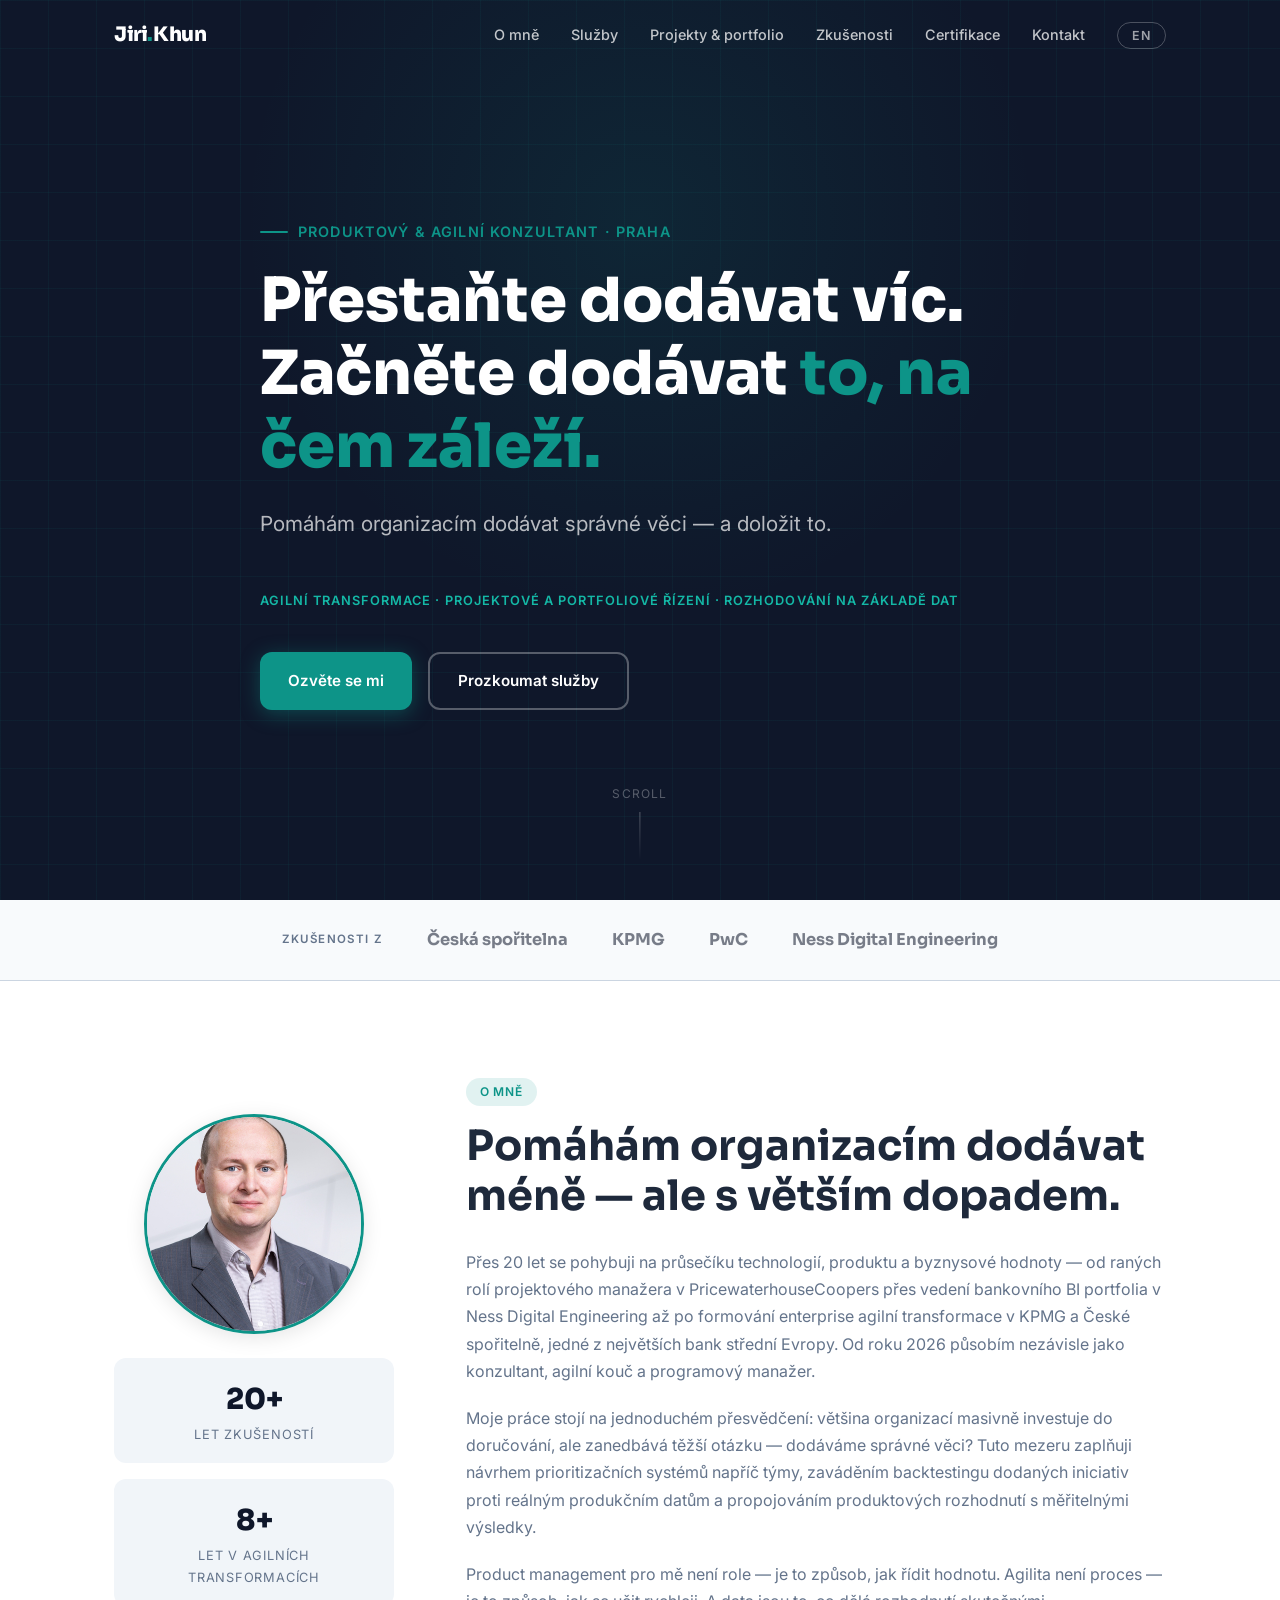
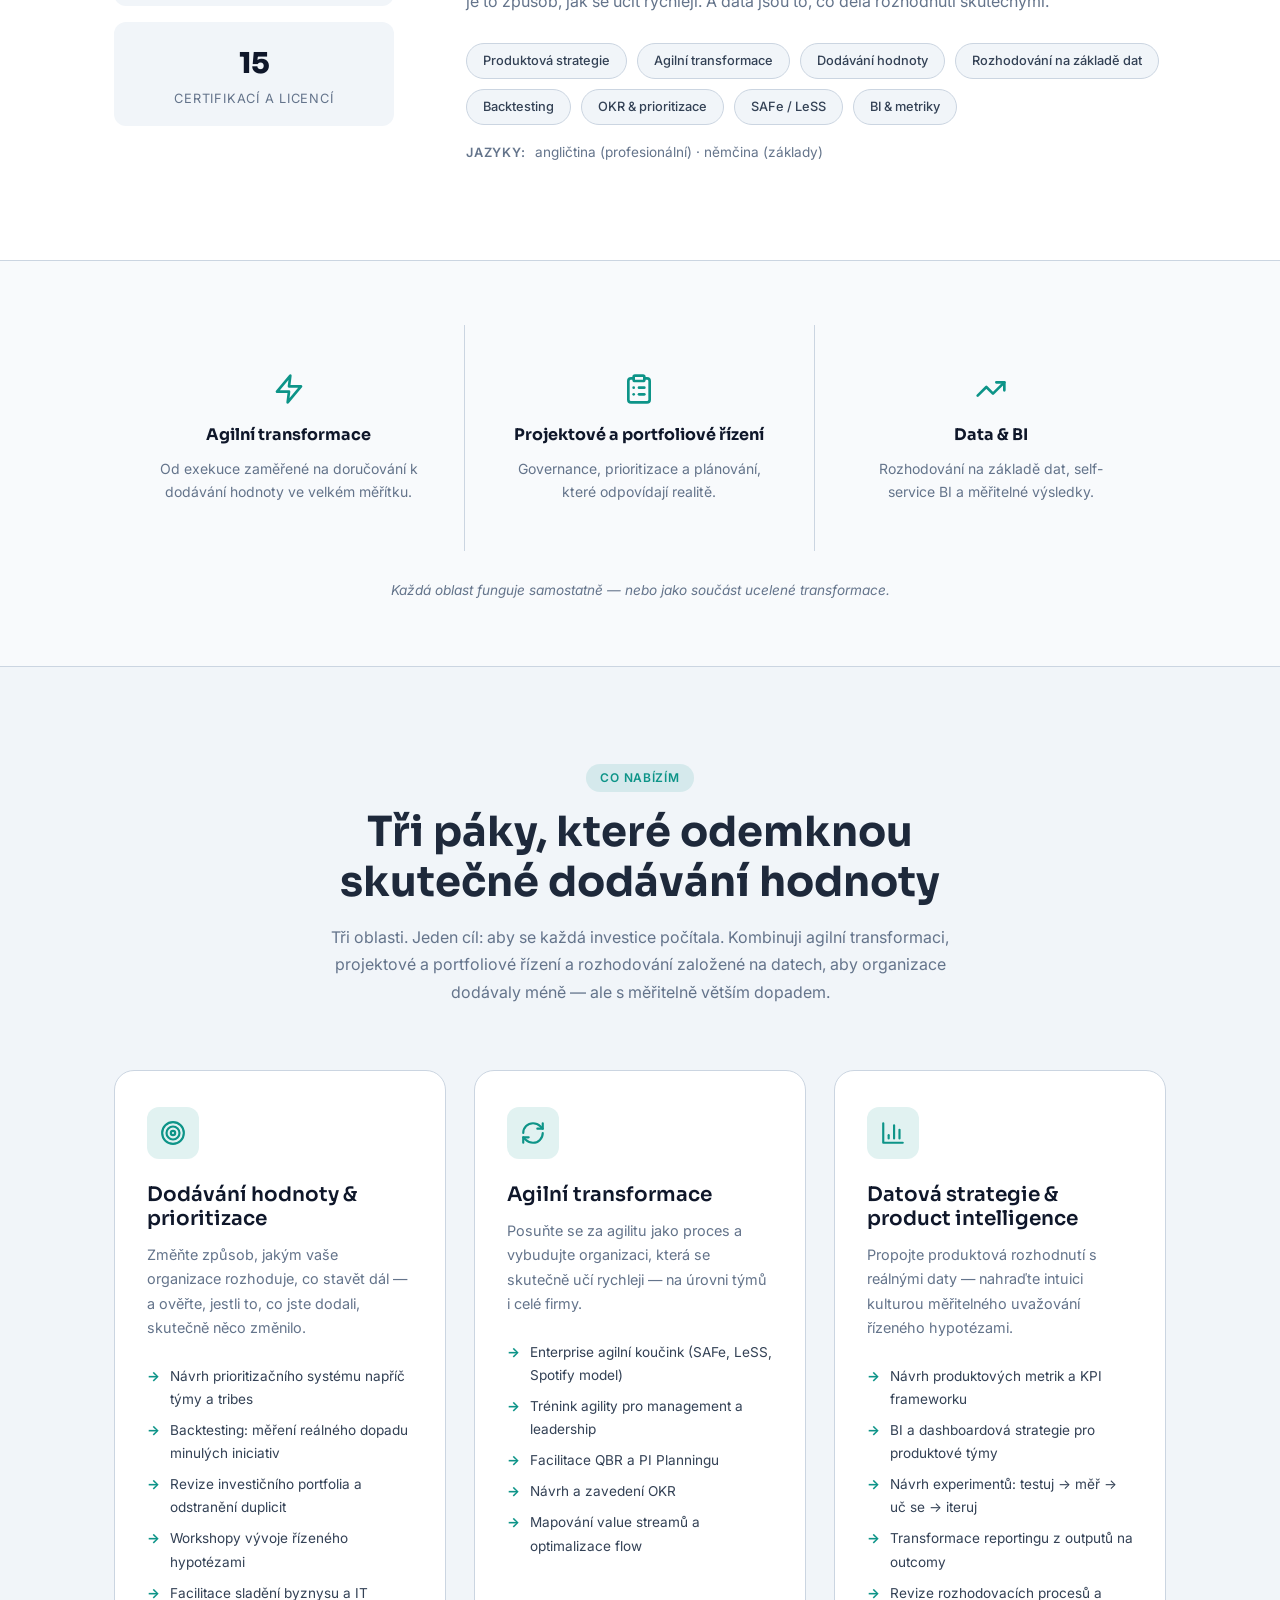
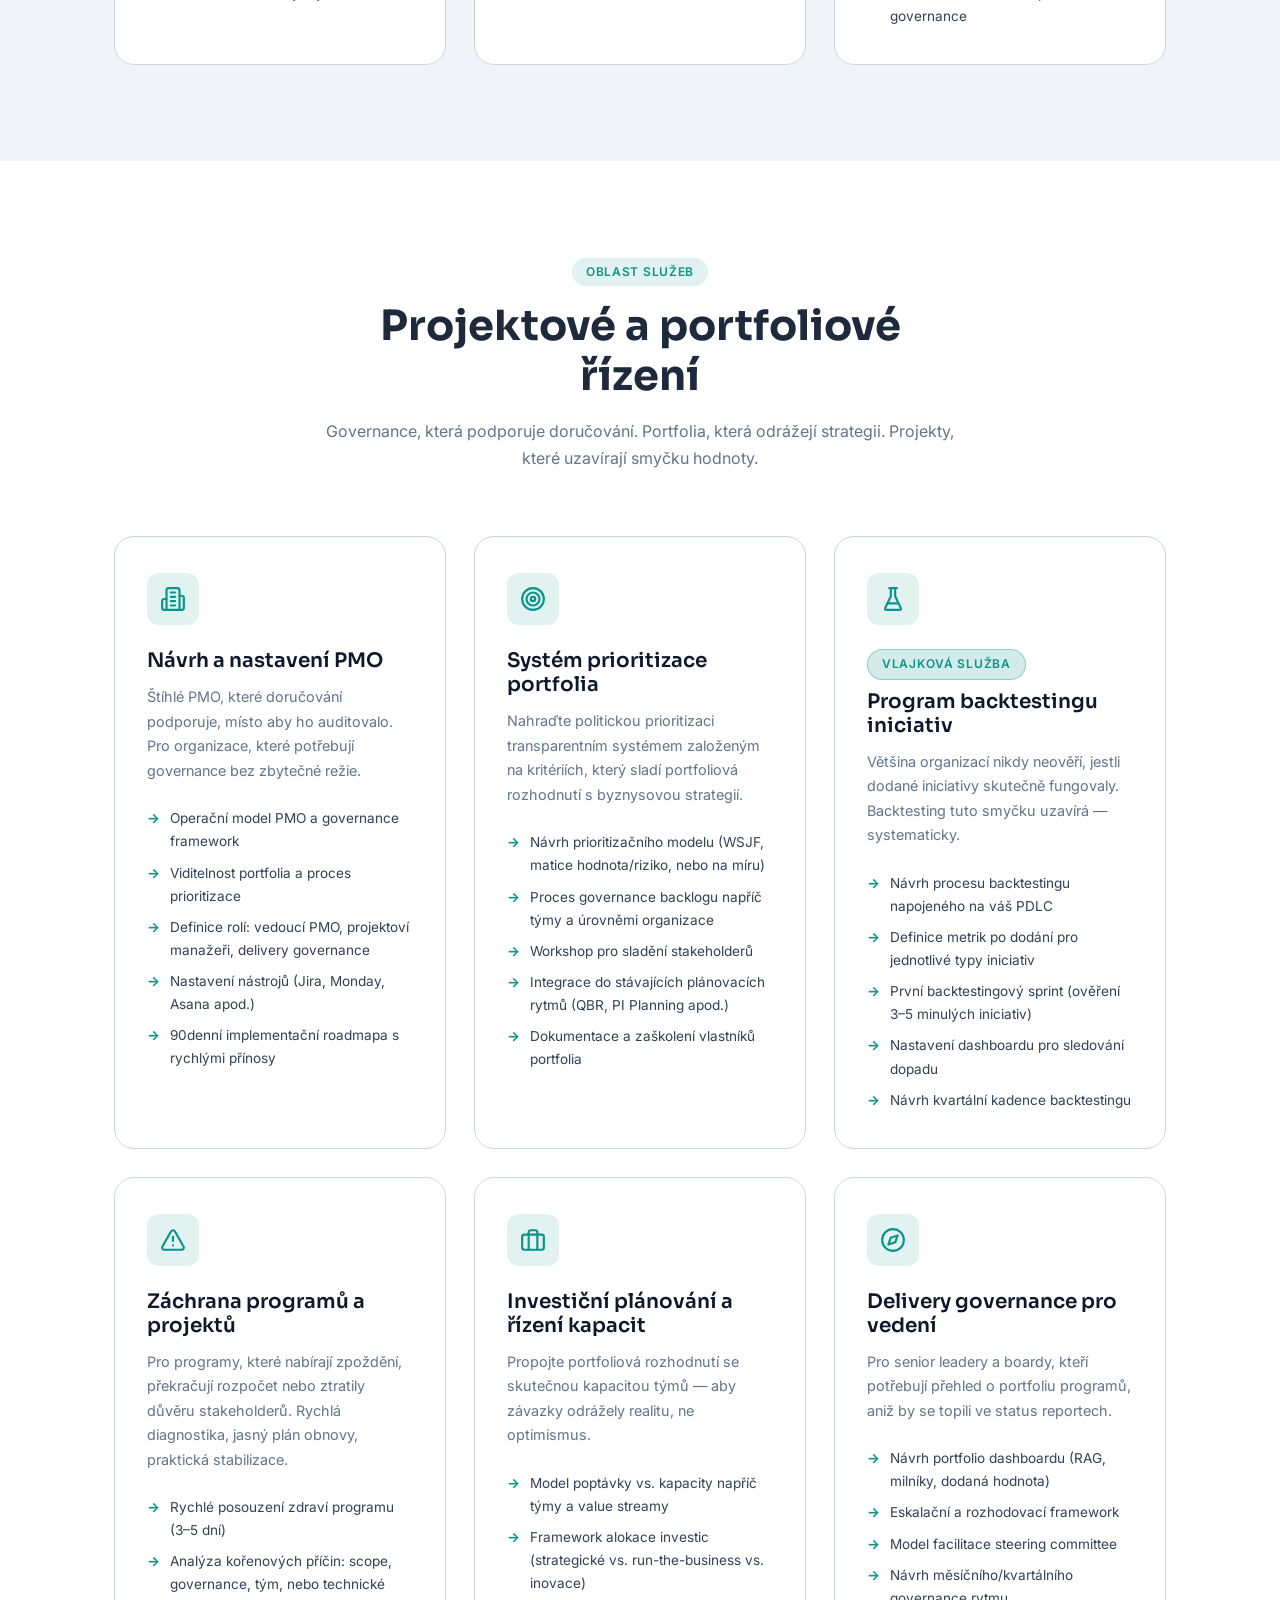
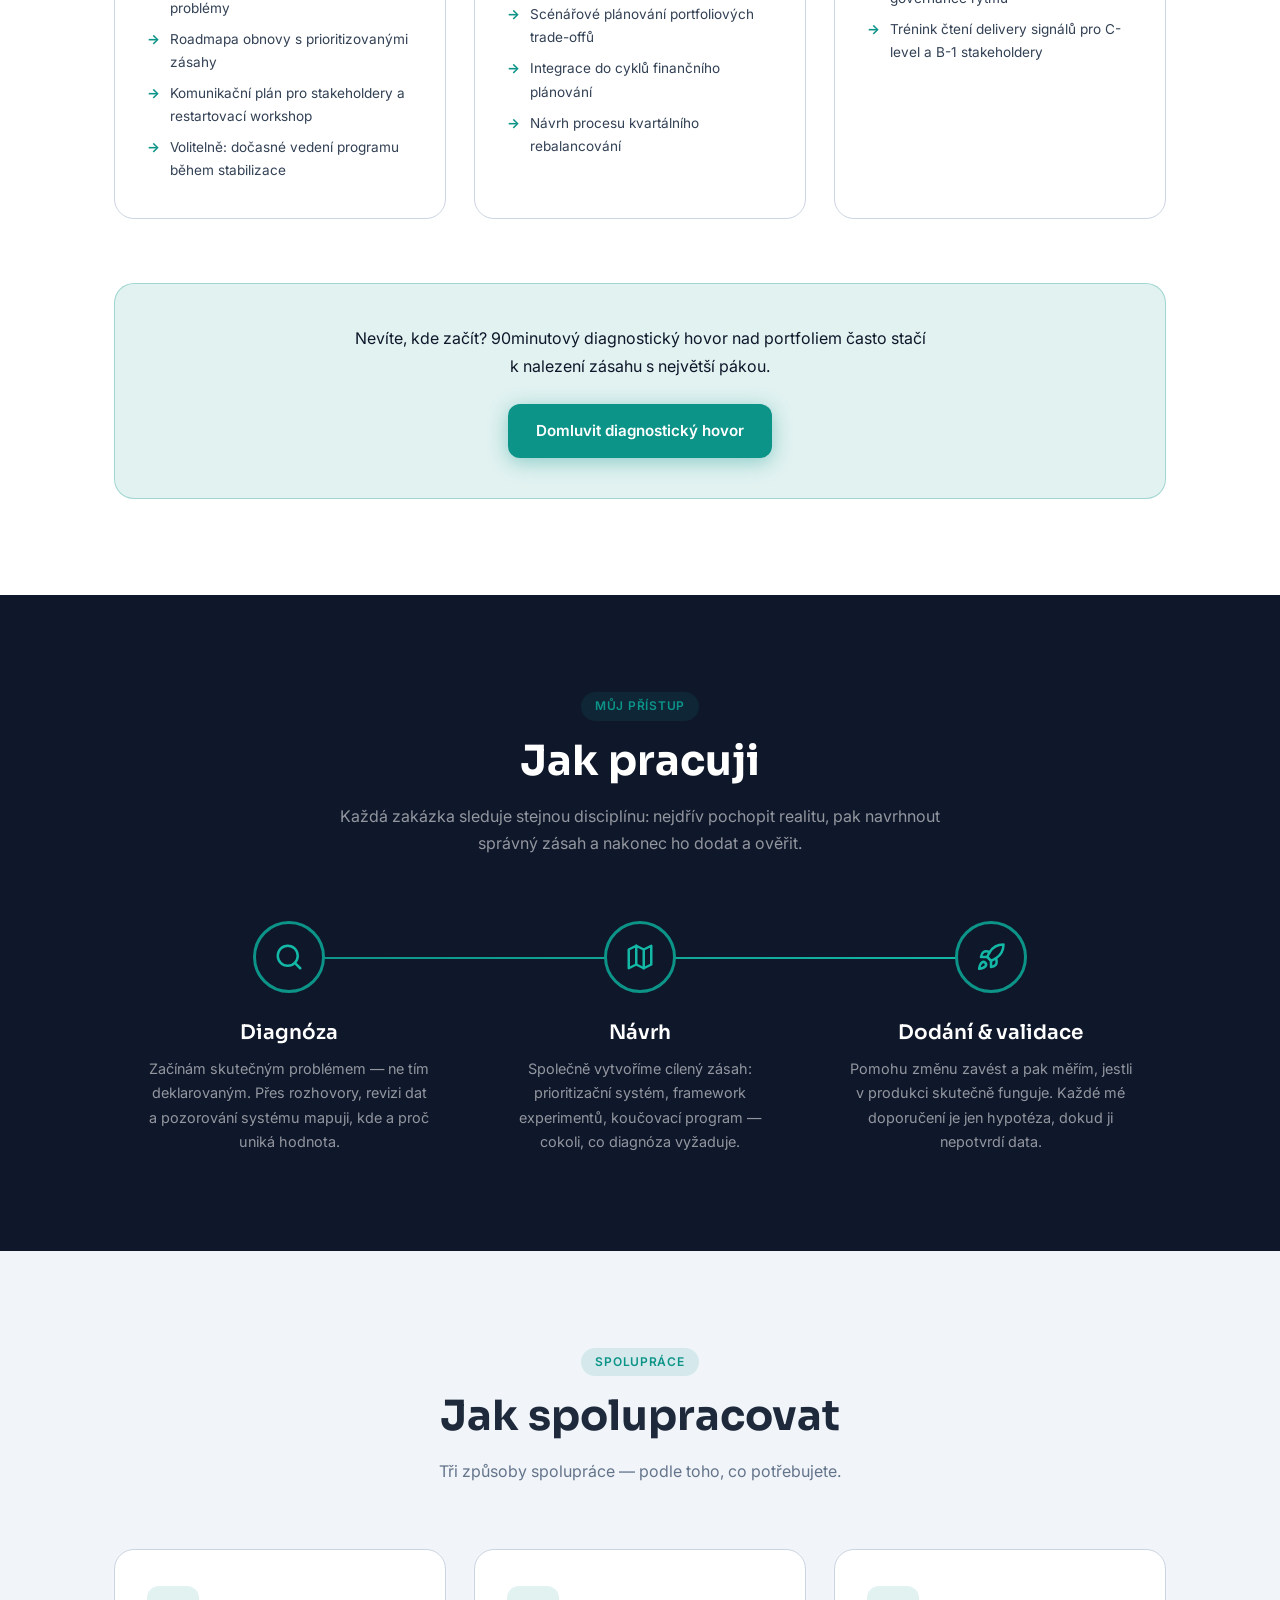
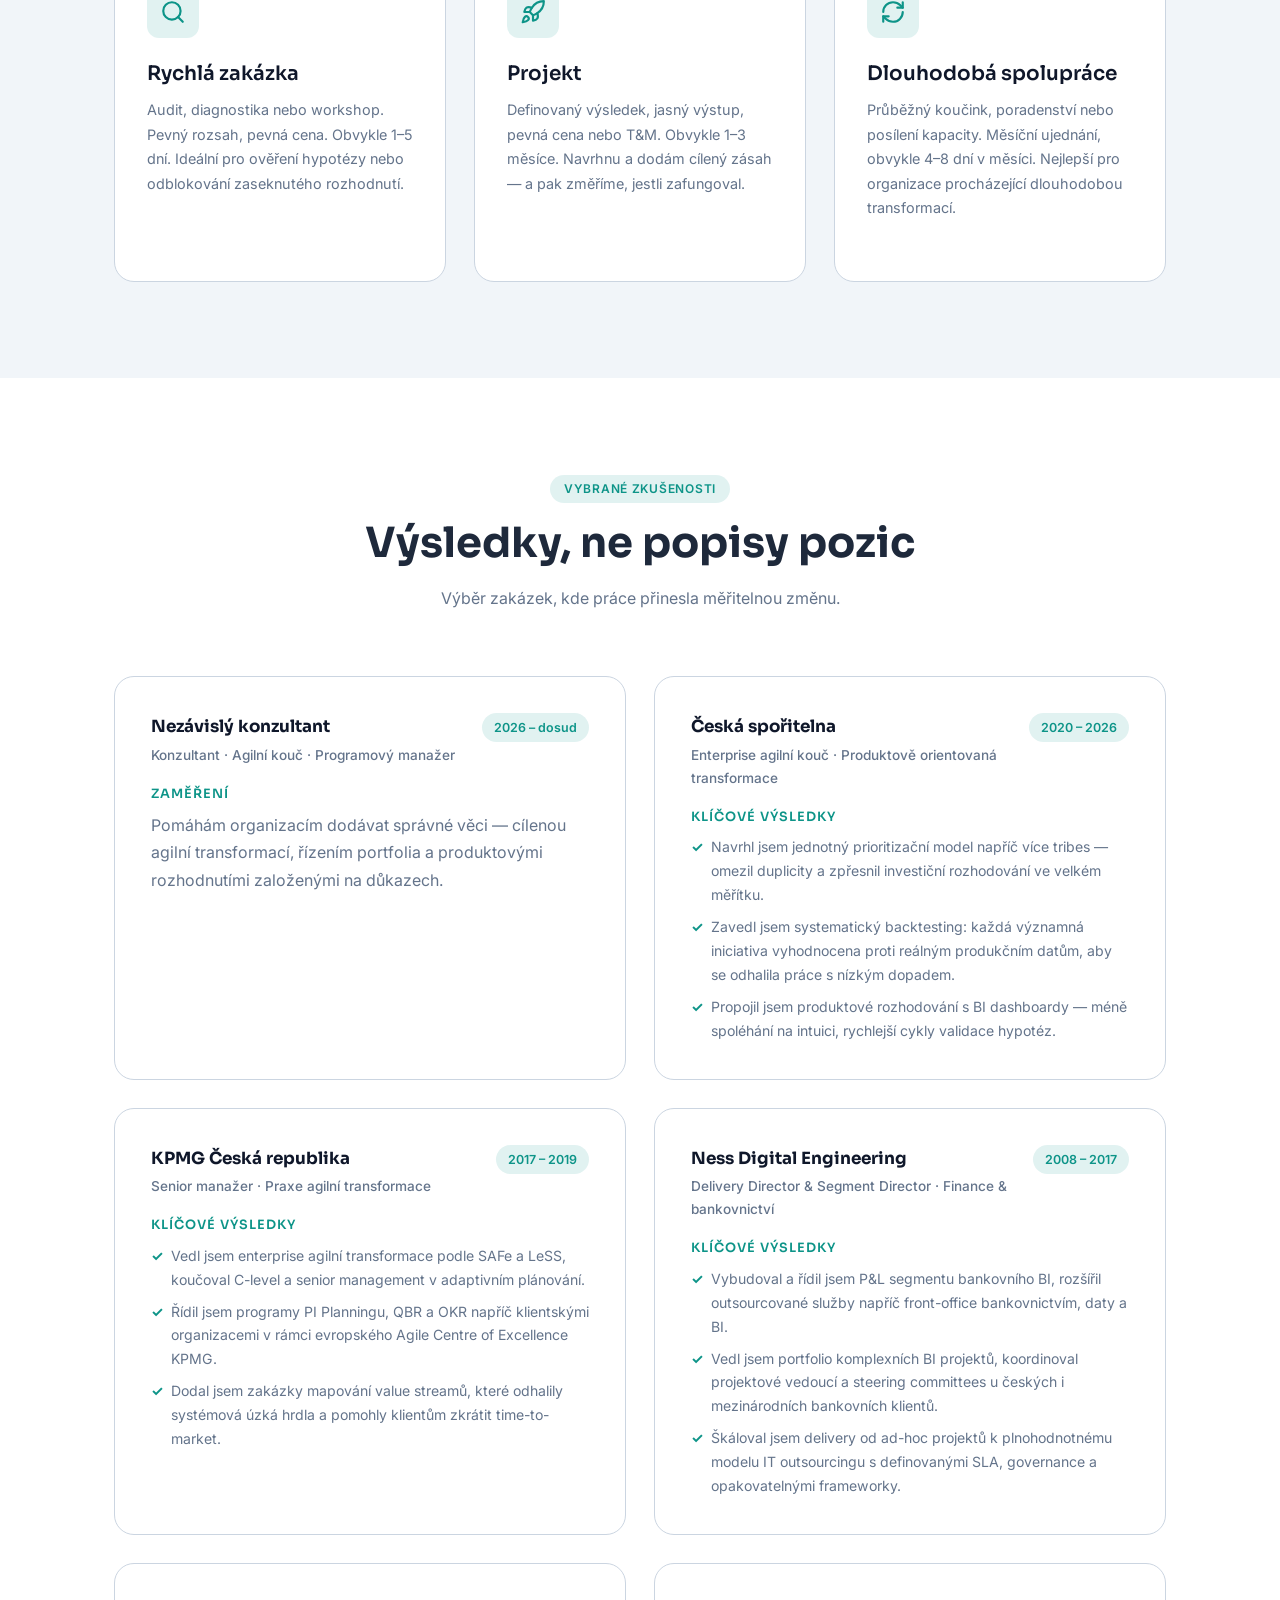
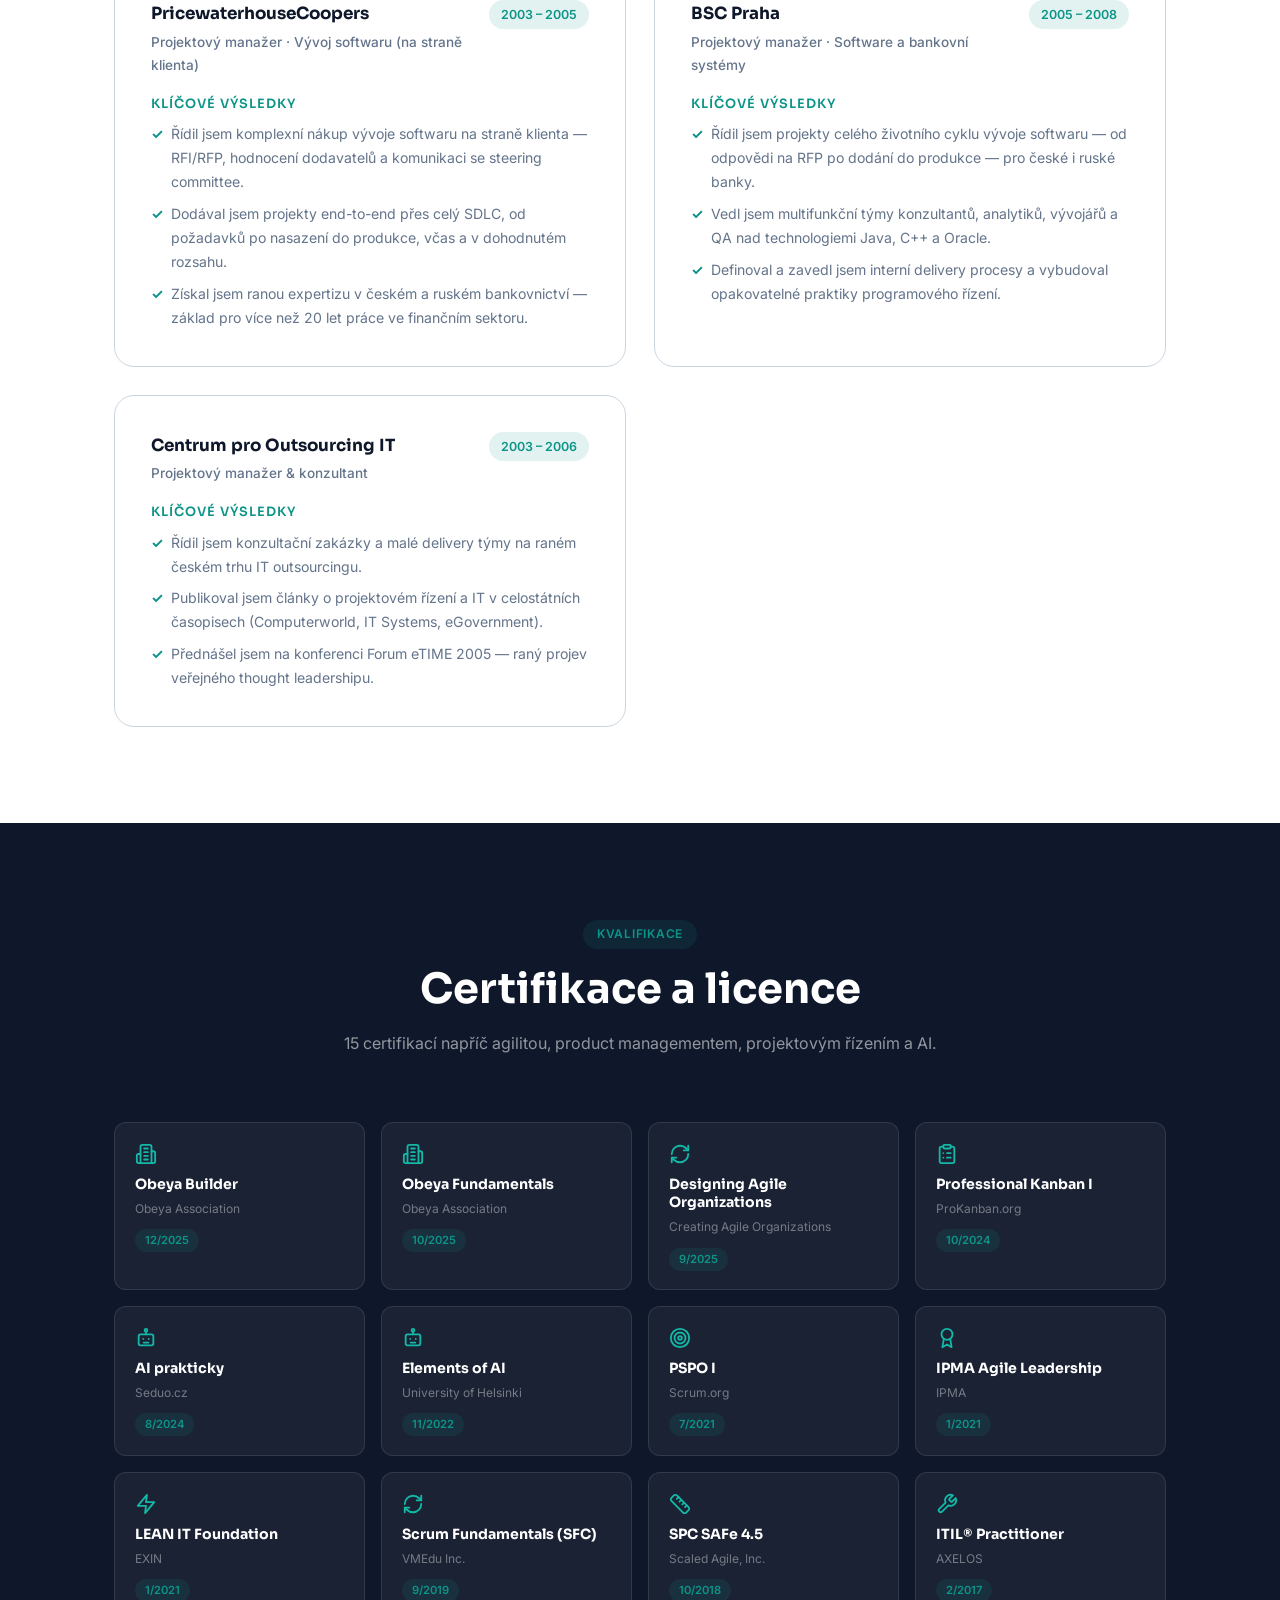
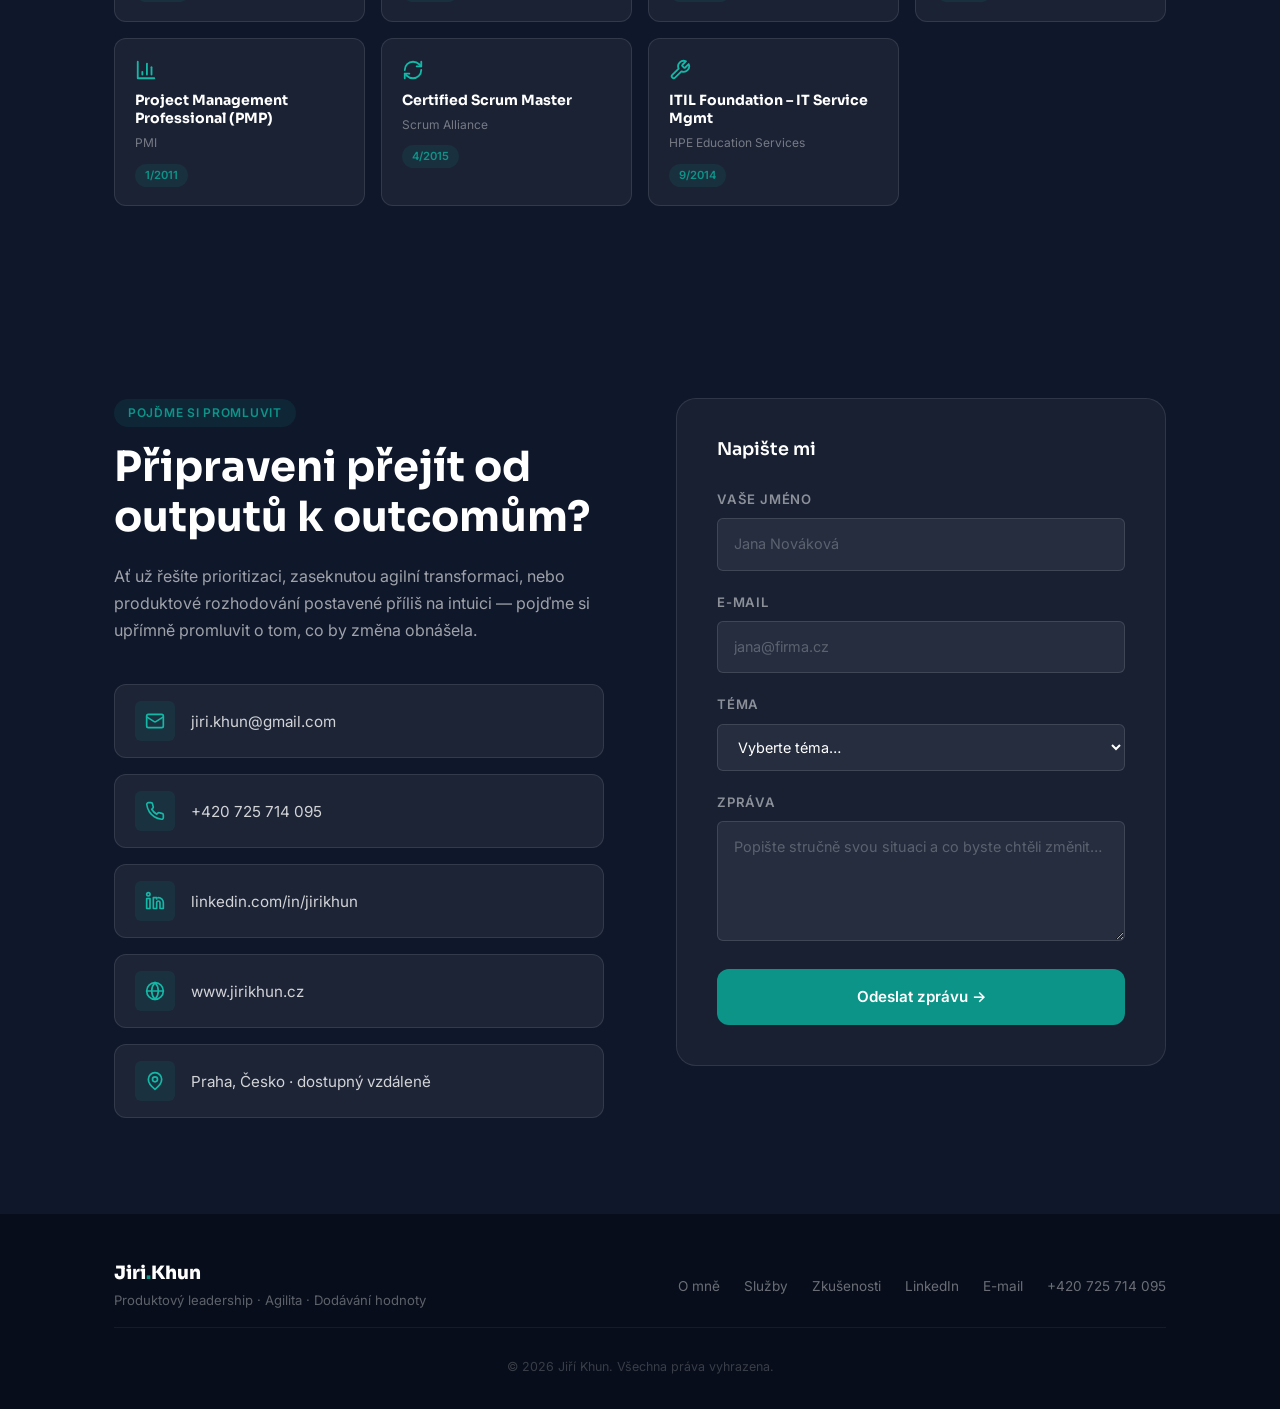
==== cs/index.html @ 1db0f0cd "Redesign webu: SVG ikony, fotka, česká verze, SEO a sdílené CSS/JS - CSS a JS vytaženy do sdílených " ====
<!DOCTYPE html>
<html lang="cs">
<head>
  <!-- Google tag (gtag.js) -->
  <script async src="https://www.googletagmanager.com/gtag/js?id=G-FPWML7XEZR"></script>
  <script>
    window.dataLayer = window.dataLayer || [];
    function gtag(){dataLayer.push(arguments);}
    gtag('js', new Date());
    gtag('config', 'G-FPWML7XEZR');
  </script>

  <meta charset="UTF-8" />
  <meta name="viewport" content="width=device-width, initial-scale=1.0" />
  <title>Jiří Khun | Agilní transformace · Projektové a portfoliové řízení · Data &amp; BI</title>
  <meta name="description" content="Nezávislý konzultant se specializací na agilní transformaci, projektové a portfoliové řízení a rozhodování založené na datech. Působí v Praze, k dispozici v regionu CEE i vzdáleně." />

  <link rel="icon" type="image/svg+xml" href="../favicon.svg" />
  <link rel="canonical" href="https://www.jirikhun.cz/cs/" />
  <link rel="alternate" hreflang="en" href="https://www.jirikhun.cz/" />
  <link rel="alternate" hreflang="cs" href="https://www.jirikhun.cz/cs/" />
  <link rel="alternate" hreflang="x-default" href="https://www.jirikhun.cz/" />

  <!-- Open Graph / sdílení na sociálních sítích -->
  <meta property="og:type" content="website" />
  <meta property="og:title" content="Jiří Khun | Agilní transformace · Projektové a portfoliové řízení · Data &amp; BI" />
  <meta property="og:description" content="Nezávislý konzultant se specializací na agilní transformaci, projektové a portfoliové řízení a rozhodování založené na datech. Působí v Praze." />
  <meta property="og:url" content="https://www.jirikhun.cz/cs/" />
  <meta property="og:image" content="https://www.jirikhun.cz/photo.jpg" />
  <meta property="og:locale" content="cs_CZ" />
  <meta property="og:locale:alternate" content="en_US" />
  <meta name="twitter:card" content="summary" />
  <meta name="twitter:title" content="Jiří Khun | Agilní transformace · Projektové a portfoliové řízení · Data &amp; BI" />
  <meta name="twitter:description" content="Nezávislý konzultant se specializací na agilní transformaci, projektové a portfoliové řízení a rozhodování založené na datech. Působí v Praze." />
  <meta name="twitter:image" content="https://www.jirikhun.cz/photo.jpg" />

  <!-- Google Fonts -->
  <link rel="preconnect" href="https://fonts.googleapis.com" />
  <link rel="preconnect" href="https://fonts.gstatic.com" crossorigin />
  <link href="https://fonts.googleapis.com/css2?family=Sora:wght@400;600;700;800&family=Inter:wght@400;500;600&display=swap" rel="stylesheet" />

  <link rel="stylesheet" href="../styles.css" />
  <noscript><style>.reveal { opacity: 1; transform: none; }</style></noscript>

  <script type="application/ld+json">
  {
    "@context": "https://schema.org",
    "@type": "Person",
    "name": "Jiří Khun",
    "jobTitle": "Produktový a agilní konzultant",
    "description": "Nezávislý konzultant se specializací na agilní transformaci, projektové a portfoliové řízení a rozhodování založené na datech.",
    "url": "https://www.jirikhun.cz",
    "image": "https://www.jirikhun.cz/photo.jpg",
    "email": "mailto:jiri.khun@gmail.com",
    "telephone": "+420725714095",
    "address": {
      "@type": "PostalAddress",
      "addressLocality": "Praha",
      "addressCountry": "CZ"
    },
    "sameAs": ["https://www.linkedin.com/in/jirikhun"],
    "knowsAbout": ["Agilní transformace", "Projektové a portfoliové řízení", "Product management", "Business intelligence", "OKR", "SAFe", "LeSS"]
  }
  </script>
</head>
<body>

  <!-- ═══════════════════════════════════════════════════════════
       SVG ICON SPRITE (Lucide-style, stroke: currentColor)
  ═══════════════════════════════════════════════════════════ -->
  <svg xmlns="http://www.w3.org/2000/svg" style="display:none" aria-hidden="true">
    <symbol id="i-target" viewBox="0 0 24 24"><circle cx="12" cy="12" r="10"/><circle cx="12" cy="12" r="6"/><circle cx="12" cy="12" r="2"/></symbol>
    <symbol id="i-refresh" viewBox="0 0 24 24"><path d="M3 12a9 9 0 0 1 9-9 9.75 9.75 0 0 1 6.74 2.74L21 8"/><path d="M21 3v5h-5"/><path d="M21 12a9 9 0 0 1-9 9 9.75 9.75 0 0 1-6.74-2.74L3 16"/><path d="M3 21v-5h5"/></symbol>
    <symbol id="i-chart" viewBox="0 0 24 24"><path d="M3 3v18h18"/><path d="M18 17V9"/><path d="M13 17V5"/><path d="M8 17v-3"/></symbol>
    <symbol id="i-building" viewBox="0 0 24 24"><path d="M6 22V4a2 2 0 0 1 2-2h8a2 2 0 0 1 2 2v18Z"/><path d="M6 12H4a2 2 0 0 0-2 2v6a2 2 0 0 0 2 2h2"/><path d="M18 9h2a2 2 0 0 1 2 2v9a2 2 0 0 1-2 2h-2"/><path d="M10 6h4"/><path d="M10 10h4"/><path d="M10 14h4"/><path d="M10 18h4"/></symbol>
    <symbol id="i-flask" viewBox="0 0 24 24"><path d="M10 2v7.5L4.7 20.6a1 1 0 0 0 .9 1.4h12.8a1 1 0 0 0 .9-1.4L14 9.5V2"/><path d="M8.5 2h7"/><path d="M7 16h10"/></symbol>
    <symbol id="i-alert" viewBox="0 0 24 24"><path d="m21.73 18-8-14a2 2 0 0 0-3.48 0l-8 14A2 2 0 0 0 4 21h16a2 2 0 0 0 1.73-3Z"/><path d="M12 9v4"/><path d="M12 17h.01"/></symbol>
    <symbol id="i-briefcase" viewBox="0 0 24 24"><rect x="2" y="7" width="20" height="14" rx="2"/><path d="M16 21V5a2 2 0 0 0-2-2h-4a2 2 0 0 0-2 2v16"/></symbol>
    <symbol id="i-compass" viewBox="0 0 24 24"><circle cx="12" cy="12" r="10"/><polygon points="16.24 7.76 14.12 14.12 7.76 16.24 9.88 9.88 16.24 7.76"/></symbol>
    <symbol id="i-search" viewBox="0 0 24 24"><circle cx="11" cy="11" r="8"/><path d="m21 21-4.35-4.35"/></symbol>
    <symbol id="i-rocket" viewBox="0 0 24 24"><path d="M4.5 16.5c-1.5 1.26-2 5-2 5s3.74-.5 5-2c.71-.84.7-2.13-.09-2.91a2.18 2.18 0 0 0-2.91-.09z"/><path d="m12 15-3-3a22 22 0 0 1 2-3.95A12.88 12.88 0 0 1 22 2c0 2.72-.78 7.5-6 11a22.35 22.35 0 0 1-4 2z"/><path d="M9 12H4s.55-3.03 2-4c1.62-1.08 5 0 5 0"/><path d="M12 15v5s3.03-.55 4-2c1.08-1.62 0-5 0-5"/></symbol>
    <symbol id="i-zap" viewBox="0 0 24 24"><polygon points="13 2 3 14 12 14 11 22 21 10 12 10 13 2"/></symbol>
    <symbol id="i-clipboard" viewBox="0 0 24 24"><rect x="8" y="2" width="8" height="4" rx="1"/><path d="M16 4h2a2 2 0 0 1 2 2v14a2 2 0 0 1-2 2H6a2 2 0 0 1-2-2V6a2 2 0 0 1 2-2h2"/><path d="M12 11h4"/><path d="M12 16h4"/><path d="M8 11h.01"/><path d="M8 16h.01"/></symbol>
    <symbol id="i-trending" viewBox="0 0 24 24"><polyline points="22 7 13.5 15.5 8.5 10.5 2 17"/><polyline points="16 7 22 7 22 13"/></symbol>
    <symbol id="i-map" viewBox="0 0 24 24"><polygon points="3 6 9 3 15 6 21 3 21 18 15 21 9 18 3 21 3 6"/><path d="M9 3v15"/><path d="M15 6v15"/></symbol>
    <symbol id="i-bot" viewBox="0 0 24 24"><rect x="4" y="8" width="16" height="12" rx="2"/><path d="M12 8V5"/><circle cx="12" cy="3.5" r="1.5"/><path d="M9 13h.01"/><path d="M15 13h.01"/><path d="M9.5 17h5"/></symbol>
    <symbol id="i-award" viewBox="0 0 24 24"><circle cx="12" cy="8" r="6"/><path d="M15.48 12.89 17 22l-5-3-5 3 1.52-9.11"/></symbol>
    <symbol id="i-ruler" viewBox="0 0 24 24"><path d="M21.3 15.3a2.4 2.4 0 0 1 0 3.4l-2.6 2.6a2.4 2.4 0 0 1-3.4 0L2.7 8.7a2.4 2.4 0 0 1 0-3.4l2.6-2.6a2.4 2.4 0 0 1 3.4 0Z"/><path d="m14.5 12.5 2-2"/><path d="m11.5 9.5 2-2"/><path d="m8.5 6.5 2-2"/><path d="m17.5 15.5 2-2"/></symbol>
    <symbol id="i-wrench" viewBox="0 0 24 24"><path d="M14.7 6.3a1 1 0 0 0 0 1.4l1.6 1.6a1 1 0 0 0 1.4 0l3.77-3.77a6 6 0 0 1-7.94 7.94l-6.91 6.91a2.12 2.12 0 0 1-3-3l6.91-6.91a6 6 0 0 1 7.94-7.94l-3.76 3.76z"/></symbol>
    <symbol id="i-mail" viewBox="0 0 24 24"><rect x="2" y="4" width="20" height="16" rx="2"/><path d="m22 7-8.97 5.7a1.94 1.94 0 0 1-2.06 0L2 7"/></symbol>
    <symbol id="i-phone" viewBox="0 0 24 24"><path d="M22 16.92v3a2 2 0 0 1-2.18 2 19.79 19.79 0 0 1-8.63-3.07 19.5 19.5 0 0 1-6-6A19.79 19.79 0 0 1 2.12 4.18 2 2 0 0 1 4.11 2h3a2 2 0 0 1 2 1.72 12.84 12.84 0 0 0 .7 2.81 2 2 0 0 1-.45 2.11L8.09 9.91a16 16 0 0 0 6 6l1.27-1.27a2 2 0 0 1 2.11-.45 12.84 12.84 0 0 0 2.81.7A2 2 0 0 1 22 16.92z"/></symbol>
    <symbol id="i-linkedin" viewBox="0 0 24 24"><path d="M16 8a6 6 0 0 1 6 6v7h-4v-7a2 2 0 0 0-2-2 2 2 0 0 0-2 2v7h-4V8h4v1.5"/><rect x="2" y="9" width="4" height="12"/><circle cx="4" cy="4" r="2"/></symbol>
    <symbol id="i-globe" viewBox="0 0 24 24"><circle cx="12" cy="12" r="10"/><path d="M12 2a14.5 14.5 0 0 0 0 20 14.5 14.5 0 0 0 0-20"/><path d="M2 12h20"/></symbol>
    <symbol id="i-pin" viewBox="0 0 24 24"><path d="M20 10c0 6-8 12-8 12s-8-6-8-12a8 8 0 0 1 16 0Z"/><circle cx="12" cy="10" r="3"/></symbol>
  </svg>

  <!-- ═══════════════════════════════════════════════════════════
       NAV
  ═══════════════════════════════════════════════════════════ -->
  <header>
    <nav class="nav" id="mainNav" aria-label="Hlavní navigace">
      <div class="container nav__inner">
        <a href="#home" class="nav__logo">Jiri<span>.</span>Khun</a>
        <ul class="nav__links" role="list">
          <li><a href="#about">O mně</a></li>
          <li><a href="#services">Služby</a></li>
          <li><a href="#pm-portfolio">Projekty &amp; portfolio</a></li>
          <li><a href="#experience">Zkušenosti</a></li>
          <li><a href="#certifications">Certifikace</a></li>
          <li><a href="#contact">Kontakt</a></li>
          <li><a href="../" class="nav__lang" lang="en" hreflang="en" aria-label="Switch to English">EN</a></li>
        </ul>
        <button class="nav__hamburger" id="hamburger" aria-label="Otevřít navigační menu" aria-expanded="false">
          <span></span><span></span><span></span>
        </button>
      </div>
    </nav>
    <nav class="nav__mobile" id="mobileMenu" aria-label="Mobilní navigace">
      <a href="#about" class="mobile-link">O mně</a>
      <a href="#services" class="mobile-link">Služby</a>
      <a href="#pm-portfolio" class="mobile-link">Projekty &amp; portfolio</a>
      <a href="#process" class="mobile-link">Jak pracuji</a>
      <a href="#experience" class="mobile-link">Zkušenosti</a>
      <a href="#certifications" class="mobile-link">Certifikace</a>
      <a href="#contact" class="mobile-link">Kontakt</a>
      <a href="../" class="mobile-link" lang="en" hreflang="en">English</a>
    </nav>
  </header>

  <main>
    <!-- ═══════════════════════════════════════════════════════════
         HERO
    ═══════════════════════════════════════════════════════════ -->
    <section class="hero" id="home" aria-labelledby="hero-heading">
      <div class="container">
        <div class="hero__inner">
          <div class="hero__eyebrow" aria-hidden="true">Produktový &amp; agilní konzultant · Praha</div>
          <h1 id="hero-heading">
            Přestaňte dodávat víc.<br />
            Začněte dodávat <span class="accent">to, na čem záleží.</span>
          </h1>
          <p class="hero__value">
            Pomáhám organizacím dodávat správné věci — a doložit to.
          </p>
          <p class="hero__areas">Agilní transformace · Projektové a portfoliové řízení · Rozhodování na základě dat</p>
          <div class="hero__ctas">
            <a href="#contact" class="btn btn--primary" aria-label="Kontaktovat Jiřího Khuna">Ozvěte se mi</a>
            <a href="#services" class="btn btn--outline">Prozkoumat služby</a>
          </div>
        </div>
      </div>
      <div class="hero__scroll-hint" aria-hidden="true">scroll</div>
    </section>

    <!-- ═══════════════════════════════════════════════════════════
         TRUST STRIP
    ═══════════════════════════════════════════════════════════ -->
    <section class="trust" aria-label="Organizace, ve kterých jsem působil">
      <div class="container trust__inner">
        <span class="trust__label">Zkušenosti z</span>
        <span class="trust__name">Česká spořitelna</span>
        <span class="trust__name">KPMG</span>
        <span class="trust__name">PwC</span>
        <span class="trust__name">Ness Digital Engineering</span>
      </div>
    </section>

    <!-- ═══════════════════════════════════════════════════════════
         ABOUT
    ═══════════════════════════════════════════════════════════ -->
    <section class="section" id="about" aria-labelledby="about-heading">
      <div class="container">
        <div class="about__grid">

          <div class="about__photo-wrap reveal">
            <img src="../photo.jpg" alt="Jiří Khun" class="about__photo" width="220" height="220" loading="lazy" />
            <div class="about__stats">
              <div class="stat-card">
                <div class="stat-card__num">20+</div>
                <p class="stat-card__label">Let zkušeností</p>
              </div>
              <div class="stat-card">
                <div class="stat-card__num">8+</div>
                <p class="stat-card__label">Let v agilních transformacích</p>
              </div>
              <div class="stat-card">
                <div class="stat-card__num">15</div>
                <p class="stat-card__label">Certifikací a licencí</p>
              </div>
            </div>
          </div>

          <div class="about__text reveal reveal-delay-1">
            <span class="badge">O mně</span>
            <h2 id="about-heading">Pomáhám organizacím dodávat méně — ale s větším dopadem.</h2>
            <br />
            <p>
              Přes 20 let se pohybuji na průsečíku technologií, produktu a byznysové hodnoty —
              od raných rolí projektového manažera v PricewaterhouseCoopers přes vedení bankovního
              BI portfolia v Ness Digital Engineering až po formování enterprise agilní transformace
              v KPMG a České spořitelně, jedné z největších bank střední Evropy. Od roku 2026 působím
              nezávisle jako konzultant, agilní kouč a programový manažer.
            </p>
            <p>
              Moje práce stojí na jednoduchém přesvědčení: většina organizací masivně investuje do
              doručování, ale zanedbává těžší otázku — dodáváme správné věci? Tuto mezeru zaplňuji
              návrhem prioritizačních systémů napříč týmy, zaváděním backtestingu dodaných iniciativ
              proti reálným produkčním datům a propojováním produktových rozhodnutí s měřitelnými výsledky.
            </p>
            <p>
              Product management pro mě není role — je to způsob, jak řídit hodnotu. Agilita není
              proces — je to způsob, jak se učit rychleji. A data jsou to, co dělá rozhodnutí skutečnými.
            </p>
            <div class="about__tags" aria-label="Klíčové kompetence">
              <span class="tag">Produktová strategie</span>
              <span class="tag">Agilní transformace</span>
              <span class="tag">Dodávání hodnoty</span>
              <span class="tag">Rozhodování na základě dat</span>
              <span class="tag">Backtesting</span>
              <span class="tag">OKR &amp; prioritizace</span>
              <span class="tag">SAFe / LeSS</span>
              <span class="tag">BI &amp; metriky</span>
            </div>
            <div style="margin-top:16px; display:flex; align-items:center; gap:10px; flex-wrap:wrap;">
              <span style="font-size:.8rem; font-weight:600; color:var(--gray-500); text-transform:uppercase; letter-spacing:.06em;">Jazyky:</span>
              <span style="font-size:.85rem; color:var(--gray-500);">angličtina (profesionální) · němčina (základy)</span>
            </div>
          </div>

        </div>
      </div>
    </section>

    <!-- ═══════════════════════════════════════════════════════════
         THREE PILLARS
    ═══════════════════════════════════════════════════════════ -->
    <section class="pillars" id="pillars" aria-label="Tři oblasti expertizy">
      <div class="container">
        <div class="pillars__grid reveal">
          <div class="pillar">
            <div class="pillar__icon" aria-hidden="true"><svg class="icon" viewBox="0 0 24 24" aria-hidden="true"><use href="#i-zap"/></svg></div>
            <div class="pillar__title">Agilní transformace</div>
            <p class="pillar__line">Od exekuce zaměřené na doručování k dodávání hodnoty ve velkém měřítku.</p>
          </div>
          <div class="pillar">
            <div class="pillar__icon" aria-hidden="true"><svg class="icon" viewBox="0 0 24 24" aria-hidden="true"><use href="#i-clipboard"/></svg></div>
            <div class="pillar__title">Projektové a portfoliové řízení</div>
            <p class="pillar__line">Governance, prioritizace a plánování, které odpovídají realitě.</p>
          </div>
          <div class="pillar">
            <div class="pillar__icon" aria-hidden="true"><svg class="icon" viewBox="0 0 24 24" aria-hidden="true"><use href="#i-trending"/></svg></div>
            <div class="pillar__title">Data &amp; BI</div>
            <p class="pillar__line">Rozhodování na základě dat, self-service BI a měřitelné výsledky.</p>
          </div>
        </div>
        <p class="pillars__footer reveal">Každá oblast funguje samostatně — nebo jako součást ucelené transformace.</p>
      </div>
    </section>

    <!-- ═══════════════════════════════════════════════════════════
         SERVICES
    ═══════════════════════════════════════════════════════════ -->
    <section class="section section--gray" id="services" aria-labelledby="services-heading">
      <div class="container">
        <div class="section-header reveal">
          <span class="badge">Co nabízím</span>
          <h2 id="services-heading">Tři páky, které odemknou skutečné dodávání hodnoty</h2>
          <p>Tři oblasti. Jeden cíl: aby se každá investice počítala. Kombinuji agilní transformaci, projektové a portfoliové řízení a rozhodování založené na datech, aby organizace dodávaly méně — ale s měřitelně větším dopadem.</p>
        </div>
        <div class="services__grid">

          <article class="service-card reveal" aria-labelledby="svc1-heading">
            <div class="service-card__icon" aria-hidden="true"><svg class="icon" viewBox="0 0 24 24" aria-hidden="true"><use href="#i-target"/></svg></div>
            <h3 id="svc1-heading">Dodávání hodnoty &amp; prioritizace</h3>
            <p>Změňte způsob, jakým vaše organizace rozhoduje, co stavět dál — a ověřte, jestli to, co jste dodali, skutečně něco změnilo.</p>
            <ul class="service-card__list" role="list">
              <li>Návrh prioritizačního systému napříč týmy a tribes</li>
              <li>Backtesting: měření reálného dopadu minulých iniciativ</li>
              <li>Revize investičního portfolia a odstranění duplicit</li>
              <li>Workshopy vývoje řízeného hypotézami</li>
              <li>Facilitace sladění byznysu a IT</li>
            </ul>
          </article>

          <article class="service-card reveal reveal-delay-1" aria-labelledby="svc2-heading">
            <div class="service-card__icon" aria-hidden="true"><svg class="icon" viewBox="0 0 24 24" aria-hidden="true"><use href="#i-refresh"/></svg></div>
            <h3 id="svc2-heading">Agilní transformace</h3>
            <p>Posuňte se za agilitu jako proces a vybudujte organizaci, která se skutečně učí rychleji — na úrovni týmů i celé firmy.</p>
            <ul class="service-card__list" role="list">
              <li>Enterprise agilní koučink (SAFe, LeSS, Spotify model)</li>
              <li>Trénink agility pro management a leadership</li>
              <li>Facilitace QBR a PI Planningu</li>
              <li>Návrh a zavedení OKR</li>
              <li>Mapování value streamů a optimalizace flow</li>
            </ul>
          </article>

          <article class="service-card reveal reveal-delay-2" aria-labelledby="svc3-heading">
            <div class="service-card__icon" aria-hidden="true"><svg class="icon" viewBox="0 0 24 24" aria-hidden="true"><use href="#i-chart"/></svg></div>
            <h3 id="svc3-heading">Datová strategie &amp; product intelligence</h3>
            <p>Propojte produktová rozhodnutí s reálnými daty — nahraďte intuici kulturou měřitelného uvažování řízeného hypotézami.</p>
            <ul class="service-card__list" role="list">
              <li>Návrh produktových metrik a KPI frameworku</li>
              <li>BI a dashboardová strategie pro produktové týmy</li>
              <li>Návrh experimentů: testuj → měř → uč se → iteruj</li>
              <li>Transformace reportingu z outputů na outcomy</li>
              <li>Revize rozhodovacích procesů a governance</li>
            </ul>
          </article>

        </div>
      </div>
    </section>

    <!-- ═══════════════════════════════════════════════════════════
         PM & PORTFOLIO
    ═══════════════════════════════════════════════════════════ -->
    <section class="section" id="pm-portfolio" aria-labelledby="pm-heading">
      <div class="container">
        <div class="section-header reveal">
          <span class="badge">Oblast služeb</span>
          <h2 id="pm-heading">Projektové a portfoliové řízení</h2>
          <p>Governance, která podporuje doručování. Portfolia, která odrážejí strategii. Projekty, které uzavírají smyčku hodnoty.</p>
        </div>
        <div class="services__grid">

          <article class="service-card reveal" aria-labelledby="pm1-heading">
            <div class="service-card__icon" aria-hidden="true"><svg class="icon" viewBox="0 0 24 24" aria-hidden="true"><use href="#i-building"/></svg></div>
            <h3 id="pm1-heading">Návrh a nastavení PMO</h3>
            <p>Štíhlé PMO, které doručování podporuje, místo aby ho auditovalo. Pro organizace, které potřebují governance bez zbytečné režie.</p>
            <ul class="service-card__list" role="list">
              <li>Operační model PMO a governance framework</li>
              <li>Viditelnost portfolia a proces prioritizace</li>
              <li>Definice rolí: vedoucí PMO, projektoví manažeři, delivery governance</li>
              <li>Nastavení nástrojů (Jira, Monday, Asana apod.)</li>
              <li>90denní implementační roadmapa s rychlými přínosy</li>
            </ul>
          </article>

          <article class="service-card reveal reveal-delay-1" aria-labelledby="pm2-heading">
            <div class="service-card__icon" aria-hidden="true"><svg class="icon" viewBox="0 0 24 24" aria-hidden="true"><use href="#i-target"/></svg></div>
            <h3 id="pm2-heading">Systém prioritizace portfolia</h3>
            <p>Nahraďte politickou prioritizaci transparentním systémem založeným na kritériích, který sladí portfoliová rozhodnutí s byznysovou strategií.</p>
            <ul class="service-card__list" role="list">
              <li>Návrh prioritizačního modelu (WSJF, matice hodnota/riziko, nebo na míru)</li>
              <li>Proces governance backlogu napříč týmy a úrovněmi organizace</li>
              <li>Workshop pro sladění stakeholderů</li>
              <li>Integrace do stávajících plánovacích rytmů (QBR, PI Planning apod.)</li>
              <li>Dokumentace a zaškolení vlastníků portfolia</li>
            </ul>
          </article>


          <article class="service-card reveal" aria-labelledby="pm4-heading">
            <div class="service-card__icon" aria-hidden="true"><svg class="icon" viewBox="0 0 24 24" aria-hidden="true"><use href="#i-flask"/></svg></div>
            <span class="badge badge--signature">Vlajková služba</span>
            <h3 id="pm4-heading">Program backtestingu iniciativ</h3>
            <p>Většina organizací nikdy neověří, jestli dodané iniciativy skutečně fungovaly. Backtesting tuto smyčku uzavírá — systematicky.</p>
            <ul class="service-card__list" role="list">
              <li>Návrh procesu backtestingu napojeného na váš PDLC</li>
              <li>Definice metrik po dodání pro jednotlivé typy iniciativ</li>
              <li>První backtestingový sprint (ověření 3–5 minulých iniciativ)</li>
              <li>Nastavení dashboardu pro sledování dopadu</li>
              <li>Návrh kvartální kadence backtestingu</li>
            </ul>
          </article>

          <article class="service-card reveal reveal-delay-1" aria-labelledby="pm5-heading">
            <div class="service-card__icon" aria-hidden="true"><svg class="icon" viewBox="0 0 24 24" aria-hidden="true"><use href="#i-alert"/></svg></div>
            <h3 id="pm5-heading">Záchrana programů a projektů</h3>
            <p>Pro programy, které nabírají zpoždění, překračují rozpočet nebo ztratily důvěru stakeholderů. Rychlá diagnostika, jasný plán obnovy, praktická stabilizace.</p>
            <ul class="service-card__list" role="list">
              <li>Rychlé posouzení zdraví programu (3–5 dní)</li>
              <li>Analýza kořenových příčin: scope, governance, tým, nebo technické problémy</li>
              <li>Roadmapa obnovy s prioritizovanými zásahy</li>
              <li>Komunikační plán pro stakeholdery a restartovací workshop</li>
              <li>Volitelně: dočasné vedení programu během stabilizace</li>
            </ul>
          </article>

          <article class="service-card reveal reveal-delay-2" aria-labelledby="pm6-heading">
            <div class="service-card__icon" aria-hidden="true"><svg class="icon" viewBox="0 0 24 24" aria-hidden="true"><use href="#i-briefcase"/></svg></div>
            <h3 id="pm6-heading">Investiční plánování a řízení kapacit</h3>
            <p>Propojte portfoliová rozhodnutí se skutečnou kapacitou týmů — aby závazky odrážely realitu, ne optimismus.</p>
            <ul class="service-card__list" role="list">
              <li>Model poptávky vs. kapacity napříč týmy a value streamy</li>
              <li>Framework alokace investic (strategické vs. run-the-business vs. inovace)</li>
              <li>Scénářové plánování portfoliových trade-offů</li>
              <li>Integrace do cyklů finančního plánování</li>
              <li>Návrh procesu kvartálního rebalancování</li>
            </ul>
          </article>

          <article class="service-card reveal" aria-labelledby="pm7-heading">
            <div class="service-card__icon" aria-hidden="true"><svg class="icon" viewBox="0 0 24 24" aria-hidden="true"><use href="#i-compass"/></svg></div>
            <h3 id="pm7-heading">Delivery governance pro vedení</h3>
            <p>Pro senior leadery a boardy, kteří potřebují přehled o portfoliu programů, aniž by se topili ve status reportech.</p>
            <ul class="service-card__list" role="list">
              <li>Návrh portfolio dashboardu (RAG, milníky, dodaná hodnota)</li>
              <li>Eskalační a rozhodovací framework</li>
              <li>Model facilitace steering committee</li>
              <li>Návrh měsíčního/kvartálního governance rytmu</li>
              <li>Trénink čtení delivery signálů pro C-level a B-1 stakeholdery</li>
            </ul>
          </article>

        </div>

        <div class="pm-cta reveal">
          <p>Nevíte, kde začít? 90minutový diagnostický hovor nad portfoliem často stačí k nalezení zásahu s největší pákou.</p>
          <a href="#contact" class="btn btn--primary">Domluvit diagnostický hovor</a>
        </div>

      </div>
    </section>

    <!-- ═══════════════════════════════════════════════════════════
         HOW I WORK
    ═══════════════════════════════════════════════════════════ -->
    <section class="section section--dark" id="process" aria-labelledby="process-heading">
      <div class="container">
        <div class="section-header reveal">
          <span class="badge">Můj přístup</span>
          <h2 id="process-heading" style="color:var(--white)">Jak pracuji</h2>
          <p style="color:rgba(255,255,255,.55)">
            Každá zakázka sleduje stejnou disciplínu: nejdřív pochopit realitu, pak navrhnout správný zásah a nakonec ho dodat a ověřit.
          </p>
        </div>
        <div class="process__steps">

          <div class="process-step reveal">
            <div class="process-step__num" aria-hidden="true"><svg class="icon" viewBox="0 0 24 24" aria-hidden="true"><use href="#i-search"/></svg></div>
            <h3>Diagnóza</h3>
            <p>Začínám skutečným problémem — ne tím deklarovaným. Přes rozhovory, revizi dat a pozorování systému mapuji, kde a proč uniká hodnota.</p>
          </div>

          <div class="process-step reveal reveal-delay-1">
            <div class="process-step__num" aria-hidden="true"><svg class="icon" viewBox="0 0 24 24" aria-hidden="true"><use href="#i-map"/></svg></div>
            <h3>Návrh</h3>
            <p>Společně vytvoříme cílený zásah: prioritizační systém, framework experimentů, koučovací program — cokoli, co diagnóza vyžaduje.</p>
          </div>

          <div class="process-step reveal reveal-delay-2">
            <div class="process-step__num" aria-hidden="true"><svg class="icon" viewBox="0 0 24 24" aria-hidden="true"><use href="#i-rocket"/></svg></div>
            <h3>Dodání &amp; validace</h3>
            <p>Pomohu změnu zavést a pak měřím, jestli v produkci skutečně funguje. Každé mé doporučení je jen hypotéza, dokud ji nepotvrdí data.</p>
          </div>

        </div>
      </div>
    </section>

    <!-- ═══════════════════════════════════════════════════════════
         HOW TO ENGAGE
    ═══════════════════════════════════════════════════════════ -->
    <section class="section section--gray" id="engage" aria-labelledby="engage-heading">
      <div class="container">
        <div class="section-header reveal">
          <span class="badge">Spolupráce</span>
          <h2 id="engage-heading">Jak spolupracovat</h2>
          <p>Tři způsoby spolupráce — podle toho, co potřebujete.</p>
        </div>
        <div class="services__grid">

          <article class="service-card reveal" aria-labelledby="eng1-heading">
            <div class="service-card__icon" aria-hidden="true"><svg class="icon" viewBox="0 0 24 24" aria-hidden="true"><use href="#i-search"/></svg></div>
            <h3 id="eng1-heading">Rychlá zakázka</h3>
            <p>Audit, diagnostika nebo workshop. Pevný rozsah, pevná cena. Obvykle 1–5 dní. Ideální pro ověření hypotézy nebo odblokování zaseknutého rozhodnutí.</p>
          </article>

          <article class="service-card reveal reveal-delay-1" aria-labelledby="eng2-heading">
            <div class="service-card__icon" aria-hidden="true"><svg class="icon" viewBox="0 0 24 24" aria-hidden="true"><use href="#i-rocket"/></svg></div>
            <h3 id="eng2-heading">Projekt</h3>
            <p>Definovaný výsledek, jasný výstup, pevná cena nebo T&amp;M. Obvykle 1–3 měsíce. Navrhnu a dodám cílený zásah — a pak změříme, jestli zafungoval.</p>
          </article>

          <article class="service-card reveal reveal-delay-2" aria-labelledby="eng3-heading">
            <div class="service-card__icon" aria-hidden="true"><svg class="icon" viewBox="0 0 24 24" aria-hidden="true"><use href="#i-refresh"/></svg></div>
            <h3 id="eng3-heading">Dlouhodobá spolupráce</h3>
            <p>Průběžný koučink, poradenství nebo posílení kapacity. Měsíční ujednání, obvykle 4–8 dní v měsíci. Nejlepší pro organizace procházející dlouhodobou transformací.</p>
          </article>

        </div>
      </div>
    </section>

    <!-- ═══════════════════════════════════════════════════════════
         EXPERIENCE
    ═══════════════════════════════════════════════════════════ -->
    <section class="section" id="experience" aria-labelledby="experience-heading">
      <div class="container">
        <div class="section-header reveal">
          <span class="badge">Vybrané zkušenosti</span>
          <h2 id="experience-heading">Výsledky, ne popisy pozic</h2>
          <p>Výběr zakázek, kde práce přinesla měřitelnou změnu.</p>
        </div>
        <div class="experience__grid">

          <article class="case-card reveal" aria-labelledby="case0-heading">
            <div class="case-card__meta">
              <div>
                <div class="case-card__company" id="case0-heading">Nezávislý konzultant</div>
                <div class="case-card__role">Konzultant · Agilní kouč · Programový manažer</div>
              </div>
              <span class="case-card__period">2026 – dosud</span>
            </div>
            <div class="case-card__outcome">
              <h4>Zaměření</h4>
              <p>Pomáhám organizacím dodávat správné věci — cílenou agilní transformací, řízením portfolia a produktovými rozhodnutími založenými na důkazech.</p>
            </div>
          </article>

          <article class="case-card reveal reveal-delay-1" aria-labelledby="case1-heading">
            <div class="case-card__meta">
              <div>
                <div class="case-card__company" id="case1-heading">Česká spořitelna</div>
                <div class="case-card__role">Enterprise agilní kouč · Produktově orientovaná transformace</div>
              </div>
              <span class="case-card__period">2020 – 2026</span>
            </div>
            <div class="case-card__outcome">
            <!-- TODO: doplnit konkrétní čísla (např. počet tribes/týmů, % zkrácení time-to-market, objem portfolia) -->
              <h4>Klíčové výsledky</h4>
              <ul role="list">
                <li>Navrhl jsem jednotný prioritizační model napříč více tribes — omezil duplicity a zpřesnil investiční rozhodování ve velkém měřítku.</li>
                <li>Zavedl jsem systematický backtesting: každá významná iniciativa vyhodnocena proti reálným produkčním datům, aby se odhalila práce s nízkým dopadem.</li>
                <li>Propojil jsem produktové rozhodování s BI dashboardy — méně spoléhání na intuici, rychlejší cykly validace hypotéz.</li>
              </ul>
            </div>
          </article>

          <article class="case-card reveal reveal-delay-1" aria-labelledby="case2-heading">
            <div class="case-card__meta">
              <div>
                <div class="case-card__company" id="case2-heading">KPMG Česká republika</div>
                <div class="case-card__role">Senior manažer · Praxe agilní transformace</div>
              </div>
              <span class="case-card__period">2017 – 2019</span>
            </div>
            <div class="case-card__outcome">
            <!-- TODO: doplnit konkrétní čísla (např. počet tribes/týmů, % zkrácení time-to-market, objem portfolia) -->
              <h4>Klíčové výsledky</h4>
              <ul role="list">
                <li>Vedl jsem enterprise agilní transformace podle SAFe a LeSS, koučoval C-level a senior management v adaptivním plánování.</li>
                <li>Řídil jsem programy PI Planningu, QBR a OKR napříč klientskými organizacemi v rámci evropského Agile Centre of Excellence KPMG.</li>
                <li>Dodal jsem zakázky mapování value streamů, které odhalily systémová úzká hrdla a pomohly klientům zkrátit time-to-market.</li>
              </ul>
            </div>
          </article>

          <article class="case-card reveal" aria-labelledby="case3-heading">
            <div class="case-card__meta">
              <div>
                <div class="case-card__company" id="case3-heading">Ness Digital Engineering</div>
                <div class="case-card__role">Delivery Director &amp; Segment Director · Finance &amp; bankovnictví</div>
              </div>
              <span class="case-card__period">2008 – 2017</span>
            </div>
            <div class="case-card__outcome">
              <h4>Klíčové výsledky</h4>
              <ul role="list">
                <li>Vybudoval a řídil jsem P&amp;L segmentu bankovního BI, rozšířil outsourcované služby napříč front-office bankovnictvím, daty a BI.</li>
                <li>Vedl jsem portfolio komplexních BI projektů, koordinoval projektové vedoucí a steering committees u českých i mezinárodních bankovních klientů.</li>
                <li>Škáloval jsem delivery od ad-hoc projektů k plnohodnotnému modelu IT outsourcingu s definovanými SLA, governance a opakovatelnými frameworky.</li>
              </ul>
            </div>
          </article>

          <article class="case-card reveal reveal-delay-1" aria-labelledby="case4-heading">
            <div class="case-card__meta">
              <div>
                <div class="case-card__company" id="case4-heading">PricewaterhouseCoopers</div>
                <div class="case-card__role">Projektový manažer · Vývoj softwaru (na straně klienta)</div>
              </div>
              <span class="case-card__period">2003 – 2005</span>
            </div>
            <div class="case-card__outcome">
              <h4>Klíčové výsledky</h4>
              <ul role="list">
                <li>Řídil jsem komplexní nákup vývoje softwaru na straně klienta — RFI/RFP, hodnocení dodavatelů a komunikaci se steering committee.</li>
                <li>Dodával jsem projekty end-to-end přes celý SDLC, od požadavků po nasazení do produkce, včas a v dohodnutém rozsahu.</li>
                <li>Získal jsem ranou expertizu v českém a ruském bankovnictví — základ pro více než 20 let práce ve finančním sektoru.</li>
              </ul>
            </div>
          </article>

          <article class="case-card reveal" aria-labelledby="case5-heading">
            <div class="case-card__meta">
              <div>
                <div class="case-card__company" id="case5-heading">BSC Praha</div>
                <div class="case-card__role">Projektový manažer · Software a bankovní systémy</div>
              </div>
              <span class="case-card__period">2005 – 2008</span>
            </div>
            <div class="case-card__outcome">
              <h4>Klíčové výsledky</h4>
              <ul role="list">
                <li>Řídil jsem projekty celého životního cyklu vývoje softwaru — od odpovědi na RFP po dodání do produkce — pro české i ruské banky.</li>
                <li>Vedl jsem multifunkční týmy konzultantů, analytiků, vývojářů a QA nad technologiemi Java, C++ a Oracle.</li>
                <li>Definoval a zavedl jsem interní delivery procesy a vybudoval opakovatelné praktiky programového řízení.</li>
              </ul>
            </div>
          </article>

          <article class="case-card reveal reveal-delay-1" aria-labelledby="case6-heading">
            <div class="case-card__meta">
              <div>
                <div class="case-card__company" id="case6-heading">Centrum pro Outsourcing IT</div>
                <div class="case-card__role">Projektový manažer &amp; konzultant</div>
              </div>
              <span class="case-card__period">2003 – 2006</span>
            </div>
            <div class="case-card__outcome">
              <h4>Klíčové výsledky</h4>
              <ul role="list">
                <li>Řídil jsem konzultační zakázky a malé delivery týmy na raném českém trhu IT outsourcingu.</li>
                <li>Publikoval jsem články o projektovém řízení a IT v celostátních časopisech (Computerworld, IT Systems, eGovernment).</li>
                <li>Přednášel jsem na konferenci Forum eTIME 2005 — raný projev veřejného thought leadershipu.</li>
              </ul>
            </div>
          </article>

        </div>
      </div>
    </section>

    <!-- Certifications section -->
    <section class="certs" id="certifications" aria-labelledby="certs-heading">
      <div class="container">
        <div class="section-header reveal" style="color:var(--white)">
          <span class="badge">Kvalifikace</span>
          <h2 id="certs-heading" style="color:var(--white)">Certifikace a licence</h2>
          <p style="color:rgba(255,255,255,.55)">15 certifikací napříč agilitou, product managementem, projektovým řízením a AI.</p>
        </div>
        <ul class="certs__grid" role="list">
          <li class="cert-card reveal">
            <div class="cert-card__icon"><svg class="icon" viewBox="0 0 24 24" aria-hidden="true"><use href="#i-building"/></svg></div>
            <div class="cert-card__name">Obeya Builder</div>
            <p class="cert-card__issuer">Obeya Association</p>
            <span class="cert-card__year">12/2025</span>
          </li>
          <li class="cert-card reveal reveal-delay-1">
            <div class="cert-card__icon"><svg class="icon" viewBox="0 0 24 24" aria-hidden="true"><use href="#i-building"/></svg></div>
            <div class="cert-card__name">Obeya Fundamentals</div>
            <p class="cert-card__issuer">Obeya Association</p>
            <span class="cert-card__year">10/2025</span>
          </li>
          <li class="cert-card reveal reveal-delay-2">
            <div class="cert-card__icon"><svg class="icon" viewBox="0 0 24 24" aria-hidden="true"><use href="#i-refresh"/></svg></div>
            <div class="cert-card__name">Designing Agile Organizations</div>
            <p class="cert-card__issuer">Creating Agile Organizations</p>
            <span class="cert-card__year">9/2025</span>
          </li>
          <li class="cert-card reveal reveal-delay-3">
            <div class="cert-card__icon"><svg class="icon" viewBox="0 0 24 24" aria-hidden="true"><use href="#i-clipboard"/></svg></div>
            <div class="cert-card__name">Professional Kanban I</div>
            <p class="cert-card__issuer">ProKanban.org</p>
            <span class="cert-card__year">10/2024</span>
          </li>
          <li class="cert-card reveal">
            <div class="cert-card__icon"><svg class="icon" viewBox="0 0 24 24" aria-hidden="true"><use href="#i-bot"/></svg></div>
            <div class="cert-card__name">AI prakticky</div>
            <p class="cert-card__issuer">Seduo.cz</p>
            <span class="cert-card__year">8/2024</span>
          </li>
          <li class="cert-card reveal reveal-delay-1">
            <div class="cert-card__icon"><svg class="icon" viewBox="0 0 24 24" aria-hidden="true"><use href="#i-bot"/></svg></div>
            <div class="cert-card__name">Elements of AI</div>
            <p class="cert-card__issuer">University of Helsinki</p>
            <span class="cert-card__year">11/2022</span>
          </li>
          <li class="cert-card reveal reveal-delay-2">
            <div class="cert-card__icon"><svg class="icon" viewBox="0 0 24 24" aria-hidden="true"><use href="#i-target"/></svg></div>
            <div class="cert-card__name">PSPO I</div>
            <p class="cert-card__issuer">Scrum.org</p>
            <span class="cert-card__year">7/2021</span>
          </li>
          <li class="cert-card reveal reveal-delay-3">
            <div class="cert-card__icon"><svg class="icon" viewBox="0 0 24 24" aria-hidden="true"><use href="#i-award"/></svg></div>
            <div class="cert-card__name">IPMA Agile Leadership</div>
            <p class="cert-card__issuer">IPMA</p>
            <span class="cert-card__year">1/2021</span>
          </li>
          <li class="cert-card reveal">
            <div class="cert-card__icon"><svg class="icon" viewBox="0 0 24 24" aria-hidden="true"><use href="#i-zap"/></svg></div>
            <div class="cert-card__name">LEAN IT Foundation</div>
            <p class="cert-card__issuer">EXIN</p>
            <span class="cert-card__year">1/2021</span>
          </li>
          <li class="cert-card reveal reveal-delay-1">
            <div class="cert-card__icon"><svg class="icon" viewBox="0 0 24 24" aria-hidden="true"><use href="#i-refresh"/></svg></div>
            <div class="cert-card__name">Scrum Fundamentals (SFC)</div>
            <p class="cert-card__issuer">VMEdu Inc.</p>
            <span class="cert-card__year">9/2019</span>
          </li>
          <li class="cert-card reveal reveal-delay-2">
            <div class="cert-card__icon"><svg class="icon" viewBox="0 0 24 24" aria-hidden="true"><use href="#i-ruler"/></svg></div>
            <div class="cert-card__name">SPC SAFe 4.5</div>
            <p class="cert-card__issuer">Scaled Agile, Inc.</p>
            <span class="cert-card__year">10/2018</span>
          </li>
          <li class="cert-card reveal reveal-delay-3">
            <div class="cert-card__icon"><svg class="icon" viewBox="0 0 24 24" aria-hidden="true"><use href="#i-wrench"/></svg></div>
            <div class="cert-card__name">ITIL® Practitioner</div>
            <p class="cert-card__issuer">AXELOS</p>
            <span class="cert-card__year">2/2017</span>
          </li>
          <li class="cert-card reveal">
            <div class="cert-card__icon"><svg class="icon" viewBox="0 0 24 24" aria-hidden="true"><use href="#i-chart"/></svg></div>
            <div class="cert-card__name">Project Management Professional (PMP)</div>
            <p class="cert-card__issuer">PMI</p>
            <span class="cert-card__year">1/2011</span>
          </li>
          <li class="cert-card reveal reveal-delay-1">
            <div class="cert-card__icon"><svg class="icon" viewBox="0 0 24 24" aria-hidden="true"><use href="#i-refresh"/></svg></div>
            <div class="cert-card__name">Certified Scrum Master</div>
            <p class="cert-card__issuer">Scrum Alliance</p>
            <span class="cert-card__year">4/2015</span>
          </li>
          <li class="cert-card reveal reveal-delay-2">
            <div class="cert-card__icon"><svg class="icon" viewBox="0 0 24 24" aria-hidden="true"><use href="#i-wrench"/></svg></div>
            <div class="cert-card__name">ITIL Foundation – IT Service Mgmt</div>
            <p class="cert-card__issuer">HPE Education Services</p>
            <span class="cert-card__year">9/2014</span>
          </li>
        </ul>
      </div>
    </section>

    <!-- ═══════════════════════════════════════════════════════════
         CONTACT
    ═══════════════════════════════════════════════════════════ -->
    <section class="section section--dark" id="contact" aria-labelledby="contact-heading">
      <div class="container">
        <div class="contact__grid">

          <div class="contact__info reveal">
            <span class="badge">Pojďme si promluvit</span>
            <h2 id="contact-heading">Připraveni přejít od outputů k outcomům?</h2>
            <p>
              Ať už řešíte prioritizaci, zaseknutou agilní transformaci, nebo produktové rozhodování
              postavené příliš na intuici — pojďme si upřímně promluvit o tom, co by změna obnášela.
            </p>
            <div class="contact__links">
              <a href="mailto:jiri.khun@gmail.com" class="contact__link" aria-label="Poslat e-mail Jiřímu Khunovi">
                <div class="contact__link__icon" aria-hidden="true"><svg class="icon" viewBox="0 0 24 24" aria-hidden="true"><use href="#i-mail"/></svg></div>
                <span>jiri.khun@gmail.com</span>
              </a>
              <a href="tel:+420725714095" class="contact__link" aria-label="Zavolat Jiřímu Khunovi">
                <div class="contact__link__icon" aria-hidden="true"><svg class="icon" viewBox="0 0 24 24" aria-hidden="true"><use href="#i-phone"/></svg></div>
                <span>+420 725 714 095</span>
              </a>
              <a href="https://www.linkedin.com/in/jirikhun" target="_blank" rel="noopener" class="contact__link" aria-label="Profil Jiřího Khuna na LinkedIn">
                <div class="contact__link__icon" aria-hidden="true"><svg class="icon" viewBox="0 0 24 24" aria-hidden="true"><use href="#i-linkedin"/></svg></div>
                <span>linkedin.com/in/jirikhun</span>
              </a>
              <a href="https://www.jirikhun.cz" class="contact__link" aria-label="Navštívit jirikhun.cz">
                <div class="contact__link__icon" aria-hidden="true"><svg class="icon" viewBox="0 0 24 24" aria-hidden="true"><use href="#i-globe"/></svg></div>
                <span>www.jirikhun.cz</span>
              </a>
              <div class="contact__link" aria-label="Lokalita">
                <div class="contact__link__icon" aria-hidden="true"><svg class="icon" viewBox="0 0 24 24" aria-hidden="true"><use href="#i-pin"/></svg></div>
                <span>Praha, Česko · dostupný vzdáleně</span>
              </div>
            </div>
          </div>

          <div class="contact__form reveal reveal-delay-1">
            <h3>Napište mi</h3>
            <form class="contact-form" action="https://formspree.io/f/mlgwkwan" method="POST" novalidate aria-label="Kontaktní formulář">
              <div class="form-group">
                <label for="name">Vaše jméno</label>
                <input type="text" id="name" name="name" placeholder="Jana Nováková" required autocomplete="name" />
              </div>
              <div class="form-group">
                <label for="email">E-mail</label>
                <input type="email" id="email" name="email" placeholder="jana@firma.cz" required autocomplete="email" />
              </div>
              <div class="form-group">
                <label for="topic">Téma</label>
                <select id="topic" name="topic" required>
                  <option value="" disabled selected>Vyberte téma…</option>
                  <option value="prioritization">Dodávání hodnoty &amp; prioritizace</option>
                  <option value="agile">Agilní transformace</option>
                  <option value="data">Datová strategie &amp; product intelligence</option>
                  <option value="other">Jiné</option>
                </select>
              </div>
              <div class="form-group">
                <label for="message">Zpráva</label>
                <textarea id="message" name="message" placeholder="Popište stručně svou situaci a co byste chtěli změnit…" required></textarea>
              </div>
              <button type="submit" class="form__submit" data-sending="Odesílám…">Odeslat zprávu →</button>
            </form>
          </div>

        </div>
      </div>
    </section>
  </main>

  <!-- ═══════════════════════════════════════════════════════════
       FOOTER
  ═══════════════════════════════════════════════════════════ -->
  <footer class="footer" role="contentinfo">
    <div class="container">
      <div class="footer__inner">
        <div class="footer__brand">
          <h3>Jiri<span>.</span>Khun</h3>
          <p>Produktový leadership · Agilita · Dodávání hodnoty</p>
        </div>
        <nav class="footer__links" aria-label="Navigace v patičce">
          <a href="#about">O mně</a>
          <a href="#services">Služby</a>
          <a href="#experience">Zkušenosti</a>
          <a href="https://www.linkedin.com/in/jirikhun" target="_blank" rel="noopener" aria-label="Profil na LinkedIn">LinkedIn</a>
          <a href="mailto:jiri.khun@gmail.com">E-mail</a>
          <a href="tel:+420725714095">+420 725 714 095</a>
        </nav>
      </div>
      <p class="footer__copy">© <span id="year"></span> Jiří Khun. Všechna práva vyhrazena.</p>
    </div>
  </footer>

  <script src="../main.js" defer></script>

</body>
</html>
---- styles.css ----
/* ─── CSS Custom Properties ─────────────────────────────────── */
:root {
  --navy:      #0f172a;
  --navy-mid:  #1e293b;
  --navy-light:#334155;
  --teal:      #0d9488;
  --teal-light:#14b8a6;
  --teal-dim:  rgba(13,148,136,.12);
  --white:     #ffffff;
  --off-white: #f8fafc;
  --gray-100:  #f1f5f9;
  --gray-300:  #cbd5e1;
  --gray-500:  #64748b;
  --gray-700:  #334155;
  --text:      #1e293b;

  --radius-sm: 6px;
  --radius:    12px;
  --radius-lg: 20px;
  --shadow-sm: 0 1px 3px rgba(0,0,0,.08);
  --shadow:    0 4px 20px rgba(0,0,0,.1);
  --shadow-lg: 0 12px 40px rgba(0,0,0,.16);

  --max-w:     1100px;
  --section-py:96px;
}

/* ─── Reset & Base ─────────────────────────────────────────── */
*, *::before, *::after { box-sizing: border-box; margin: 0; padding: 0; }
html { scroll-behavior: smooth; font-size: 16px; }
body {
  font-family: 'Inter', sans-serif;
  color: var(--text);
  background: var(--white);
  line-height: 1.7;
  overflow-x: hidden;
}
img { max-width: 100%; display: block; }
a { color: inherit; text-decoration: none; }
ul { list-style: none; }
button { cursor: pointer; border: none; background: none; font: inherit; }

/* ─── Typography ───────────────────────────────────────────── */
h1, h2, h3, h4 { font-family: 'Sora', sans-serif; line-height: 1.2; }
h1 { font-size: clamp(2.4rem, 5vw, 3.8rem); font-weight: 800; }
h2 { font-size: clamp(1.8rem, 3.5vw, 2.6rem); font-weight: 700; }
h3 { font-size: 1.25rem; font-weight: 600; }
p  { color: var(--gray-500); }

/* ─── Utilities ─────────────────────────────────────────────── */
.container  { max-width: var(--max-w); margin: 0 auto; padding: 0 24px; }
.section    { padding: var(--section-py) 0; }
.section--dark { background: var(--navy); }
.section--gray { background: var(--gray-100); }

.badge {
  display: inline-block;
  padding: 4px 14px;
  border-radius: 100px;
  font-size: .75rem;
  font-weight: 600;
  letter-spacing: .06em;
  text-transform: uppercase;
  background: var(--teal-dim);
  color: var(--teal);
  margin-bottom: 16px;
}
.section-header {
  text-align: center;
  max-width: 640px;
  margin: 0 auto 64px;
}
.section-header h2 { margin-bottom: 16px; }

.btn {
  display: inline-flex;
  align-items: center;
  gap: 8px;
  padding: 14px 28px;
  border-radius: var(--radius);
  font-weight: 600;
  font-size: .95rem;
  transition: transform .2s, box-shadow .2s, background .2s;
}
.btn:hover { transform: translateY(-2px); }
.btn--primary {
  background: var(--teal);
  color: var(--white);
  box-shadow: 0 4px 20px rgba(13,148,136,.4);
}
.btn--primary:hover { background: var(--teal-light); box-shadow: 0 6px 28px rgba(13,148,136,.5); }
.btn--outline {
  background: transparent;
  color: var(--white);
  border: 2px solid rgba(255,255,255,.3);
}
.btn--outline:hover { border-color: var(--teal); color: var(--teal); }

/* ─── Icons (SVG sprite) ────────────────────────────────────── */
.icon {
  display: block;
  width: 24px; height: 24px;
  fill: none;
  stroke: currentColor;
  stroke-width: 2;
  stroke-linecap: round;
  stroke-linejoin: round;
}
.service-card__icon .icon { width: 26px; height: 26px; color: var(--teal); }
.pillar__icon .icon { width: 32px; height: 32px; color: var(--teal); margin: 0 auto; }
.process-step__num .icon { width: 30px; height: 30px; color: var(--teal-light); }
.cert-card__icon .icon { width: 22px; height: 22px; color: var(--teal-light); }
.contact__link__icon .icon { width: 20px; height: 20px; color: var(--teal-light); }

/* ─── Scroll-reveal ─────────────────────────────────────────── */
.reveal {
  opacity: 0;
  transform: translateY(32px);
  transition: opacity .65s ease, transform .65s ease;
}
.reveal.visible {
  opacity: 1;
  transform: translateY(0);
}
.reveal-delay-1 { transition-delay: .1s; }
.reveal-delay-2 { transition-delay: .2s; }
.reveal-delay-3 { transition-delay: .3s; }
.reveal-delay-4 { transition-delay: .4s; }

/* ═══════════════════════════════════════════════════════════
   NAV
═══════════════════════════════════════════════════════════ */
.nav {
  position: fixed;
  top: 0; left: 0; right: 0;
  z-index: 100;
  padding: 18px 0;
  transition: background .3s, box-shadow .3s, padding .3s;
}
.nav.scrolled {
  background: rgba(15,23,42,.96);
  backdrop-filter: blur(12px);
  padding: 12px 0;
  box-shadow: 0 2px 20px rgba(0,0,0,.3);
}
.nav__inner {
  display: flex;
  align-items: center;
  justify-content: space-between;
}
.nav__logo {
  font-family: 'Sora', sans-serif;
  font-weight: 800;
  font-size: 1.25rem;
  color: var(--white);
  letter-spacing: -.02em;
}
.nav__logo span { color: var(--teal); }
.nav__links {
  display: flex;
  gap: 32px;
  align-items: center;
}
.nav__links a {
  color: rgba(255,255,255,.75);
  font-size: .9rem;
  font-weight: 500;
  transition: color .2s;
}
.nav__links a:hover { color: var(--teal); }
.nav__cta { padding: 9px 22px; font-size: .85rem; }
.nav__links a.nav__lang {
  font-size: .78rem;
  font-weight: 600;
  letter-spacing: .08em;
  color: rgba(255,255,255,.6);
  border: 1px solid rgba(255,255,255,.25);
  border-radius: 100px;
  padding: 5px 14px;
}
.nav__links a.nav__lang:hover { color: var(--teal); border-color: var(--teal); }
.nav__hamburger {
  display: none;
  flex-direction: column;
  gap: 5px;
  padding: 6px;
}
.nav__hamburger span {
  display: block;
  width: 24px; height: 2px;
  background: var(--white);
  border-radius: 2px;
  transition: transform .3s, opacity .3s;
}
.nav__hamburger.open span:nth-child(1) { transform: translateY(7px) rotate(45deg); }
.nav__hamburger.open span:nth-child(2) { opacity: 0; }
.nav__hamburger.open span:nth-child(3) { transform: translateY(-7px) rotate(-45deg); }

.nav__mobile {
  display: none;
  position: fixed;
  top: 64px; left: 0; right: 0;
  z-index: 99;
  background: rgba(15,23,42,.98);
  backdrop-filter: blur(16px);
  padding: 24px;
  flex-direction: column;
  gap: 4px;
  border-top: 1px solid rgba(255,255,255,.08);
}
.nav__mobile.open { display: flex; }
.nav__mobile a {
  color: rgba(255,255,255,.8);
  font-size: 1.1rem;
  font-weight: 500;
  padding: 12px 0;
  border-bottom: 1px solid rgba(255,255,255,.06);
  transition: color .2s;
}
.nav__mobile a:last-child { border-bottom: none; }
.nav__mobile a:hover { color: var(--teal); }

/* ═══════════════════════════════════════════════════════════
   HERO
═══════════════════════════════════════════════════════════ */
.hero {
  background: var(--navy);
  min-height: 100vh;
  display: flex;
  align-items: center;
  position: relative;
  overflow: hidden;
  padding: 120px 0 96px;
}
.hero::before {
  content: '';
  position: absolute;
  inset: 0;
  background-image:
    linear-gradient(rgba(13,148,136,.07) 1px, transparent 1px),
    linear-gradient(90deg, rgba(13,148,136,.07) 1px, transparent 1px);
  background-size: 48px 48px;
  pointer-events: none;
}
.hero::after {
  content: '';
  position: absolute;
  top: -20%; left: 50%;
  transform: translateX(-50%);
  width: 800px; height: 800px;
  background: radial-gradient(circle, rgba(13,148,136,.12) 0%, transparent 70%);
  pointer-events: none;
}
.hero__inner {
  position: relative;
  z-index: 1;
  max-width: 760px;
}
.hero__eyebrow {
  display: inline-flex;
  align-items: center;
  gap: 10px;
  color: var(--teal);
  font-size: .9rem;
  font-weight: 600;
  letter-spacing: .08em;
  text-transform: uppercase;
  margin-bottom: 20px;
}
.hero__eyebrow::before {
  content: '';
  display: block;
  width: 28px; height: 2px;
  background: var(--teal);
  border-radius: 2px;
}
.hero h1 { color: var(--white); margin-bottom: 24px; }
.hero h1 .accent { color: var(--teal); }
.hero__value {
  font-size: clamp(1.1rem, 2vw, 1.3rem);
  color: rgba(255,255,255,.7);
  max-width: 580px;
  margin-bottom: 48px;
  line-height: 1.6;
}
.hero__ctas { display: flex; gap: 16px; flex-wrap: wrap; }
.hero__scroll-hint {
  position: absolute;
  bottom: 40px; left: 50%;
  transform: translateX(-50%);
  display: flex;
  flex-direction: column;
  align-items: center;
  gap: 8px;
  color: rgba(255,255,255,.3);
  font-size: .75rem;
  letter-spacing: .1em;
  text-transform: uppercase;
}
.hero__scroll-hint::after {
  content: '';
  width: 1px; height: 48px;
  background: linear-gradient(to bottom, rgba(255,255,255,.3), transparent);
  animation: scroll-pulse 2s ease-in-out infinite;
}
@keyframes scroll-pulse {
  0%, 100% { opacity: .3; }
  50%       { opacity: 1; }
}

/* ═══════════════════════════════════════════════════════════
   ABOUT
═══════════════════════════════════════════════════════════ */
.about__grid {
  display: grid;
  grid-template-columns: 280px 1fr;
  gap: 72px;
  align-items: center;
}
.about__photo-wrap {
  display: flex;
  flex-direction: column;
  align-items: center;
  gap: 24px;
}
.about__photo {
  width: 220px; height: 220px;
  border-radius: 50%;
  object-fit: cover;
  border: 3px solid var(--teal);
  box-shadow: var(--shadow);
  flex-shrink: 0;
}
.about__stats {
  display: flex;
  flex-direction: column;
  gap: 16px;
  width: 100%;
}
.stat-card {
  background: var(--gray-100);
  border-radius: var(--radius);
  padding: 16px 20px;
  text-align: center;
  border: 1px solid transparent;
  transition: border-color .2s;
}
.stat-card:hover { border-color: var(--teal); }
.stat-card__num {
  font-family: 'Sora', sans-serif;
  font-size: 1.8rem;
  font-weight: 800;
  color: var(--navy);
}
.stat-card__label { font-size: .8rem; color: var(--gray-500); margin: 0; text-transform: uppercase; letter-spacing: .06em; }

.about__text p { margin-bottom: 20px; }
.about__text p:last-of-type { margin-bottom: 0; }
.about__tags {
  display: flex;
  flex-wrap: wrap;
  gap: 10px;
  margin-top: 28px;
}
.tag {
  background: var(--gray-100);
  border: 1px solid var(--gray-300);
  border-radius: 100px;
  padding: 6px 16px;
  font-size: .8rem;
  font-weight: 500;
  color: var(--gray-700);
  transition: background .2s, border-color .2s, color .2s;
}
.tag:hover { background: var(--teal-dim); border-color: var(--teal); color: var(--teal); }

/* ═══════════════════════════════════════════════════════════
   SERVICES
═══════════════════════════════════════════════════════════ */
.services__grid {
  display: grid;
  grid-template-columns: repeat(3, 1fr);
  gap: 28px;
}
.service-card {
  background: var(--white);
  border-radius: var(--radius-lg);
  padding: 36px 32px;
  border: 1px solid var(--gray-300);
  position: relative;
  overflow: hidden;
  transition: transform .3s, box-shadow .3s, border-color .3s;
}
.service-card::before {
  content: '';
  position: absolute;
  top: 0; left: 0; right: 0;
  height: 3px;
  background: var(--teal);
  transform: scaleX(0);
  transform-origin: left;
  transition: transform .3s;
}
.service-card:hover { transform: translateY(-6px); box-shadow: var(--shadow-lg); border-color: var(--teal); }
.service-card:hover::before { transform: scaleX(1); }
.service-card__icon {
  width: 52px; height: 52px;
  border-radius: var(--radius);
  background: var(--teal-dim);
  display: flex;
  align-items: center;
  justify-content: center;
  margin-bottom: 24px;
  font-size: 1.5rem;
}
.service-card h3 { color: var(--navy); margin-bottom: 12px; }
.service-card p { font-size: .9rem; margin-bottom: 24px; }
.service-card__list { display: flex; flex-direction: column; gap: 8px; }
.service-card__list li {
  display: flex;
  gap: 10px;
  font-size: .85rem;
  color: var(--gray-700);
}
.service-card__list li::before { content: '→'; color: var(--teal); flex-shrink: 0; font-weight: 700; }

/* ═══════════════════════════════════════════════════════════
   HOW I WORK
═══════════════════════════════════════════════════════════ */
.process__steps {
  display: grid;
  grid-template-columns: repeat(3, 1fr);
  gap: 0;
  position: relative;
}
.process__steps::before {
  content: '';
  position: absolute;
  top: 36px;
  left: calc(100% / 6);
  right: calc(100% / 6);
  height: 2px;
  background: linear-gradient(to right, var(--teal), var(--teal-light));
  z-index: 0;
}
.process-step {
  display: flex;
  flex-direction: column;
  align-items: center;
  text-align: center;
  padding: 0 32px;
  position: relative;
  z-index: 1;
}
.process-step__num {
  width: 72px; height: 72px;
  border-radius: 50%;
  background: var(--navy);
  border: 3px solid var(--teal);
  display: flex;
  align-items: center;
  justify-content: center;
  font-size: 1.6rem;
  margin-bottom: 28px;
}
.process-step h3 { color: var(--white); margin-bottom: 12px; }
.process-step p { color: rgba(255,255,255,.55); font-size: .9rem; }

/* ═══════════════════════════════════════════════════════════
   EXPERIENCE
═══════════════════════════════════════════════════════════ */
.experience__grid {
  display: grid;
  grid-template-columns: repeat(2, 1fr);
  gap: 28px;
}
.case-card {
  background: var(--white);
  border-radius: var(--radius-lg);
  padding: 36px;
  border: 1px solid var(--gray-300);
  transition: transform .3s, box-shadow .3s;
  display: flex;
  flex-direction: column;
  gap: 20px;
}
.case-card:hover { transform: translateY(-4px); box-shadow: var(--shadow-lg); }
.case-card__meta { display: flex; justify-content: space-between; align-items: flex-start; gap: 12px; }
.case-card__company { font-family: 'Sora', sans-serif; font-weight: 700; font-size: 1.05rem; color: var(--navy); }
.case-card__period {
  font-size: .78rem;
  color: var(--teal);
  font-weight: 600;
  background: var(--teal-dim);
  padding: 4px 12px;
  border-radius: 100px;
  white-space: nowrap;
  flex-shrink: 0;
}
.case-card__role { font-size: .85rem; color: var(--gray-500); font-weight: 500; margin-top: 2px; }
.case-card__outcome h4 {
  font-size: .8rem;
  text-transform: uppercase;
  letter-spacing: .08em;
  color: var(--teal);
  margin-bottom: 10px;
  font-weight: 600;
}
.case-card__outcome ul { display: flex; flex-direction: column; gap: 8px; }
.case-card__outcome ul li {
  font-size: .88rem;
  color: var(--gray-500);
  display: flex;
  gap: 8px;
}
.case-card__outcome ul li::before { content: '✓'; color: var(--teal); font-weight: 700; flex-shrink: 0; }

/* ═══════════════════════════════════════════════════════════
   TESTIMONIALS
═══════════════════════════════════════════════════════════ */
.testimonials__grid { display: grid; grid-template-columns: repeat(auto-fill, minmax(300px, 1fr)); gap: 28px; }
.testimonial-card {
  background: var(--white);
  border-radius: var(--radius-lg);
  padding: 40px 36px;
  border: 1px solid var(--gray-300);
  position: relative;
}
.testimonial-card::before {
  content: '\201C';
  font-family: 'Sora', sans-serif;
  font-size: 5rem;
  line-height: 1;
  color: var(--teal);
  opacity: .2;
  position: absolute;
  top: 16px; left: 28px;
}
.testimonial-card__text {
  font-size: 1rem;
  line-height: 1.75;
  color: var(--gray-700);
  margin-bottom: 28px;
  position: relative;
  z-index: 1;
}
.testimonial-card__author { display: flex; align-items: center; gap: 16px; }
.testimonial-card__avatar {
  width: 48px; height: 48px;
  border-radius: 50%;
  background: var(--teal-dim);
  border: 2px solid var(--teal);
  display: flex;
  align-items: center;
  justify-content: center;
  font-family: 'Sora', sans-serif;
  font-weight: 700;
  color: var(--teal);
  font-size: .9rem;
  flex-shrink: 0;
}
.testimonial-card__name { font-weight: 600; color: var(--navy); font-size: .95rem; }
.testimonial-card__title { font-size: .8rem; color: var(--gray-500); margin: 0; }

/* ═══════════════════════════════════════════════════════════
   CERTIFICATIONS
═══════════════════════════════════════════════════════════ */
.certs { padding: var(--section-py) 0; background: var(--navy); }
.certs__grid {
  display: grid;
  grid-template-columns: repeat(auto-fill, minmax(200px, 1fr));
  gap: 16px;
  margin-top: 48px;
}
.cert-card {
  background: rgba(255,255,255,.05);
  border: 1px solid rgba(255,255,255,.1);
  border-radius: var(--radius);
  padding: 20px 20px 18px;
  transition: background .2s, border-color .2s, transform .2s;
}
.cert-card:hover { background: rgba(13,148,136,.12); border-color: var(--teal); transform: translateY(-3px); }
.cert-card__icon { font-size: 1.4rem; margin-bottom: 10px; }
.cert-card__name {
  font-family: 'Sora', sans-serif;
  font-size: .88rem;
  font-weight: 700;
  color: var(--white);
  line-height: 1.3;
  margin-bottom: 6px;
}
.cert-card__issuer { font-size: .75rem; color: rgba(255,255,255,.4); margin: 0; }
.cert-card__year {
  display: inline-block;
  margin-top: 10px;
  font-size: .7rem;
  font-weight: 600;
  color: var(--teal);
  background: var(--teal-dim);
  padding: 2px 10px;
  border-radius: 100px;
}

/* ═══════════════════════════════════════════════════════════
   CONTACT
═══════════════════════════════════════════════════════════ */
.contact__grid { display: grid; grid-template-columns: 1fr 1fr; gap: 72px; align-items: start; }
.contact__info h2 { color: var(--white); margin-bottom: 20px; }
.contact__info p { color: rgba(255,255,255,.6); margin-bottom: 40px; }
.contact__links { display: flex; flex-direction: column; gap: 16px; }
.contact__link {
  display: flex;
  align-items: center;
  gap: 16px;
  color: rgba(255,255,255,.8);
  font-size: .95rem;
  padding: 16px 20px;
  background: rgba(255,255,255,.06);
  border: 1px solid rgba(255,255,255,.1);
  border-radius: var(--radius);
  transition: background .2s, border-color .2s;
}
.contact__link:hover { background: rgba(13,148,136,.15); border-color: var(--teal); }
.contact__link__icon {
  width: 40px; height: 40px;
  border-radius: var(--radius-sm);
  background: var(--teal-dim);
  display: flex;
  align-items: center;
  justify-content: center;
  font-size: 1.1rem;
  flex-shrink: 0;
}
.contact__form {
  background: rgba(255,255,255,.04);
  border: 1px solid rgba(255,255,255,.1);
  border-radius: var(--radius-lg);
  padding: 40px;
}
.contact__form h3 { color: var(--white); margin-bottom: 28px; font-size: 1.1rem; }
.form-group { margin-bottom: 20px; }
.form-group label {
  display: block;
  font-size: .82rem;
  font-weight: 600;
  text-transform: uppercase;
  letter-spacing: .06em;
  color: rgba(255,255,255,.5);
  margin-bottom: 8px;
}
.form-group input,
.form-group textarea,
.form-group select {
  width: 100%;
  padding: 13px 16px;
  background: rgba(255,255,255,.06);
  border: 1px solid rgba(255,255,255,.12);
  border-radius: var(--radius-sm);
  color: var(--white);
  font: inherit;
  font-size: .9rem;
  outline: none;
  transition: border-color .2s, background .2s;
}
.form-group input::placeholder,
.form-group textarea::placeholder { color: rgba(255,255,255,.25); }
.form-group input:focus,
.form-group textarea:focus,
.form-group select:focus { border-color: var(--teal); background: rgba(13,148,136,.08); }
.form-group select option { background: var(--navy); }
.form-group textarea { resize: vertical; min-height: 120px; }
.form__submit {
  width: 100%;
  padding: 15px;
  background: var(--teal);
  color: var(--white);
  font-family: 'Inter', sans-serif;
  font-size: .95rem;
  font-weight: 600;
  border-radius: var(--radius);
  transition: background .2s, transform .2s;
}
.form__submit:hover { background: var(--teal-light); transform: translateY(-1px); }

/* ═══════════════════════════════════════════════════════════
   FOOTER
═══════════════════════════════════════════════════════════ */
.footer { background: #070d1a; padding: 48px 0 32px; }
.footer__inner { display: flex; justify-content: space-between; align-items: center; flex-wrap: wrap; gap: 24px; }
.footer__brand h3 { font-family: 'Sora', sans-serif; font-weight: 800; font-size: 1.15rem; color: var(--white); }
.footer__brand h3 span { color: var(--teal); }
.footer__brand p { font-size: .82rem; color: rgba(255,255,255,.35); margin-top: 4px; }
.footer__links { display: flex; gap: 24px; align-items: center; }
.footer__links a { color: rgba(255,255,255,.4); font-size: .85rem; transition: color .2s; }
.footer__links a:hover { color: var(--teal); }
.footer__copy {
  width: 100%;
  text-align: center;
  font-size: .78rem;
  color: rgba(255,255,255,.2);
  padding-top: 28px;
  border-top: 1px solid rgba(255,255,255,.06);
  margin-top: 16px;
}

/* ─── Hero Areas Tag Row ────────────────────────────────────── */
.hero__areas {
  font-size: .8rem;
  font-weight: 600;
  letter-spacing: .08em;
  text-transform: uppercase;
  color: var(--teal-light);
  margin-bottom: 40px;
  line-height: 1.8;
}

/* ─── Trust Strip (companies) ────────────────────────────────── */
.trust {
  background: var(--off-white);
  border-bottom: 1px solid var(--gray-300);
  padding: 26px 0;
}
.trust__inner {
  display: flex;
  align-items: center;
  justify-content: center;
  gap: 14px 44px;
  flex-wrap: wrap;
}
.trust__label {
  font-size: .72rem;
  font-weight: 600;
  letter-spacing: .12em;
  text-transform: uppercase;
  color: var(--gray-500);
}
.trust__name {
  font-family: 'Sora', sans-serif;
  font-weight: 700;
  font-size: 1.02rem;
  color: var(--navy);
  opacity: .55;
  white-space: nowrap;
}

/* ─── Three-Pillar Block ─────────────────────────────────────── */
.pillars {
  padding: 64px 0;
  background: var(--off-white);
  border-top: 1px solid var(--gray-300);
  border-bottom: 1px solid var(--gray-300);
}
.pillars__grid {
  display: grid;
  grid-template-columns: repeat(3, 1fr);
  gap: 0;
}
.pillar {
  padding: 48px 40px;
  text-align: center;
  border-right: 1px solid var(--gray-300);
  transition: background .2s;
}
.pillar:last-child { border-right: none; }
.pillar:hover { background: var(--teal-dim); }
.pillar__icon { font-size: 2rem; margin-bottom: 16px; }
.pillar__title {
  font-family: 'Sora', sans-serif;
  font-size: 1rem;
  font-weight: 700;
  color: var(--navy);
  margin-bottom: 10px;
}
.pillar__line {
  font-size: .875rem;
  color: var(--gray-500);
  line-height: 1.6;
  margin: 0;
}
.pillars__footer {
  text-align: center;
  margin-top: 28px;
  font-size: .85rem;
  color: var(--gray-500);
  font-style: italic;
}

/* ─── PM & Portfolio CTA block ───────────────────────────────── */
.pm-cta {
  margin-top: 64px;
  padding: 40px 48px;
  background: var(--teal-dim);
  border: 1px solid rgba(13,148,136,.3);
  border-radius: var(--radius-lg);
  text-align: center;
}
.pm-cta p {
  font-size: 1rem;
  color: var(--navy);
  max-width: 580px;
  margin: 0 auto 24px;
  line-height: 1.75;
}

/* ─── Signature badge variant ────────────────────────────────── */
.badge--signature {
  background: rgba(13,148,136,.18);
  color: var(--teal);
  border: 1px solid rgba(13,148,136,.35);
  margin-bottom: 10px;
}

/* ═══════════════════════════════════════════════════════════
   RESPONSIVE
═══════════════════════════════════════════════════════════ */
@media (max-width: 900px) {
  :root { --section-py: 72px; }
  .services__grid { grid-template-columns: 1fr; }
  .about__grid { grid-template-columns: 1fr; }
  .about__photo-wrap { flex-direction: row; align-items: flex-start; }
  .about__stats { flex-direction: row; flex-wrap: wrap; }
  .stat-card { flex: 1 1 calc(50% - 8px); }
  .experience__grid { grid-template-columns: 1fr; }
  .testimonials__grid { grid-template-columns: 1fr; }
  .contact__grid { grid-template-columns: 1fr; gap: 40px; }
  .process__steps { grid-template-columns: 1fr; gap: 40px; }
  .process__steps::before { display: none; }
  .pillars__grid { grid-template-columns: 1fr; }
  .pillar { border-right: none; border-bottom: 1px solid var(--gray-300); }
  .pillar:last-child { border-bottom: none; }
  .pm-cta { padding: 32px 24px; }
  .footer__inner { justify-content: center; text-align: center; }
}
@media (max-width: 768px) {
  .nav__links, .nav__cta { display: none; }
  .nav__hamburger { display: flex; }
  .hero__ctas { flex-direction: column; }
  .hero__ctas .btn { text-align: center; justify-content: center; }
}
@media (max-width: 480px) {
  .about__photo-wrap { flex-direction: column; align-items: center; }
  .about__stats { flex-direction: column; }
  .stat-card { flex: unset; width: 100%; }
}

/* ─── Přístupnost: omezený pohyb ─────────────────────────────── */
@media (prefers-reduced-motion: reduce) {
  html { scroll-behavior: auto; }
  .reveal { opacity: 1; transform: none; transition: none; }
  .reveal-delay-1, .reveal-delay-2, .reveal-delay-3, .reveal-delay-4 { transition-delay: 0s; }
  .hero__scroll-hint::after { animation: none; }
  .btn:hover, .service-card:hover, .case-card:hover, .cert-card:hover { transform: none; }
}
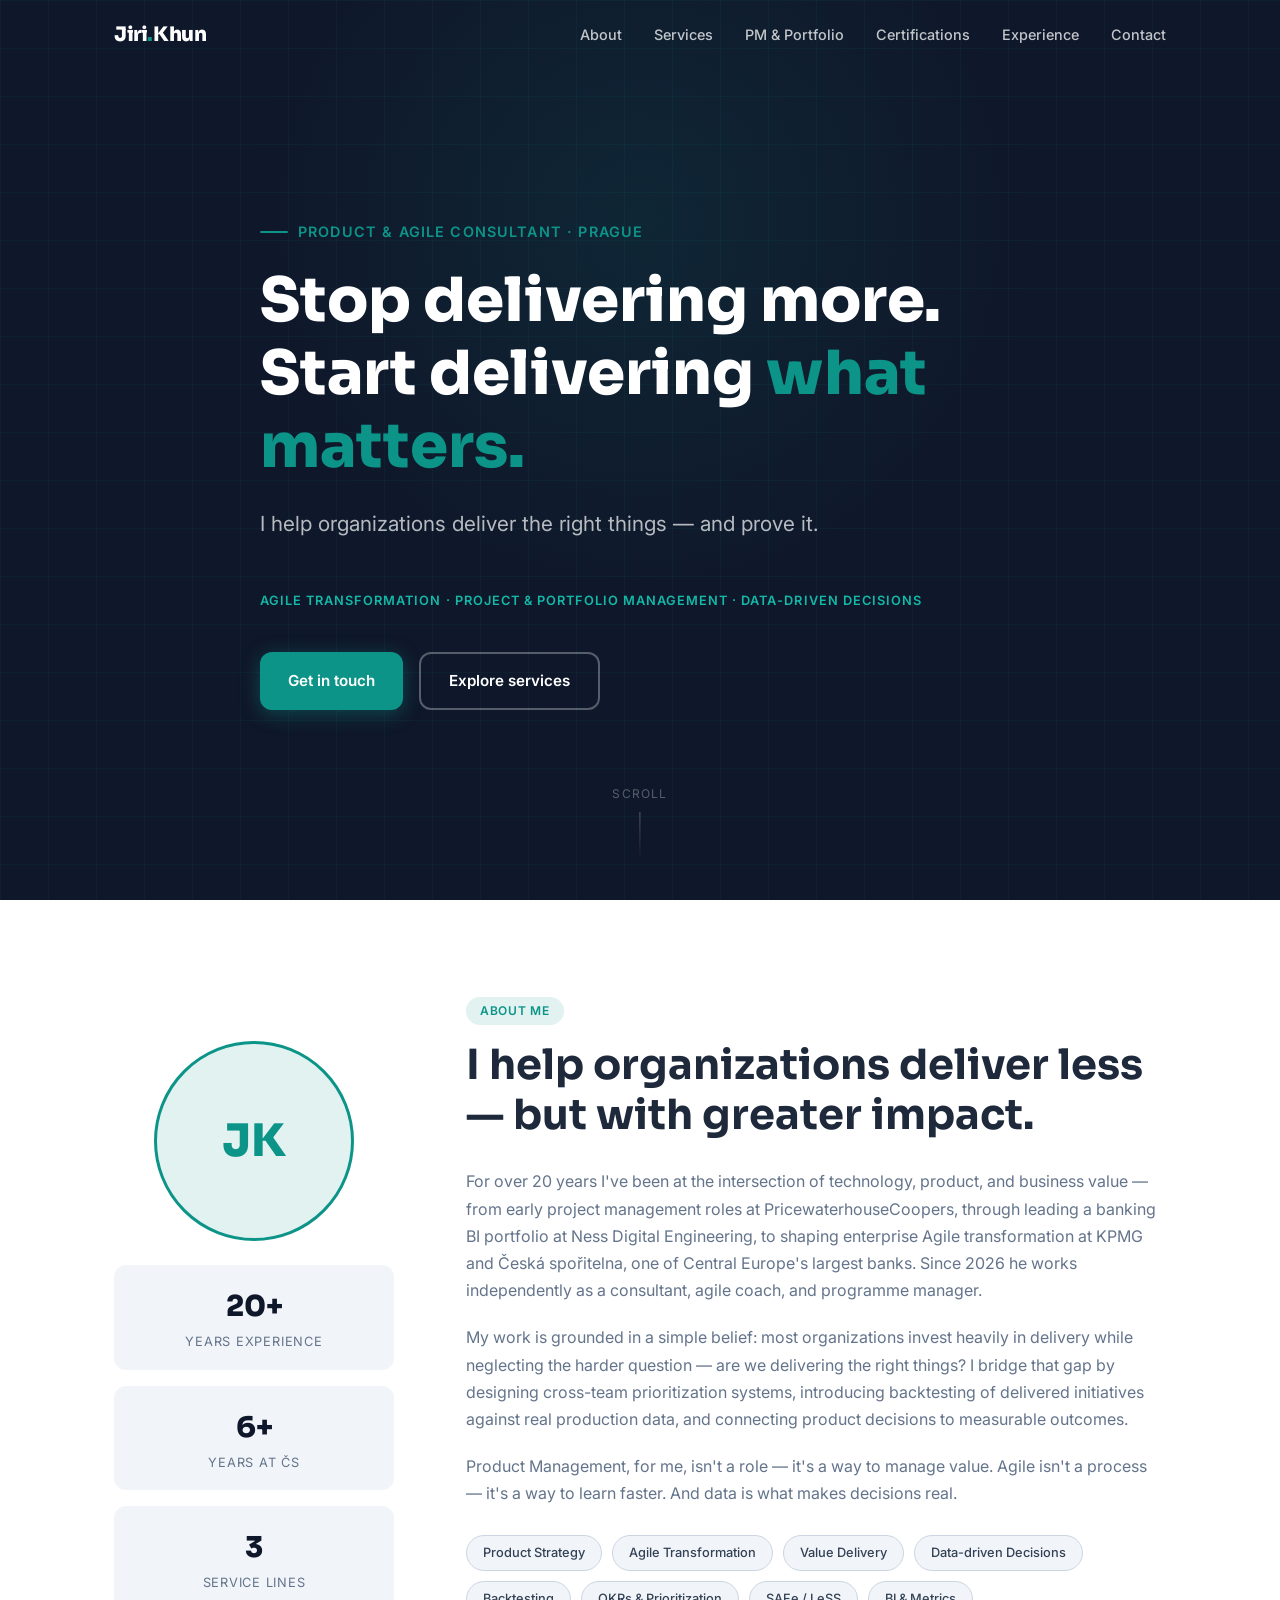
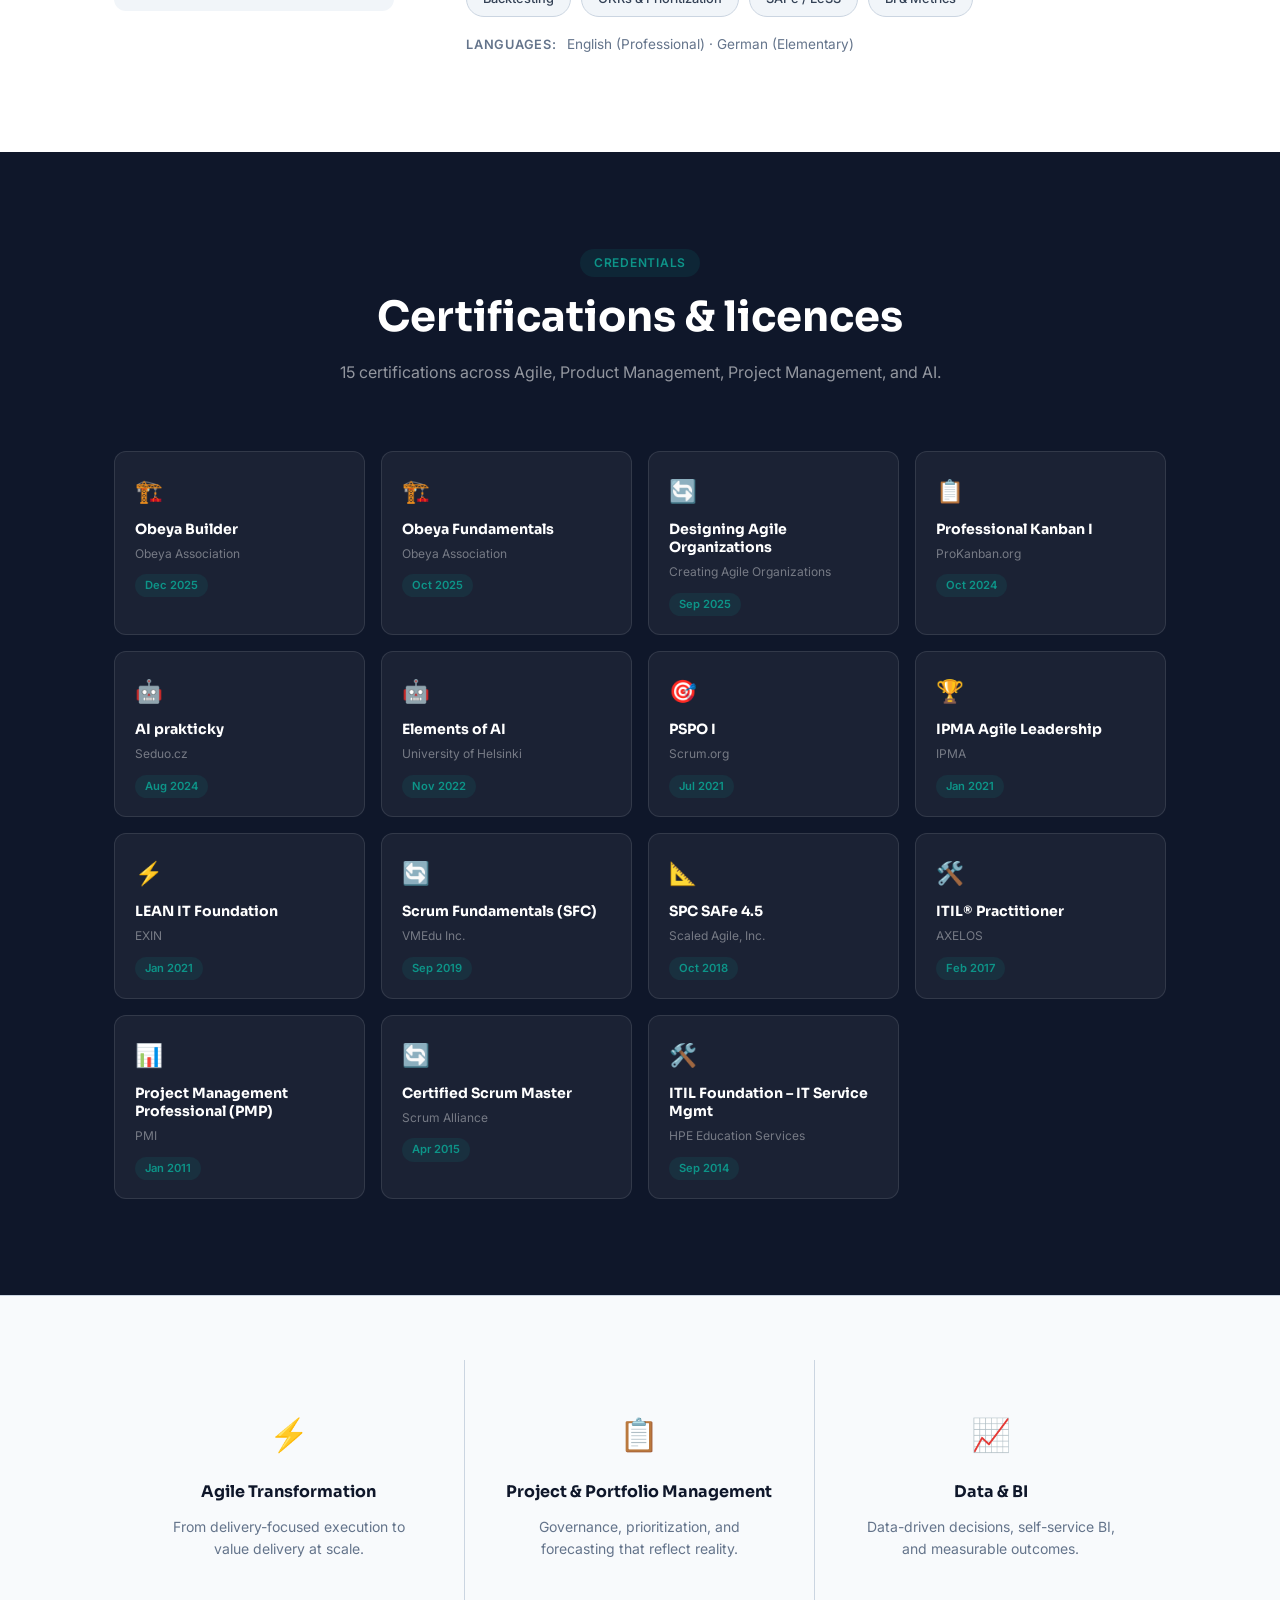
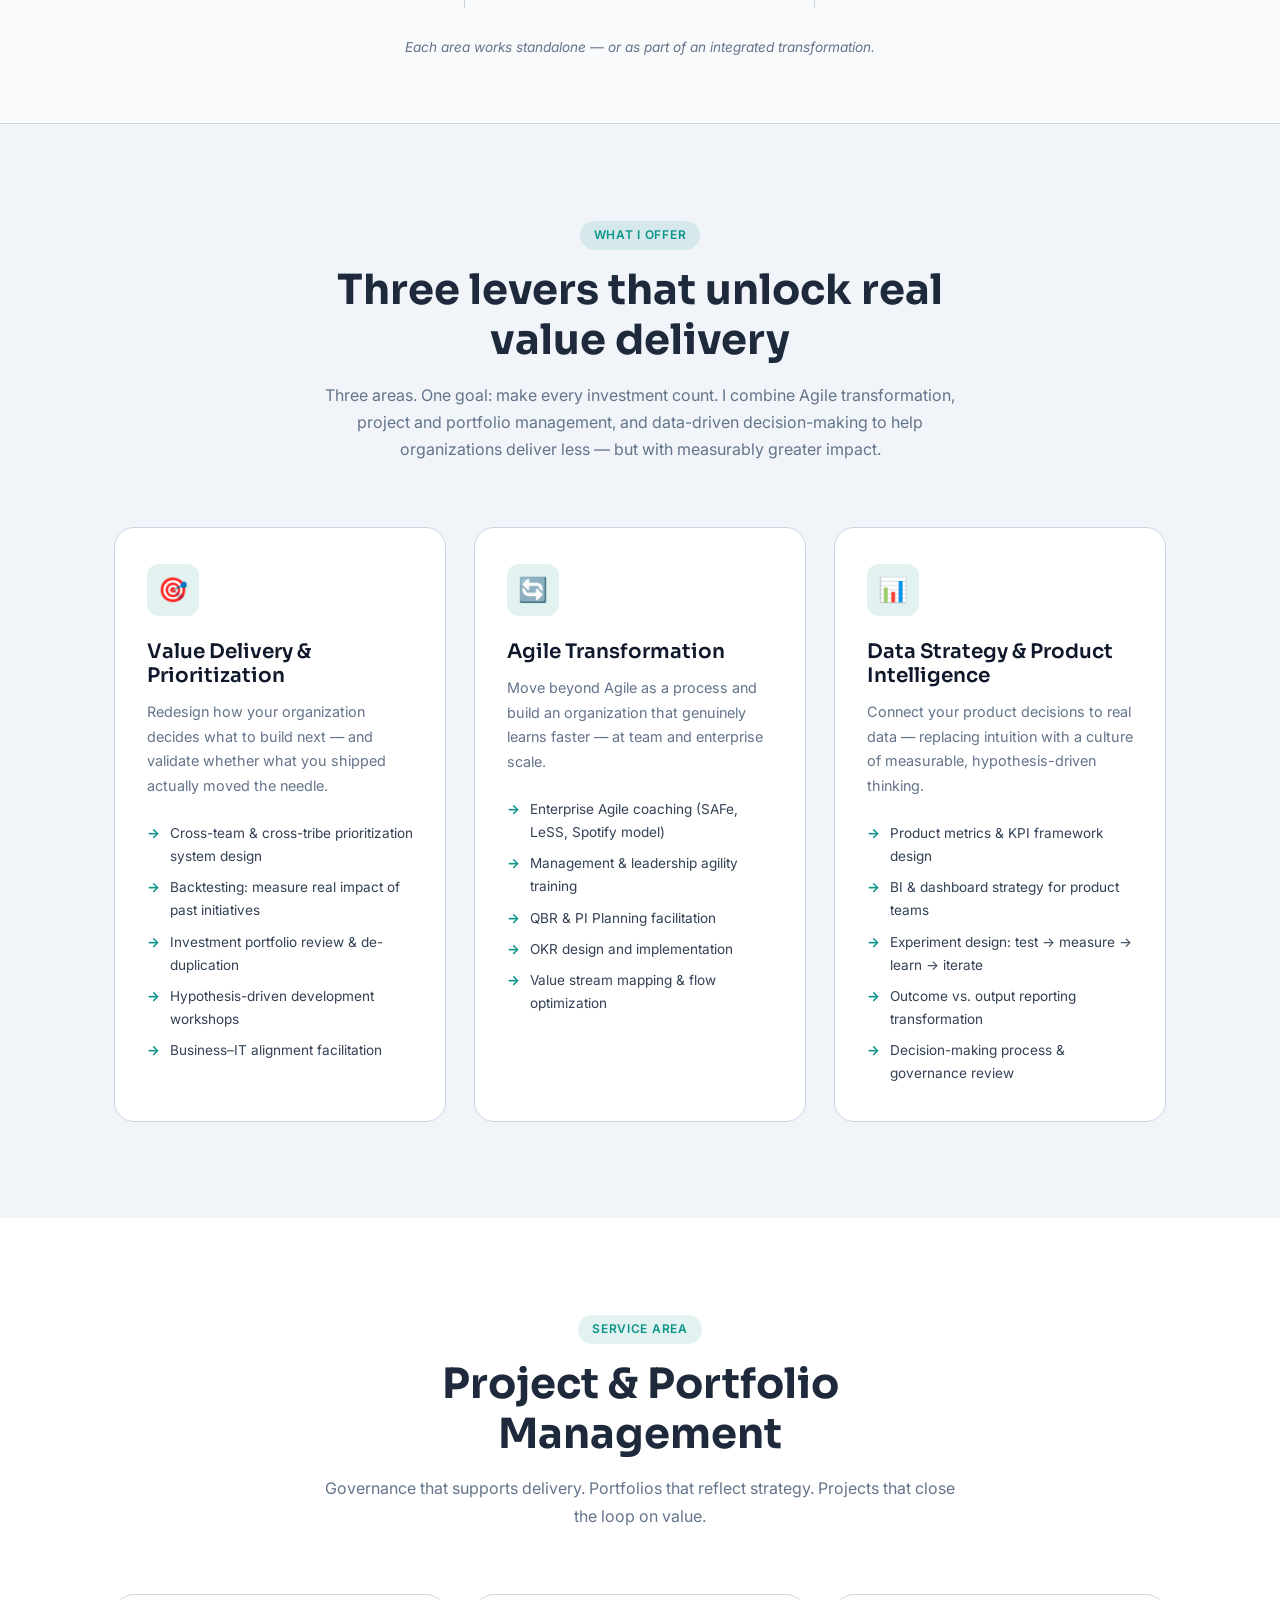
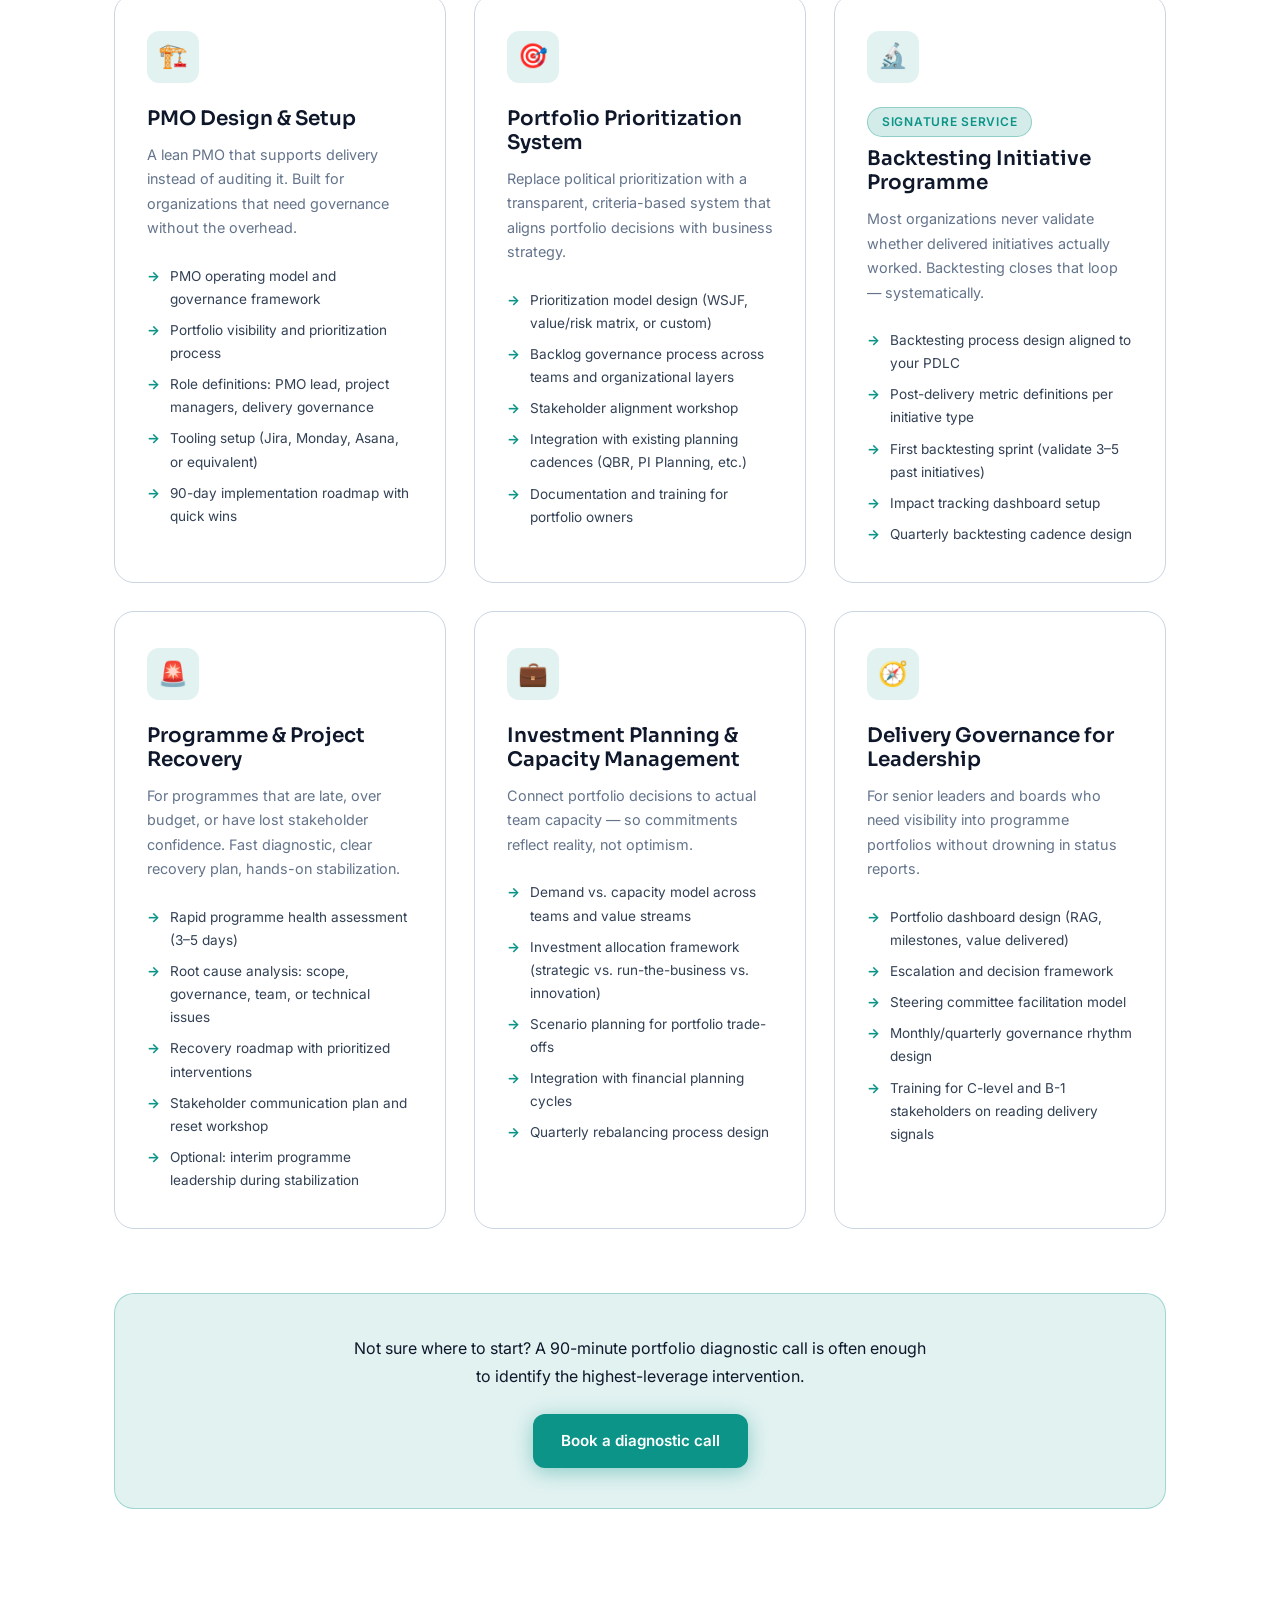
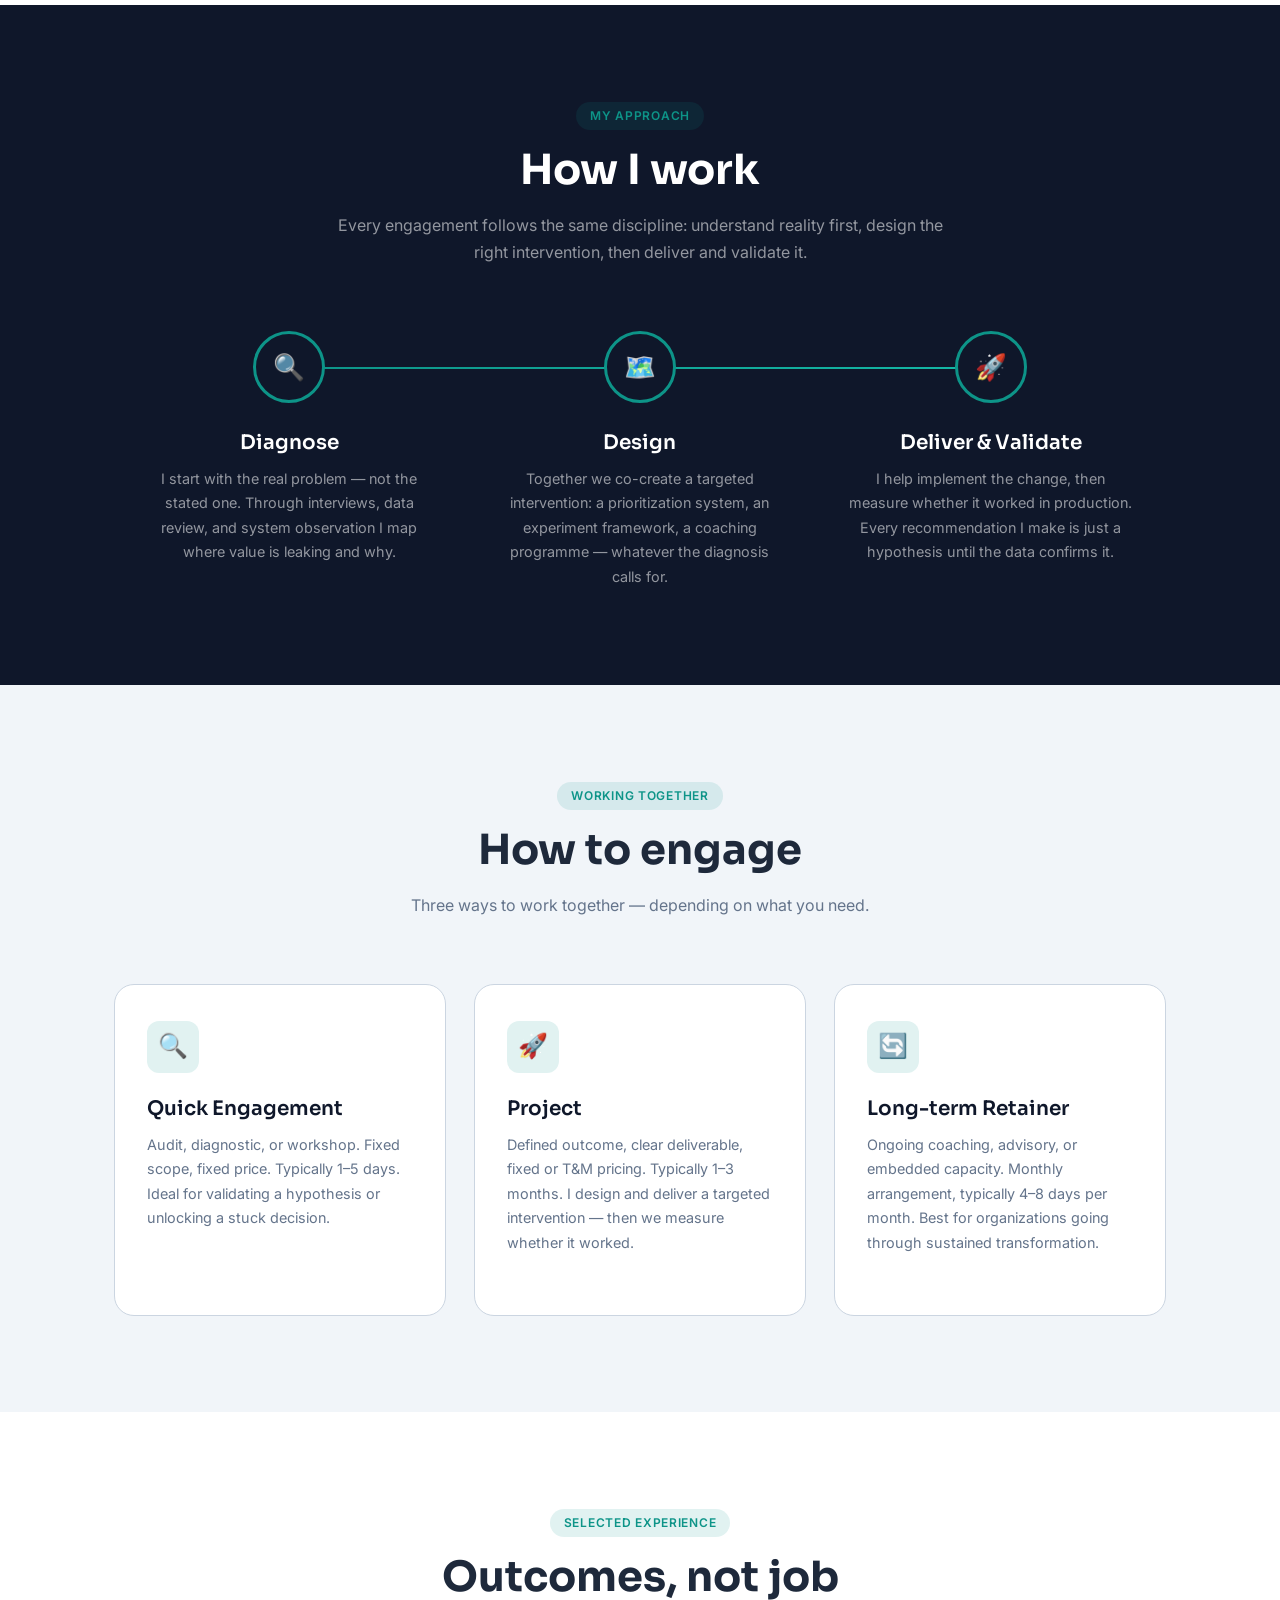
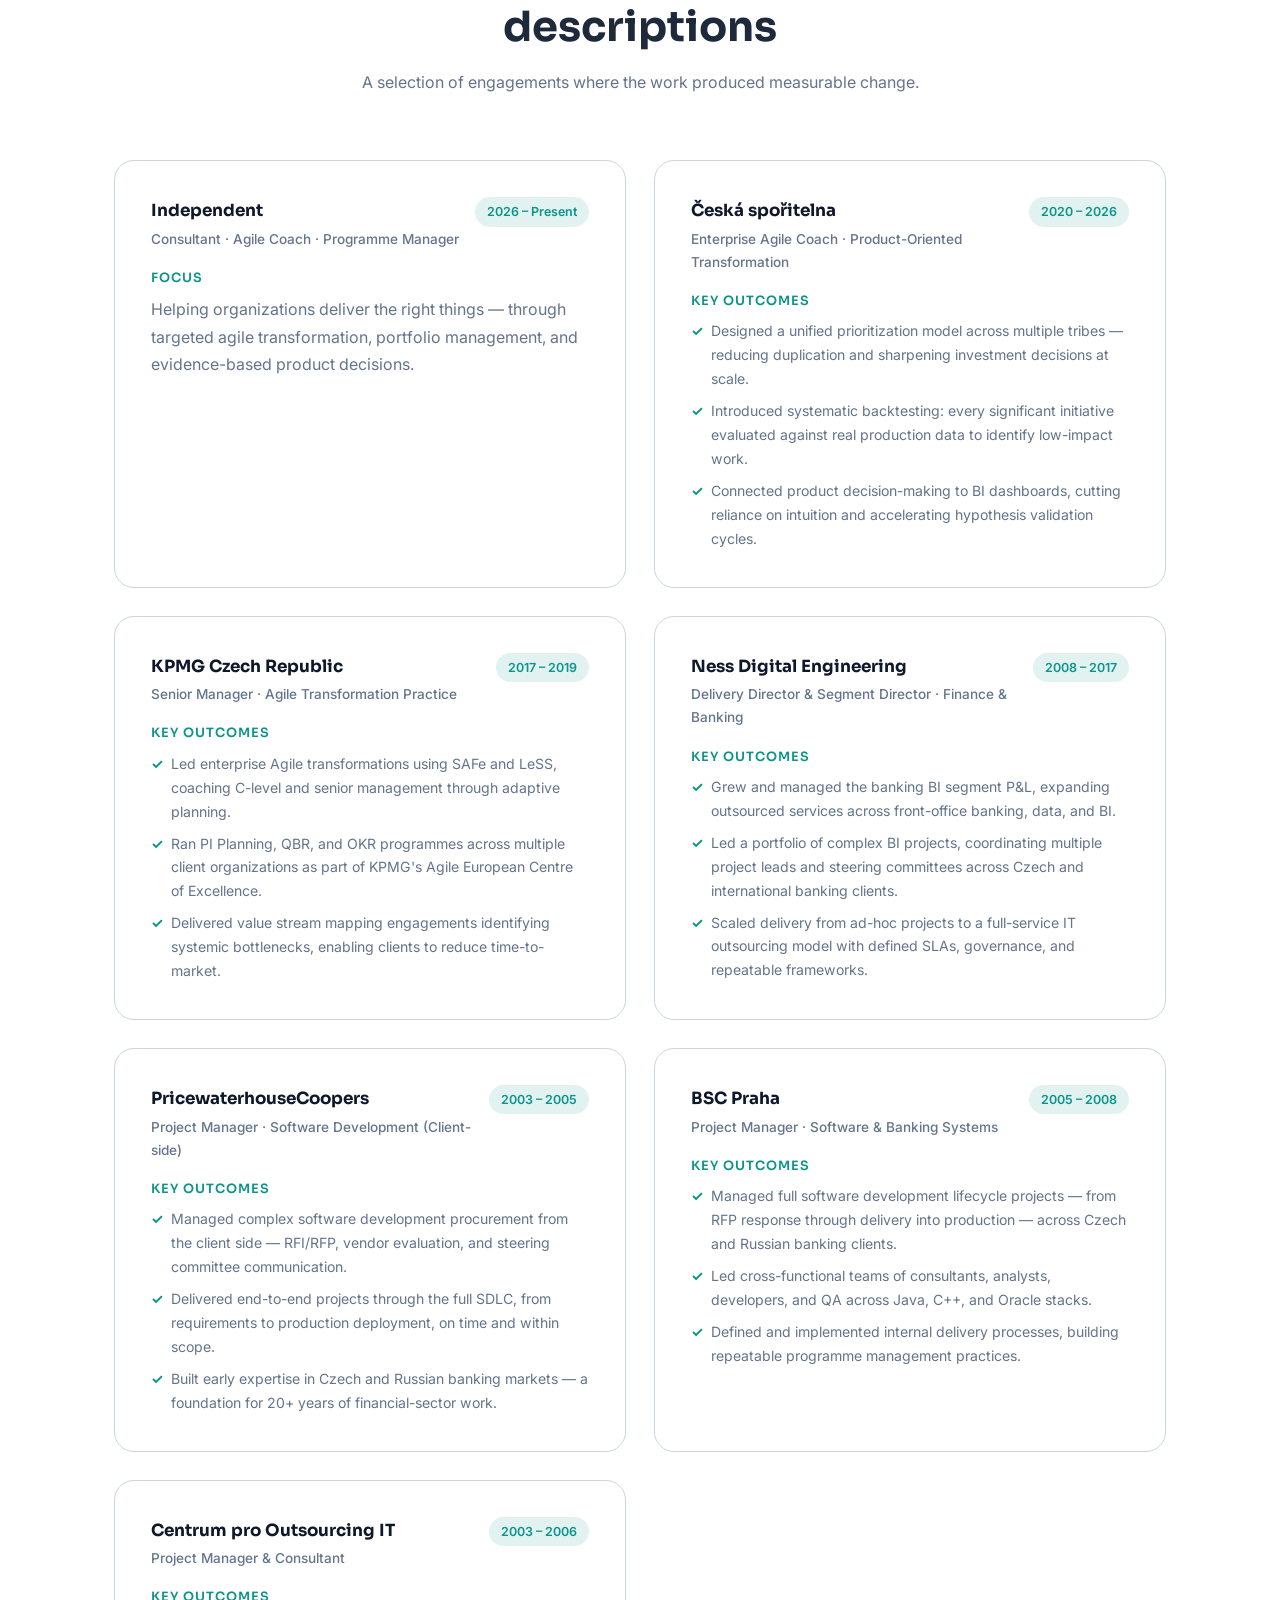
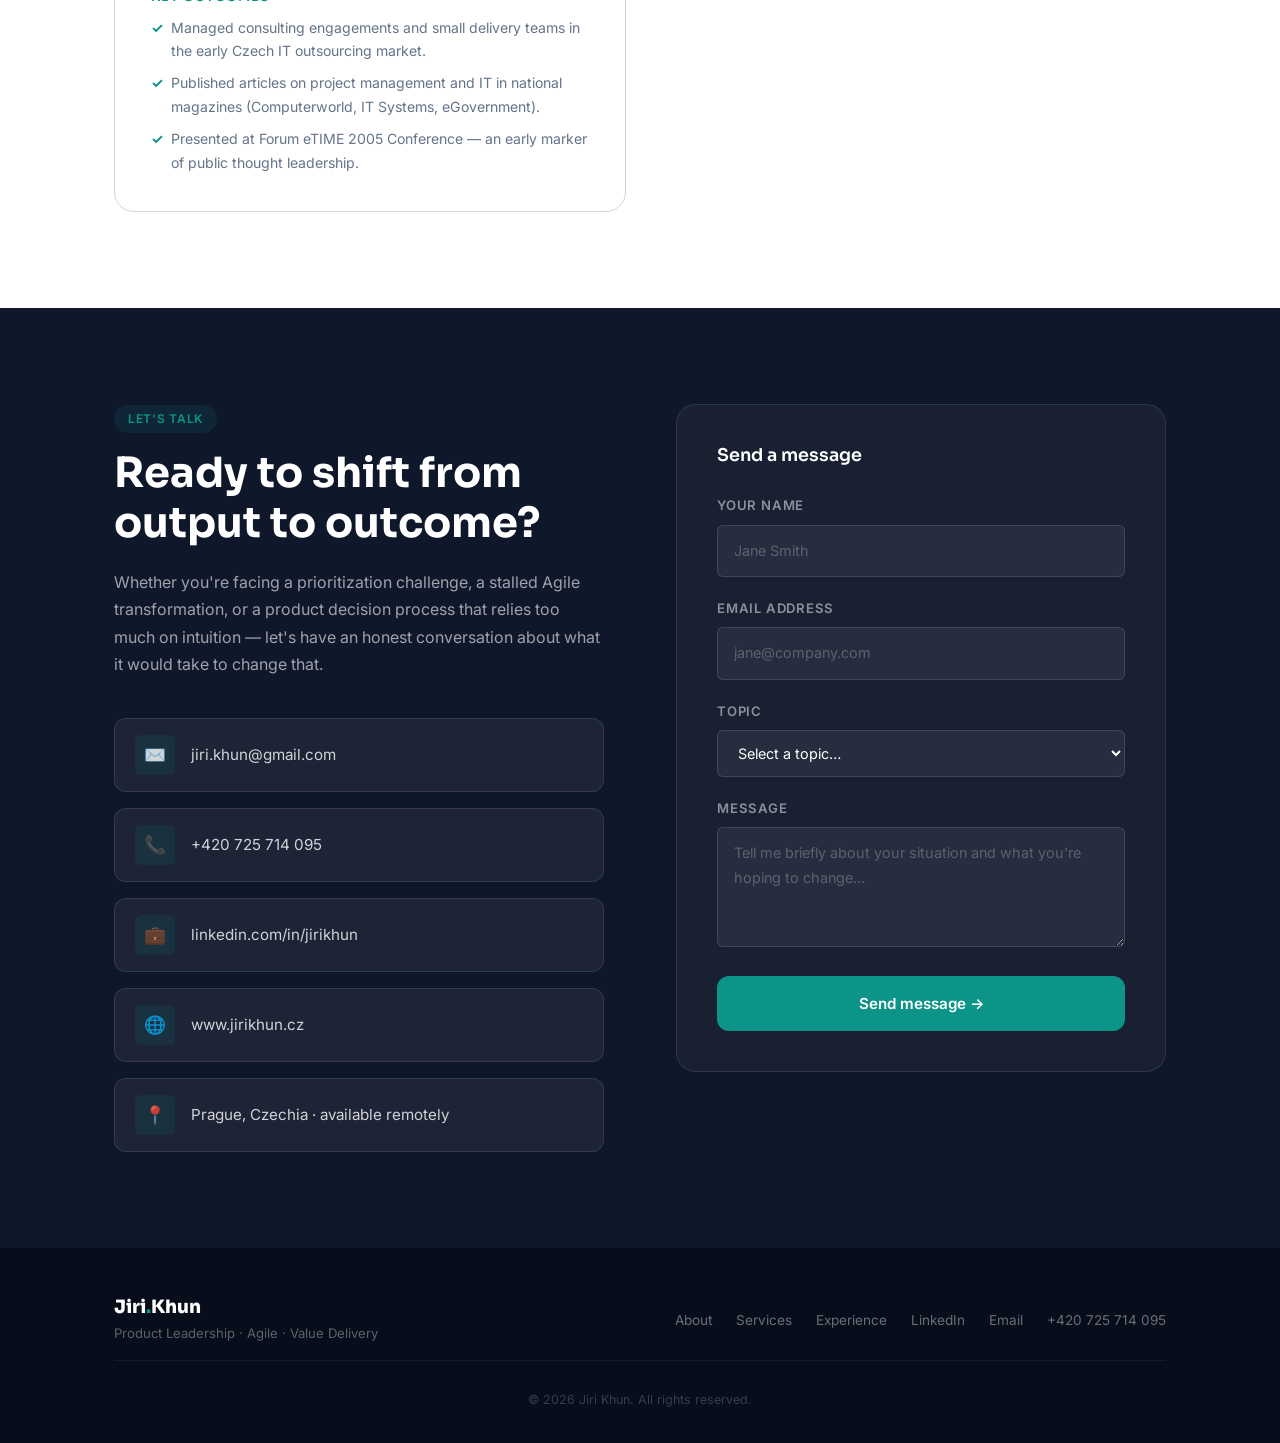
==== commit 64669018: "Česká verze jako hlavní + jazyková detekce podle prohlížeče - Česká verze přesunuta do kořene webu (" ====
--- a/cs/index.html
+++ b/cs/index.html
@@ -1,828 +1,15 @@
 <!DOCTYPE html>
 <html lang="cs">
 <head>
-  <!-- Google tag (gtag.js) -->
-  <script async src="https://www.googletagmanager.com/gtag/js?id=G-FPWML7XEZR"></script>
-  <script>
-    window.dataLayer = window.dataLayer || [];
-    function gtag(){dataLayer.push(arguments);}
-    gtag('js', new Date());
-    gtag('config', 'G-FPWML7XEZR');
-  </script>
-
   <meta charset="UTF-8" />
-  <meta name="viewport" content="width=device-width, initial-scale=1.0" />
-  <title>Jiří Khun | Agilní transformace · Projektové a portfoliové řízení · Data &amp; BI</title>
-  <meta name="description" content="Nezávislý konzultant se specializací na agilní transformaci, projektové a portfoliové řízení a rozhodování založené na datech. Působí v Praze, k dispozici v regionu CEE i vzdáleně." />
-
-  <link rel="icon" type="image/svg+xml" href="../favicon.svg" />
-  <link rel="canonical" href="https://www.jirikhun.cz/cs/" />
-  <link rel="alternate" hreflang="en" href="https://www.jirikhun.cz/" />
-  <link rel="alternate" hreflang="cs" href="https://www.jirikhun.cz/cs/" />
-  <link rel="alternate" hreflang="x-default" href="https://www.jirikhun.cz/" />
-
-  <!-- Open Graph / sdílení na sociálních sítích -->
-  <meta property="og:type" content="website" />
-  <meta property="og:title" content="Jiří Khun | Agilní transformace · Projektové a portfoliové řízení · Data &amp; BI" />
-  <meta property="og:description" content="Nezávislý konzultant se specializací na agilní transformaci, projektové a portfoliové řízení a rozhodování založené na datech. Působí v Praze." />
-  <meta property="og:url" content="https://www.jirikhun.cz/cs/" />
-  <meta property="og:image" content="https://www.jirikhun.cz/photo.jpg" />
-  <meta property="og:locale" content="cs_CZ" />
-  <meta property="og:locale:alternate" content="en_US" />
-  <meta name="twitter:card" content="summary" />
-  <meta name="twitter:title" content="Jiří Khun | Agilní transformace · Projektové a portfoliové řízení · Data &amp; BI" />
-  <meta name="twitter:description" content="Nezávislý konzultant se specializací na agilní transformaci, projektové a portfoliové řízení a rozhodování založené na datech. Působí v Praze." />
-  <meta name="twitter:image" content="https://www.jirikhun.cz/photo.jpg" />
-
-  <!-- Google Fonts -->
-  <link rel="preconnect" href="https://fonts.googleapis.com" />
-  <link rel="preconnect" href="https://fonts.gstatic.com" crossorigin />
-  <link href="https://fonts.googleapis.com/css2?family=Sora:wght@400;600;700;800&family=Inter:wght@400;500;600&display=swap" rel="stylesheet" />
-
-  <link rel="stylesheet" href="../styles.css" />
-  <noscript><style>.reveal { opacity: 1; transform: none; }</style></noscript>
-
-  <script type="application/ld+json">
-  {
-    "@context": "https://schema.org",
-    "@type": "Person",
-    "name": "Jiří Khun",
-    "jobTitle": "Produktový a agilní konzultant",
-    "description": "Nezávislý konzultant se specializací na agilní transformaci, projektové a portfoliové řízení a rozhodování založené na datech.",
-    "url": "https://www.jirikhun.cz",
-    "image": "https://www.jirikhun.cz/photo.jpg",
-    "email": "mailto:jiri.khun@gmail.com",
-    "telephone": "+420725714095",
-    "address": {
-      "@type": "PostalAddress",
-      "addressLocality": "Praha",
-      "addressCountry": "CZ"
-    },
-    "sameAs": ["https://www.linkedin.com/in/jirikhun"],
-    "knowsAbout": ["Agilní transformace", "Projektové a portfoliové řízení", "Product management", "Business intelligence", "OKR", "SAFe", "LeSS"]
-  }
-  </script>
+  <title>Jiří Khun</title>
+  <!-- Česká verze se přestěhovala z /cs/ do kořene webu — tento stub jen přesměrovává starou adresu. -->
+  <meta http-equiv="refresh" content="0; url=/" />
+  <link rel="canonical" href="https://www.jirikhun.cz/" />
+  <meta name="robots" content="noindex" />
+  <script>location.replace('/');</script>
 </head>
 <body>
-
-  <!-- ═══════════════════════════════════════════════════════════
-       SVG ICON SPRITE (Lucide-style, stroke: currentColor)
-  ═══════════════════════════════════════════════════════════ -->
-  <svg xmlns="http://www.w3.org/2000/svg" style="display:none" aria-hidden="true">
-    <symbol id="i-target" viewBox="0 0 24 24"><circle cx="12" cy="12" r="10"/><circle cx="12" cy="12" r="6"/><circle cx="12" cy="12" r="2"/></symbol>
-    <symbol id="i-refresh" viewBox="0 0 24 24"><path d="M3 12a9 9 0 0 1 9-9 9.75 9.75 0 0 1 6.74 2.74L21 8"/><path d="M21 3v5h-5"/><path d="M21 12a9 9 0 0 1-9 9 9.75 9.75 0 0 1-6.74-2.74L3 16"/><path d="M3 21v-5h5"/></symbol>
-    <symbol id="i-chart" viewBox="0 0 24 24"><path d="M3 3v18h18"/><path d="M18 17V9"/><path d="M13 17V5"/><path d="M8 17v-3"/></symbol>
-    <symbol id="i-building" viewBox="0 0 24 24"><path d="M6 22V4a2 2 0 0 1 2-2h8a2 2 0 0 1 2 2v18Z"/><path d="M6 12H4a2 2 0 0 0-2 2v6a2 2 0 0 0 2 2h2"/><path d="M18 9h2a2 2 0 0 1 2 2v9a2 2 0 0 1-2 2h-2"/><path d="M10 6h4"/><path d="M10 10h4"/><path d="M10 14h4"/><path d="M10 18h4"/></symbol>
-    <symbol id="i-flask" viewBox="0 0 24 24"><path d="M10 2v7.5L4.7 20.6a1 1 0 0 0 .9 1.4h12.8a1 1 0 0 0 .9-1.4L14 9.5V2"/><path d="M8.5 2h7"/><path d="M7 16h10"/></symbol>
-    <symbol id="i-alert" viewBox="0 0 24 24"><path d="m21.73 18-8-14a2 2 0 0 0-3.48 0l-8 14A2 2 0 0 0 4 21h16a2 2 0 0 0 1.73-3Z"/><path d="M12 9v4"/><path d="M12 17h.01"/></symbol>
-    <symbol id="i-briefcase" viewBox="0 0 24 24"><rect x="2" y="7" width="20" height="14" rx="2"/><path d="M16 21V5a2 2 0 0 0-2-2h-4a2 2 0 0 0-2 2v16"/></symbol>
-    <symbol id="i-compass" viewBox="0 0 24 24"><circle cx="12" cy="12" r="10"/><polygon points="16.24 7.76 14.12 14.12 7.76 16.24 9.88 9.88 16.24 7.76"/></symbol>
-    <symbol id="i-search" viewBox="0 0 24 24"><circle cx="11" cy="11" r="8"/><path d="m21 21-4.35-4.35"/></symbol>
-    <symbol id="i-rocket" viewBox="0 0 24 24"><path d="M4.5 16.5c-1.5 1.26-2 5-2 5s3.74-.5 5-2c.71-.84.7-2.13-.09-2.91a2.18 2.18 0 0 0-2.91-.09z"/><path d="m12 15-3-3a22 22 0 0 1 2-3.95A12.88 12.88 0 0 1 22 2c0 2.72-.78 7.5-6 11a22.35 22.35 0 0 1-4 2z"/><path d="M9 12H4s.55-3.03 2-4c1.62-1.08 5 0 5 0"/><path d="M12 15v5s3.03-.55 4-2c1.08-1.62 0-5 0-5"/></symbol>
-    <symbol id="i-zap" viewBox="0 0 24 24"><polygon points="13 2 3 14 12 14 11 22 21 10 12 10 13 2"/></symbol>
-    <symbol id="i-clipboard" viewBox="0 0 24 24"><rect x="8" y="2" width="8" height="4" rx="1"/><path d="M16 4h2a2 2 0 0 1 2 2v14a2 2 0 0 1-2 2H6a2 2 0 0 1-2-2V6a2 2 0 0 1 2-2h2"/><path d="M12 11h4"/><path d="M12 16h4"/><path d="M8 11h.01"/><path d="M8 16h.01"/></symbol>
-    <symbol id="i-trending" viewBox="0 0 24 24"><polyline points="22 7 13.5 15.5 8.5 10.5 2 17"/><polyline points="16 7 22 7 22 13"/></symbol>
-    <symbol id="i-map" viewBox="0 0 24 24"><polygon points="3 6 9 3 15 6 21 3 21 18 15 21 9 18 3 21 3 6"/><path d="M9 3v15"/><path d="M15 6v15"/></symbol>
-    <symbol id="i-bot" viewBox="0 0 24 24"><rect x="4" y="8" width="16" height="12" rx="2"/><path d="M12 8V5"/><circle cx="12" cy="3.5" r="1.5"/><path d="M9 13h.01"/><path d="M15 13h.01"/><path d="M9.5 17h5"/></symbol>
-    <symbol id="i-award" viewBox="0 0 24 24"><circle cx="12" cy="8" r="6"/><path d="M15.48 12.89 17 22l-5-3-5 3 1.52-9.11"/></symbol>
-    <symbol id="i-ruler" viewBox="0 0 24 24"><path d="M21.3 15.3a2.4 2.4 0 0 1 0 3.4l-2.6 2.6a2.4 2.4 0 0 1-3.4 0L2.7 8.7a2.4 2.4 0 0 1 0-3.4l2.6-2.6a2.4 2.4 0 0 1 3.4 0Z"/><path d="m14.5 12.5 2-2"/><path d="m11.5 9.5 2-2"/><path d="m8.5 6.5 2-2"/><path d="m17.5 15.5 2-2"/></symbol>
-    <symbol id="i-wrench" viewBox="0 0 24 24"><path d="M14.7 6.3a1 1 0 0 0 0 1.4l1.6 1.6a1 1 0 0 0 1.4 0l3.77-3.77a6 6 0 0 1-7.94 7.94l-6.91 6.91a2.12 2.12 0 0 1-3-3l6.91-6.91a6 6 0 0 1 7.94-7.94l-3.76 3.76z"/></symbol>
-    <symbol id="i-mail" viewBox="0 0 24 24"><rect x="2" y="4" width="20" height="16" rx="2"/><path d="m22 7-8.97 5.7a1.94 1.94 0 0 1-2.06 0L2 7"/></symbol>
-    <symbol id="i-phone" viewBox="0 0 24 24"><path d="M22 16.92v3a2 2 0 0 1-2.18 2 19.79 19.79 0 0 1-8.63-3.07 19.5 19.5 0 0 1-6-6A19.79 19.79 0 0 1 2.12 4.18 2 2 0 0 1 4.11 2h3a2 2 0 0 1 2 1.72 12.84 12.84 0 0 0 .7 2.81 2 2 0 0 1-.45 2.11L8.09 9.91a16 16 0 0 0 6 6l1.27-1.27a2 2 0 0 1 2.11-.45 12.84 12.84 0 0 0 2.81.7A2 2 0 0 1 22 16.92z"/></symbol>
-    <symbol id="i-linkedin" viewBox="0 0 24 24"><path d="M16 8a6 6 0 0 1 6 6v7h-4v-7a2 2 0 0 0-2-2 2 2 0 0 0-2 2v7h-4V8h4v1.5"/><rect x="2" y="9" width="4" height="12"/><circle cx="4" cy="4" r="2"/></symbol>
-    <symbol id="i-globe" viewBox="0 0 24 24"><circle cx="12" cy="12" r="10"/><path d="M12 2a14.5 14.5 0 0 0 0 20 14.5 14.5 0 0 0 0-20"/><path d="M2 12h20"/></symbol>
-    <symbol id="i-pin" viewBox="0 0 24 24"><path d="M20 10c0 6-8 12-8 12s-8-6-8-12a8 8 0 0 1 16 0Z"/><circle cx="12" cy="10" r="3"/></symbol>
-  </svg>
-
-  <!-- ═══════════════════════════════════════════════════════════
-       NAV
-  ═══════════════════════════════════════════════════════════ -->
-  <header>
-    <nav class="nav" id="mainNav" aria-label="Hlavní navigace">
-      <div class="container nav__inner">
-        <a href="#home" class="nav__logo">Jiri<span>.</span>Khun</a>
-        <ul class="nav__links" role="list">
-          <li><a href="#about">O mně</a></li>
-          <li><a href="#services">Služby</a></li>
-          <li><a href="#pm-portfolio">Projekty &amp; portfolio</a></li>
-          <li><a href="#experience">Zkušenosti</a></li>
-          <li><a href="#certifications">Certifikace</a></li>
-          <li><a href="#contact">Kontakt</a></li>
-          <li><a href="../" class="nav__lang" lang="en" hreflang="en" aria-label="Switch to English">EN</a></li>
-        </ul>
-        <button class="nav__hamburger" id="hamburger" aria-label="Otevřít navigační menu" aria-expanded="false">
-          <span></span><span></span><span></span>
-        </button>
-      </div>
-    </nav>
-    <nav class="nav__mobile" id="mobileMenu" aria-label="Mobilní navigace">
-      <a href="#about" class="mobile-link">O mně</a>
-      <a href="#services" class="mobile-link">Služby</a>
-      <a href="#pm-portfolio" class="mobile-link">Projekty &amp; portfolio</a>
-      <a href="#process" class="mobile-link">Jak pracuji</a>
-      <a href="#experience" class="mobile-link">Zkušenosti</a>
-      <a href="#certifications" class="mobile-link">Certifikace</a>
-      <a href="#contact" class="mobile-link">Kontakt</a>
-      <a href="../" class="mobile-link" lang="en" hreflang="en">English</a>
-    </nav>
-  </header>
-
-  <main>
-    <!-- ═══════════════════════════════════════════════════════════
-         HERO
-    ═══════════════════════════════════════════════════════════ -->
-    <section class="hero" id="home" aria-labelledby="hero-heading">
-      <div class="container">
-        <div class="hero__inner">
-          <div class="hero__eyebrow" aria-hidden="true">Produktový &amp; agilní konzultant · Praha</div>
-          <h1 id="hero-heading">
-            Přestaňte dodávat víc.<br />
-            Začněte dodávat <span class="accent">to, na čem záleží.</span>
-          </h1>
-          <p class="hero__value">
-            Pomáhám organizacím dodávat správné věci — a doložit to.
-          </p>
-          <p class="hero__areas">Agilní transformace · Projektové a portfoliové řízení · Rozhodování na základě dat</p>
-          <div class="hero__ctas">
-            <a href="#contact" class="btn btn--primary" aria-label="Kontaktovat Jiřího Khuna">Ozvěte se mi</a>
-            <a href="#services" class="btn btn--outline">Prozkoumat služby</a>
-          </div>
-        </div>
-      </div>
-      <div class="hero__scroll-hint" aria-hidden="true">scroll</div>
-    </section>
-
-    <!-- ═══════════════════════════════════════════════════════════
-         TRUST STRIP
-    ═══════════════════════════════════════════════════════════ -->
-    <section class="trust" aria-label="Organizace, ve kterých jsem působil">
-      <div class="container trust__inner">
-        <span class="trust__label">Zkušenosti z</span>
-        <span class="trust__name">Česká spořitelna</span>
-        <span class="trust__name">KPMG</span>
-        <span class="trust__name">PwC</span>
-        <span class="trust__name">Ness Digital Engineering</span>
-      </div>
-    </section>
-
-    <!-- ═══════════════════════════════════════════════════════════
-         ABOUT
-    ═══════════════════════════════════════════════════════════ -->
-    <section class="section" id="about" aria-labelledby="about-heading">
-      <div class="container">
-        <div class="about__grid">
-
-          <div class="about__photo-wrap reveal">
-            <img src="../photo.jpg" alt="Jiří Khun" class="about__photo" width="220" height="220" loading="lazy" />
-            <div class="about__stats">
-              <div class="stat-card">
-                <div class="stat-card__num">20+</div>
-                <p class="stat-card__label">Let zkušeností</p>
-              </div>
-              <div class="stat-card">
-                <div class="stat-card__num">8+</div>
-                <p class="stat-card__label">Let v agilních transformacích</p>
-              </div>
-              <div class="stat-card">
-                <div class="stat-card__num">15</div>
-                <p class="stat-card__label">Certifikací a licencí</p>
-              </div>
-            </div>
-          </div>
-
-          <div class="about__text reveal reveal-delay-1">
-            <span class="badge">O mně</span>
-            <h2 id="about-heading">Pomáhám organizacím dodávat méně — ale s větším dopadem.</h2>
-            <br />
-            <p>
-              Přes 20 let se pohybuji na průsečíku technologií, produktu a byznysové hodnoty —
-              od raných rolí projektového manažera v PricewaterhouseCoopers přes vedení bankovního
-              BI portfolia v Ness Digital Engineering až po formování enterprise agilní transformace
-              v KPMG a České spořitelně, jedné z největších bank střední Evropy. Od roku 2026 působím
-              nezávisle jako konzultant, agilní kouč a programový manažer.
-            </p>
-            <p>
-              Moje práce stojí na jednoduchém přesvědčení: většina organizací masivně investuje do
-              doručování, ale zanedbává těžší otázku — dodáváme správné věci? Tuto mezeru zaplňuji
-              návrhem prioritizačních systémů napříč týmy, zaváděním backtestingu dodaných iniciativ
-              proti reálným produkčním datům a propojováním produktových rozhodnutí s měřitelnými výsledky.
-            </p>
-            <p>
-              Product management pro mě není role — je to způsob, jak řídit hodnotu. Agilita není
-              proces — je to způsob, jak se učit rychleji. A data jsou to, co dělá rozhodnutí skutečnými.
-            </p>
-            <div class="about__tags" aria-label="Klíčové kompetence">
-              <span class="tag">Produktová strategie</span>
-              <span class="tag">Agilní transformace</span>
-              <span class="tag">Dodávání hodnoty</span>
-              <span class="tag">Rozhodování na základě dat</span>
-              <span class="tag">Backtesting</span>
-              <span class="tag">OKR &amp; prioritizace</span>
-              <span class="tag">SAFe / LeSS</span>
-              <span class="tag">BI &amp; metriky</span>
-            </div>
-            <div style="margin-top:16px; display:flex; align-items:center; gap:10px; flex-wrap:wrap;">
-              <span style="font-size:.8rem; font-weight:600; color:var(--gray-500); text-transform:uppercase; letter-spacing:.06em;">Jazyky:</span>
-              <span style="font-size:.85rem; color:var(--gray-500);">angličtina (profesionální) · němčina (základy)</span>
-            </div>
-          </div>
-
-        </div>
-      </div>
-    </section>
-
-    <!-- ═══════════════════════════════════════════════════════════
-         THREE PILLARS
-    ═══════════════════════════════════════════════════════════ -->
-    <section class="pillars" id="pillars" aria-label="Tři oblasti expertizy">
-      <div class="container">
-        <div class="pillars__grid reveal">
-          <div class="pillar">
-            <div class="pillar__icon" aria-hidden="true"><svg class="icon" viewBox="0 0 24 24" aria-hidden="true"><use href="#i-zap"/></svg></div>
-            <div class="pillar__title">Agilní transformace</div>
-            <p class="pillar__line">Od exekuce zaměřené na doručování k dodávání hodnoty ve velkém měřítku.</p>
-          </div>
-          <div class="pillar">
-            <div class="pillar__icon" aria-hidden="true"><svg class="icon" viewBox="0 0 24 24" aria-hidden="true"><use href="#i-clipboard"/></svg></div>
-            <div class="pillar__title">Projektové a portfoliové řízení</div>
-            <p class="pillar__line">Governance, prioritizace a plánování, které odpovídají realitě.</p>
-          </div>
-          <div class="pillar">
-            <div class="pillar__icon" aria-hidden="true"><svg class="icon" viewBox="0 0 24 24" aria-hidden="true"><use href="#i-trending"/></svg></div>
-            <div class="pillar__title">Data &amp; BI</div>
-            <p class="pillar__line">Rozhodování na základě dat, self-service BI a měřitelné výsledky.</p>
-          </div>
-        </div>
-        <p class="pillars__footer reveal">Každá oblast funguje samostatně — nebo jako součást ucelené transformace.</p>
-      </div>
-    </section>
-
-    <!-- ═══════════════════════════════════════════════════════════
-         SERVICES
-    ═══════════════════════════════════════════════════════════ -->
-    <section class="section section--gray" id="services" aria-labelledby="services-heading">
-      <div class="container">
-        <div class="section-header reveal">
-          <span class="badge">Co nabízím</span>
-          <h2 id="services-heading">Tři páky, které odemknou skutečné dodávání hodnoty</h2>
-          <p>Tři oblasti. Jeden cíl: aby se každá investice počítala. Kombinuji agilní transformaci, projektové a portfoliové řízení a rozhodování založené na datech, aby organizace dodávaly méně — ale s měřitelně větším dopadem.</p>
-        </div>
-        <div class="services__grid">
-
-          <article class="service-card reveal" aria-labelledby="svc1-heading">
-            <div class="service-card__icon" aria-hidden="true"><svg class="icon" viewBox="0 0 24 24" aria-hidden="true"><use href="#i-target"/></svg></div>
-            <h3 id="svc1-heading">Dodávání hodnoty &amp; prioritizace</h3>
-            <p>Změňte způsob, jakým vaše organizace rozhoduje, co stavět dál — a ověřte, jestli to, co jste dodali, skutečně něco změnilo.</p>
-            <ul class="service-card__list" role="list">
-              <li>Návrh prioritizačního systému napříč týmy a tribes</li>
-              <li>Backtesting: měření reálného dopadu minulých iniciativ</li>
-              <li>Revize investičního portfolia a odstranění duplicit</li>
-              <li>Workshopy vývoje řízeného hypotézami</li>
-              <li>Facilitace sladění byznysu a IT</li>
-            </ul>
-          </article>
-
-          <article class="service-card reveal reveal-delay-1" aria-labelledby="svc2-heading">
-            <div class="service-card__icon" aria-hidden="true"><svg class="icon" viewBox="0 0 24 24" aria-hidden="true"><use href="#i-refresh"/></svg></div>
-            <h3 id="svc2-heading">Agilní transformace</h3>
-            <p>Posuňte se za agilitu jako proces a vybudujte organizaci, která se skutečně učí rychleji — na úrovni týmů i celé firmy.</p>
-            <ul class="service-card__list" role="list">
-              <li>Enterprise agilní koučink (SAFe, LeSS, Spotify model)</li>
-              <li>Trénink agility pro management a leadership</li>
-              <li>Facilitace QBR a PI Planningu</li>
-              <li>Návrh a zavedení OKR</li>
-              <li>Mapování value streamů a optimalizace flow</li>
-            </ul>
-          </article>
-
-          <article class="service-card reveal reveal-delay-2" aria-labelledby="svc3-heading">
-            <div class="service-card__icon" aria-hidden="true"><svg class="icon" viewBox="0 0 24 24" aria-hidden="true"><use href="#i-chart"/></svg></div>
-            <h3 id="svc3-heading">Datová strategie &amp; product intelligence</h3>
-            <p>Propojte produktová rozhodnutí s reálnými daty — nahraďte intuici kulturou měřitelného uvažování řízeného hypotézami.</p>
-            <ul class="service-card__list" role="list">
-              <li>Návrh produktových metrik a KPI frameworku</li>
-              <li>BI a dashboardová strategie pro produktové týmy</li>
-              <li>Návrh experimentů: testuj → měř → uč se → iteruj</li>
-              <li>Transformace reportingu z outputů na outcomy</li>
-              <li>Revize rozhodovacích procesů a governance</li>
-            </ul>
-          </article>
-
-        </div>
-      </div>
-    </section>
-
-    <!-- ═══════════════════════════════════════════════════════════
-         PM & PORTFOLIO
-    ═══════════════════════════════════════════════════════════ -->
-    <section class="section" id="pm-portfolio" aria-labelledby="pm-heading">
-      <div class="container">
-        <div class="section-header reveal">
-          <span class="badge">Oblast služeb</span>
-          <h2 id="pm-heading">Projektové a portfoliové řízení</h2>
-          <p>Governance, která podporuje doručování. Portfolia, která odrážejí strategii. Projekty, které uzavírají smyčku hodnoty.</p>
-        </div>
-        <div class="services__grid">
-
-          <article class="service-card reveal" aria-labelledby="pm1-heading">
-            <div class="service-card__icon" aria-hidden="true"><svg class="icon" viewBox="0 0 24 24" aria-hidden="true"><use href="#i-building"/></svg></div>
-            <h3 id="pm1-heading">Návrh a nastavení PMO</h3>
-            <p>Štíhlé PMO, které doručování podporuje, místo aby ho auditovalo. Pro organizace, které potřebují governance bez zbytečné režie.</p>
-            <ul class="service-card__list" role="list">
-              <li>Operační model PMO a governance framework</li>
-              <li>Viditelnost portfolia a proces prioritizace</li>
-              <li>Definice rolí: vedoucí PMO, projektoví manažeři, delivery governance</li>
-              <li>Nastavení nástrojů (Jira, Monday, Asana apod.)</li>
-              <li>90denní implementační roadmapa s rychlými přínosy</li>
-            </ul>
-          </article>
-
-          <article class="service-card reveal reveal-delay-1" aria-labelledby="pm2-heading">
-            <div class="service-card__icon" aria-hidden="true"><svg class="icon" viewBox="0 0 24 24" aria-hidden="true"><use href="#i-target"/></svg></div>
-            <h3 id="pm2-heading">Systém prioritizace portfolia</h3>
-            <p>Nahraďte politickou prioritizaci transparentním systémem založeným na kritériích, který sladí portfoliová rozhodnutí s byznysovou strategií.</p>
-            <ul class="service-card__list" role="list">
-              <li>Návrh prioritizačního modelu (WSJF, matice hodnota/riziko, nebo na míru)</li>
-              <li>Proces governance backlogu napříč týmy a úrovněmi organizace</li>
-              <li>Workshop pro sladění stakeholderů</li>
-              <li>Integrace do stávajících plánovacích rytmů (QBR, PI Planning apod.)</li>
-              <li>Dokumentace a zaškolení vlastníků portfolia</li>
-            </ul>
-          </article>
-
-
-          <article class="service-card reveal" aria-labelledby="pm4-heading">
-            <div class="service-card__icon" aria-hidden="true"><svg class="icon" viewBox="0 0 24 24" aria-hidden="true"><use href="#i-flask"/></svg></div>
-            <span class="badge badge--signature">Vlajková služba</span>
-            <h3 id="pm4-heading">Program backtestingu iniciativ</h3>
-            <p>Většina organizací nikdy neověří, jestli dodané iniciativy skutečně fungovaly. Backtesting tuto smyčku uzavírá — systematicky.</p>
-            <ul class="service-card__list" role="list">
-              <li>Návrh procesu backtestingu napojeného na váš PDLC</li>
-              <li>Definice metrik po dodání pro jednotlivé typy iniciativ</li>
-              <li>První backtestingový sprint (ověření 3–5 minulých iniciativ)</li>
-              <li>Nastavení dashboardu pro sledování dopadu</li>
-              <li>Návrh kvartální kadence backtestingu</li>
-            </ul>
-          </article>
-
-          <article class="service-card reveal reveal-delay-1" aria-labelledby="pm5-heading">
-            <div class="service-card__icon" aria-hidden="true"><svg class="icon" viewBox="0 0 24 24" aria-hidden="true"><use href="#i-alert"/></svg></div>
-            <h3 id="pm5-heading">Záchrana programů a projektů</h3>
-            <p>Pro programy, které nabírají zpoždění, překračují rozpočet nebo ztratily důvěru stakeholderů. Rychlá diagnostika, jasný plán obnovy, praktická stabilizace.</p>
-            <ul class="service-card__list" role="list">
-              <li>Rychlé posouzení zdraví programu (3–5 dní)</li>
-              <li>Analýza kořenových příčin: scope, governance, tým, nebo technické problémy</li>
-              <li>Roadmapa obnovy s prioritizovanými zásahy</li>
-              <li>Komunikační plán pro stakeholdery a restartovací workshop</li>
-              <li>Volitelně: dočasné vedení programu během stabilizace</li>
-            </ul>
-          </article>
-
-          <article class="service-card reveal reveal-delay-2" aria-labelledby="pm6-heading">
-            <div class="service-card__icon" aria-hidden="true"><svg class="icon" viewBox="0 0 24 24" aria-hidden="true"><use href="#i-briefcase"/></svg></div>
-            <h3 id="pm6-heading">Investiční plánování a řízení kapacit</h3>
-            <p>Propojte portfoliová rozhodnutí se skutečnou kapacitou týmů — aby závazky odrážely realitu, ne optimismus.</p>
-            <ul class="service-card__list" role="list">
-              <li>Model poptávky vs. kapacity napříč týmy a value streamy</li>
-              <li>Framework alokace investic (strategické vs. run-the-business vs. inovace)</li>
-              <li>Scénářové plánování portfoliových trade-offů</li>
-              <li>Integrace do cyklů finančního plánování</li>
-              <li>Návrh procesu kvartálního rebalancování</li>
-            </ul>
-          </article>
-
-          <article class="service-card reveal" aria-labelledby="pm7-heading">
-            <div class="service-card__icon" aria-hidden="true"><svg class="icon" viewBox="0 0 24 24" aria-hidden="true"><use href="#i-compass"/></svg></div>
-            <h3 id="pm7-heading">Delivery governance pro vedení</h3>
-            <p>Pro senior leadery a boardy, kteří potřebují přehled o portfoliu programů, aniž by se topili ve status reportech.</p>
-            <ul class="service-card__list" role="list">
-              <li>Návrh portfolio dashboardu (RAG, milníky, dodaná hodnota)</li>
-              <li>Eskalační a rozhodovací framework</li>
-              <li>Model facilitace steering committee</li>
-              <li>Návrh měsíčního/kvartálního governance rytmu</li>
-              <li>Trénink čtení delivery signálů pro C-level a B-1 stakeholdery</li>
-            </ul>
-          </article>
-
-        </div>
-
-        <div class="pm-cta reveal">
-          <p>Nevíte, kde začít? 90minutový diagnostický hovor nad portfoliem často stačí k nalezení zásahu s největší pákou.</p>
-          <a href="#contact" class="btn btn--primary">Domluvit diagnostický hovor</a>
-        </div>
-
-      </div>
-    </section>
-
-    <!-- ═══════════════════════════════════════════════════════════
-         HOW I WORK
-    ═══════════════════════════════════════════════════════════ -->
-    <section class="section section--dark" id="process" aria-labelledby="process-heading">
-      <div class="container">
-        <div class="section-header reveal">
-          <span class="badge">Můj přístup</span>
-          <h2 id="process-heading" style="color:var(--white)">Jak pracuji</h2>
-          <p style="color:rgba(255,255,255,.55)">
-            Každá zakázka sleduje stejnou disciplínu: nejdřív pochopit realitu, pak navrhnout správný zásah a nakonec ho dodat a ověřit.
-          </p>
-        </div>
-        <div class="process__steps">
-
-          <div class="process-step reveal">
-            <div class="process-step__num" aria-hidden="true"><svg class="icon" viewBox="0 0 24 24" aria-hidden="true"><use href="#i-search"/></svg></div>
-            <h3>Diagnóza</h3>
-            <p>Začínám skutečným problémem — ne tím deklarovaným. Přes rozhovory, revizi dat a pozorování systému mapuji, kde a proč uniká hodnota.</p>
-          </div>
-
-          <div class="process-step reveal reveal-delay-1">
-            <div class="process-step__num" aria-hidden="true"><svg class="icon" viewBox="0 0 24 24" aria-hidden="true"><use href="#i-map"/></svg></div>
-            <h3>Návrh</h3>
-            <p>Společně vytvoříme cílený zásah: prioritizační systém, framework experimentů, koučovací program — cokoli, co diagnóza vyžaduje.</p>
-          </div>
-
-          <div class="process-step reveal reveal-delay-2">
-            <div class="process-step__num" aria-hidden="true"><svg class="icon" viewBox="0 0 24 24" aria-hidden="true"><use href="#i-rocket"/></svg></div>
-            <h3>Dodání &amp; validace</h3>
-            <p>Pomohu změnu zavést a pak měřím, jestli v produkci skutečně funguje. Každé mé doporučení je jen hypotéza, dokud ji nepotvrdí data.</p>
-          </div>
-
-        </div>
-      </div>
-    </section>
-
-    <!-- ═══════════════════════════════════════════════════════════
-         HOW TO ENGAGE
-    ═══════════════════════════════════════════════════════════ -->
-    <section class="section section--gray" id="engage" aria-labelledby="engage-heading">
-      <div class="container">
-        <div class="section-header reveal">
-          <span class="badge">Spolupráce</span>
-          <h2 id="engage-heading">Jak spolupracovat</h2>
-          <p>Tři způsoby spolupráce — podle toho, co potřebujete.</p>
-        </div>
-        <div class="services__grid">
-
-          <article class="service-card reveal" aria-labelledby="eng1-heading">
-            <div class="service-card__icon" aria-hidden="true"><svg class="icon" viewBox="0 0 24 24" aria-hidden="true"><use href="#i-search"/></svg></div>
-            <h3 id="eng1-heading">Rychlá zakázka</h3>
-            <p>Audit, diagnostika nebo workshop. Pevný rozsah, pevná cena. Obvykle 1–5 dní. Ideální pro ověření hypotézy nebo odblokování zaseknutého rozhodnutí.</p>
-          </article>
-
-          <article class="service-card reveal reveal-delay-1" aria-labelledby="eng2-heading">
-            <div class="service-card__icon" aria-hidden="true"><svg class="icon" viewBox="0 0 24 24" aria-hidden="true"><use href="#i-rocket"/></svg></div>
-            <h3 id="eng2-heading">Projekt</h3>
-            <p>Definovaný výsledek, jasný výstup, pevná cena nebo T&amp;M. Obvykle 1–3 měsíce. Navrhnu a dodám cílený zásah — a pak změříme, jestli zafungoval.</p>
-          </article>
-
-          <article class="service-card reveal reveal-delay-2" aria-labelledby="eng3-heading">
-            <div class="service-card__icon" aria-hidden="true"><svg class="icon" viewBox="0 0 24 24" aria-hidden="true"><use href="#i-refresh"/></svg></div>
-            <h3 id="eng3-heading">Dlouhodobá spolupráce</h3>
-            <p>Průběžný koučink, poradenství nebo posílení kapacity. Měsíční ujednání, obvykle 4–8 dní v měsíci. Nejlepší pro organizace procházející dlouhodobou transformací.</p>
-          </article>
-
-        </div>
-      </div>
-    </section>
-
-    <!-- ═══════════════════════════════════════════════════════════
-         EXPERIENCE
-    ═══════════════════════════════════════════════════════════ -->
-    <section class="section" id="experience" aria-labelledby="experience-heading">
-      <div class="container">
-        <div class="section-header reveal">
-          <span class="badge">Vybrané zkušenosti</span>
-          <h2 id="experience-heading">Výsledky, ne popisy pozic</h2>
-          <p>Výběr zakázek, kde práce přinesla měřitelnou změnu.</p>
-        </div>
-        <div class="experience__grid">
-
-          <article class="case-card reveal" aria-labelledby="case0-heading">
-            <div class="case-card__meta">
-              <div>
-                <div class="case-card__company" id="case0-heading">Nezávislý konzultant</div>
-                <div class="case-card__role">Konzultant · Agilní kouč · Programový manažer</div>
-              </div>
-              <span class="case-card__period">2026 – dosud</span>
-            </div>
-            <div class="case-card__outcome">
-              <h4>Zaměření</h4>
-              <p>Pomáhám organizacím dodávat správné věci — cílenou agilní transformací, řízením portfolia a produktovými rozhodnutími založenými na důkazech.</p>
-            </div>
-          </article>
-
-          <article class="case-card reveal reveal-delay-1" aria-labelledby="case1-heading">
-            <div class="case-card__meta">
-              <div>
-                <div class="case-card__company" id="case1-heading">Česká spořitelna</div>
-                <div class="case-card__role">Enterprise agilní kouč · Produktově orientovaná transformace</div>
-              </div>
-              <span class="case-card__period">2020 – 2026</span>
-            </div>
-            <div class="case-card__outcome">
-            <!-- TODO: doplnit konkrétní čísla (např. počet tribes/týmů, % zkrácení time-to-market, objem portfolia) -->
-              <h4>Klíčové výsledky</h4>
-              <ul role="list">
-                <li>Navrhl jsem jednotný prioritizační model napříč více tribes — omezil duplicity a zpřesnil investiční rozhodování ve velkém měřítku.</li>
-                <li>Zavedl jsem systematický backtesting: každá významná iniciativa vyhodnocena proti reálným produkčním datům, aby se odhalila práce s nízkým dopadem.</li>
-                <li>Propojil jsem produktové rozhodování s BI dashboardy — méně spoléhání na intuici, rychlejší cykly validace hypotéz.</li>
-              </ul>
-            </div>
-          </article>
-
-          <article class="case-card reveal reveal-delay-1" aria-labelledby="case2-heading">
-            <div class="case-card__meta">
-              <div>
-                <div class="case-card__company" id="case2-heading">KPMG Česká republika</div>
-                <div class="case-card__role">Senior manažer · Praxe agilní transformace</div>
-              </div>
-              <span class="case-card__period">2017 – 2019</span>
-            </div>
-            <div class="case-card__outcome">
-            <!-- TODO: doplnit konkrétní čísla (např. počet tribes/týmů, % zkrácení time-to-market, objem portfolia) -->
-              <h4>Klíčové výsledky</h4>
-              <ul role="list">
-                <li>Vedl jsem enterprise agilní transformace podle SAFe a LeSS, koučoval C-level a senior management v adaptivním plánování.</li>
-                <li>Řídil jsem programy PI Planningu, QBR a OKR napříč klientskými organizacemi v rámci evropského Agile Centre of Excellence KPMG.</li>
-                <li>Dodal jsem zakázky mapování value streamů, které odhalily systémová úzká hrdla a pomohly klientům zkrátit time-to-market.</li>
-              </ul>
-            </div>
-          </article>
-
-          <article class="case-card reveal" aria-labelledby="case3-heading">
-            <div class="case-card__meta">
-              <div>
-                <div class="case-card__company" id="case3-heading">Ness Digital Engineering</div>
-                <div class="case-card__role">Delivery Director &amp; Segment Director · Finance &amp; bankovnictví</div>
-              </div>
-              <span class="case-card__period">2008 – 2017</span>
-            </div>
-            <div class="case-card__outcome">
-              <h4>Klíčové výsledky</h4>
-              <ul role="list">
-                <li>Vybudoval a řídil jsem P&amp;L segmentu bankovního BI, rozšířil outsourcované služby napříč front-office bankovnictvím, daty a BI.</li>
-                <li>Vedl jsem portfolio komplexních BI projektů, koordinoval projektové vedoucí a steering committees u českých i mezinárodních bankovních klientů.</li>
-                <li>Škáloval jsem delivery od ad-hoc projektů k plnohodnotnému modelu IT outsourcingu s definovanými SLA, governance a opakovatelnými frameworky.</li>
-              </ul>
-            </div>
-          </article>
-
-          <article class="case-card reveal reveal-delay-1" aria-labelledby="case4-heading">
-            <div class="case-card__meta">
-              <div>
-                <div class="case-card__company" id="case4-heading">PricewaterhouseCoopers</div>
-                <div class="case-card__role">Projektový manažer · Vývoj softwaru (na straně klienta)</div>
-              </div>
-              <span class="case-card__period">2003 – 2005</span>
-            </div>
-            <div class="case-card__outcome">
-              <h4>Klíčové výsledky</h4>
-              <ul role="list">
-                <li>Řídil jsem komplexní nákup vývoje softwaru na straně klienta — RFI/RFP, hodnocení dodavatelů a komunikaci se steering committee.</li>
-                <li>Dodával jsem projekty end-to-end přes celý SDLC, od požadavků po nasazení do produkce, včas a v dohodnutém rozsahu.</li>
-                <li>Získal jsem ranou expertizu v českém a ruském bankovnictví — základ pro více než 20 let práce ve finančním sektoru.</li>
-              </ul>
-            </div>
-          </article>
-
-          <article class="case-card reveal" aria-labelledby="case5-heading">
-            <div class="case-card__meta">
-              <div>
-                <div class="case-card__company" id="case5-heading">BSC Praha</div>
-                <div class="case-card__role">Projektový manažer · Software a bankovní systémy</div>
-              </div>
-              <span class="case-card__period">2005 – 2008</span>
-            </div>
-            <div class="case-card__outcome">
-              <h4>Klíčové výsledky</h4>
-              <ul role="list">
-                <li>Řídil jsem projekty celého životního cyklu vývoje softwaru — od odpovědi na RFP po dodání do produkce — pro české i ruské banky.</li>
-                <li>Vedl jsem multifunkční týmy konzultantů, analytiků, vývojářů a QA nad technologiemi Java, C++ a Oracle.</li>
-                <li>Definoval a zavedl jsem interní delivery procesy a vybudoval opakovatelné praktiky programového řízení.</li>
-              </ul>
-            </div>
-          </article>
-
-          <article class="case-card reveal reveal-delay-1" aria-labelledby="case6-heading">
-            <div class="case-card__meta">
-              <div>
-                <div class="case-card__company" id="case6-heading">Centrum pro Outsourcing IT</div>
-                <div class="case-card__role">Projektový manažer &amp; konzultant</div>
-              </div>
-              <span class="case-card__period">2003 – 2006</span>
-            </div>
-            <div class="case-card__outcome">
-              <h4>Klíčové výsledky</h4>
-              <ul role="list">
-                <li>Řídil jsem konzultační zakázky a malé delivery týmy na raném českém trhu IT outsourcingu.</li>
-                <li>Publikoval jsem články o projektovém řízení a IT v celostátních časopisech (Computerworld, IT Systems, eGovernment).</li>
-                <li>Přednášel jsem na konferenci Forum eTIME 2005 — raný projev veřejného thought leadershipu.</li>
-              </ul>
-            </div>
-          </article>
-
-        </div>
-      </div>
-    </section>
-
-    <!-- Certifications section -->
-    <section class="certs" id="certifications" aria-labelledby="certs-heading">
-      <div class="container">
-        <div class="section-header reveal" style="color:var(--white)">
-          <span class="badge">Kvalifikace</span>
-          <h2 id="certs-heading" style="color:var(--white)">Certifikace a licence</h2>
-          <p style="color:rgba(255,255,255,.55)">15 certifikací napříč agilitou, product managementem, projektovým řízením a AI.</p>
-        </div>
-        <ul class="certs__grid" role="list">
-          <li class="cert-card reveal">
-            <div class="cert-card__icon"><svg class="icon" viewBox="0 0 24 24" aria-hidden="true"><use href="#i-building"/></svg></div>
-            <div class="cert-card__name">Obeya Builder</div>
-            <p class="cert-card__issuer">Obeya Association</p>
-            <span class="cert-card__year">12/2025</span>
-          </li>
-          <li class="cert-card reveal reveal-delay-1">
-            <div class="cert-card__icon"><svg class="icon" viewBox="0 0 24 24" aria-hidden="true"><use href="#i-building"/></svg></div>
-            <div class="cert-card__name">Obeya Fundamentals</div>
-            <p class="cert-card__issuer">Obeya Association</p>
-            <span class="cert-card__year">10/2025</span>
-          </li>
-          <li class="cert-card reveal reveal-delay-2">
-            <div class="cert-card__icon"><svg class="icon" viewBox="0 0 24 24" aria-hidden="true"><use href="#i-refresh"/></svg></div>
-            <div class="cert-card__name">Designing Agile Organizations</div>
-            <p class="cert-card__issuer">Creating Agile Organizations</p>
-            <span class="cert-card__year">9/2025</span>
-          </li>
-          <li class="cert-card reveal reveal-delay-3">
-            <div class="cert-card__icon"><svg class="icon" viewBox="0 0 24 24" aria-hidden="true"><use href="#i-clipboard"/></svg></div>
-            <div class="cert-card__name">Professional Kanban I</div>
-            <p class="cert-card__issuer">ProKanban.org</p>
-            <span class="cert-card__year">10/2024</span>
-          </li>
-          <li class="cert-card reveal">
-            <div class="cert-card__icon"><svg class="icon" viewBox="0 0 24 24" aria-hidden="true"><use href="#i-bot"/></svg></div>
-            <div class="cert-card__name">AI prakticky</div>
-            <p class="cert-card__issuer">Seduo.cz</p>
-            <span class="cert-card__year">8/2024</span>
-          </li>
-          <li class="cert-card reveal reveal-delay-1">
-            <div class="cert-card__icon"><svg class="icon" viewBox="0 0 24 24" aria-hidden="true"><use href="#i-bot"/></svg></div>
-            <div class="cert-card__name">Elements of AI</div>
-            <p class="cert-card__issuer">University of Helsinki</p>
-            <span class="cert-card__year">11/2022</span>
-          </li>
-          <li class="cert-card reveal reveal-delay-2">
-            <div class="cert-card__icon"><svg class="icon" viewBox="0 0 24 24" aria-hidden="true"><use href="#i-target"/></svg></div>
-            <div class="cert-card__name">PSPO I</div>
-            <p class="cert-card__issuer">Scrum.org</p>
-            <span class="cert-card__year">7/2021</span>
-          </li>
-          <li class="cert-card reveal reveal-delay-3">
-            <div class="cert-card__icon"><svg class="icon" viewBox="0 0 24 24" aria-hidden="true"><use href="#i-award"/></svg></div>
-            <div class="cert-card__name">IPMA Agile Leadership</div>
-            <p class="cert-card__issuer">IPMA</p>
-            <span class="cert-card__year">1/2021</span>
-          </li>
-          <li class="cert-card reveal">
-            <div class="cert-card__icon"><svg class="icon" viewBox="0 0 24 24" aria-hidden="true"><use href="#i-zap"/></svg></div>
-            <div class="cert-card__name">LEAN IT Foundation</div>
-            <p class="cert-card__issuer">EXIN</p>
-            <span class="cert-card__year">1/2021</span>
-          </li>
-          <li class="cert-card reveal reveal-delay-1">
-            <div class="cert-card__icon"><svg class="icon" viewBox="0 0 24 24" aria-hidden="true"><use href="#i-refresh"/></svg></div>
-            <div class="cert-card__name">Scrum Fundamentals (SFC)</div>
-            <p class="cert-card__issuer">VMEdu Inc.</p>
-            <span class="cert-card__year">9/2019</span>
-          </li>
-          <li class="cert-card reveal reveal-delay-2">
-            <div class="cert-card__icon"><svg class="icon" viewBox="0 0 24 24" aria-hidden="true"><use href="#i-ruler"/></svg></div>
-            <div class="cert-card__name">SPC SAFe 4.5</div>
-            <p class="cert-card__issuer">Scaled Agile, Inc.</p>
-            <span class="cert-card__year">10/2018</span>
-          </li>
-          <li class="cert-card reveal reveal-delay-3">
-            <div class="cert-card__icon"><svg class="icon" viewBox="0 0 24 24" aria-hidden="true"><use href="#i-wrench"/></svg></div>
-            <div class="cert-card__name">ITIL® Practitioner</div>
-            <p class="cert-card__issuer">AXELOS</p>
-            <span class="cert-card__year">2/2017</span>
-          </li>
-          <li class="cert-card reveal">
-            <div class="cert-card__icon"><svg class="icon" viewBox="0 0 24 24" aria-hidden="true"><use href="#i-chart"/></svg></div>
-            <div class="cert-card__name">Project Management Professional (PMP)</div>
-            <p class="cert-card__issuer">PMI</p>
-            <span class="cert-card__year">1/2011</span>
-          </li>
-          <li class="cert-card reveal reveal-delay-1">
-            <div class="cert-card__icon"><svg class="icon" viewBox="0 0 24 24" aria-hidden="true"><use href="#i-refresh"/></svg></div>
-            <div class="cert-card__name">Certified Scrum Master</div>
-            <p class="cert-card__issuer">Scrum Alliance</p>
-            <span class="cert-card__year">4/2015</span>
-          </li>
-          <li class="cert-card reveal reveal-delay-2">
-            <div class="cert-card__icon"><svg class="icon" viewBox="0 0 24 24" aria-hidden="true"><use href="#i-wrench"/></svg></div>
-            <div class="cert-card__name">ITIL Foundation – IT Service Mgmt</div>
-            <p class="cert-card__issuer">HPE Education Services</p>
-            <span class="cert-card__year">9/2014</span>
-          </li>
-        </ul>
-      </div>
-    </section>
-
-    <!-- ═══════════════════════════════════════════════════════════
-         CONTACT
-    ═══════════════════════════════════════════════════════════ -->
-    <section class="section section--dark" id="contact" aria-labelledby="contact-heading">
-      <div class="container">
-        <div class="contact__grid">
-
-          <div class="contact__info reveal">
-            <span class="badge">Pojďme si promluvit</span>
-            <h2 id="contact-heading">Připraveni přejít od outputů k outcomům?</h2>
-            <p>
-              Ať už řešíte prioritizaci, zaseknutou agilní transformaci, nebo produktové rozhodování
-              postavené příliš na intuici — pojďme si upřímně promluvit o tom, co by změna obnášela.
-            </p>
-            <div class="contact__links">
-              <a href="mailto:jiri.khun@gmail.com" class="contact__link" aria-label="Poslat e-mail Jiřímu Khunovi">
-                <div class="contact__link__icon" aria-hidden="true"><svg class="icon" viewBox="0 0 24 24" aria-hidden="true"><use href="#i-mail"/></svg></div>
-                <span>jiri.khun@gmail.com</span>
-              </a>
-              <a href="tel:+420725714095" class="contact__link" aria-label="Zavolat Jiřímu Khunovi">
-                <div class="contact__link__icon" aria-hidden="true"><svg class="icon" viewBox="0 0 24 24" aria-hidden="true"><use href="#i-phone"/></svg></div>
-                <span>+420 725 714 095</span>
-              </a>
-              <a href="https://www.linkedin.com/in/jirikhun" target="_blank" rel="noopener" class="contact__link" aria-label="Profil Jiřího Khuna na LinkedIn">
-                <div class="contact__link__icon" aria-hidden="true"><svg class="icon" viewBox="0 0 24 24" aria-hidden="true"><use href="#i-linkedin"/></svg></div>
-                <span>linkedin.com/in/jirikhun</span>
-              </a>
-              <a href="https://www.jirikhun.cz" class="contact__link" aria-label="Navštívit jirikhun.cz">
-                <div class="contact__link__icon" aria-hidden="true"><svg class="icon" viewBox="0 0 24 24" aria-hidden="true"><use href="#i-globe"/></svg></div>
-                <span>www.jirikhun.cz</span>
-              </a>
-              <div class="contact__link" aria-label="Lokalita">
-                <div class="contact__link__icon" aria-hidden="true"><svg class="icon" viewBox="0 0 24 24" aria-hidden="true"><use href="#i-pin"/></svg></div>
-                <span>Praha, Česko · dostupný vzdáleně</span>
-              </div>
-            </div>
-          </div>
-
-          <div class="contact__form reveal reveal-delay-1">
-            <h3>Napište mi</h3>
-            <form class="contact-form" action="https://formspree.io/f/mlgwkwan" method="POST" novalidate aria-label="Kontaktní formulář">
-              <div class="form-group">
-                <label for="name">Vaše jméno</label>
-                <input type="text" id="name" name="name" placeholder="Jana Nováková" required autocomplete="name" />
-              </div>
-              <div class="form-group">
-                <label for="email">E-mail</label>
-                <input type="email" id="email" name="email" placeholder="jana@firma.cz" required autocomplete="email" />
-              </div>
-              <div class="form-group">
-                <label for="topic">Téma</label>
-                <select id="topic" name="topic" required>
-                  <option value="" disabled selected>Vyberte téma…</option>
-                  <option value="prioritization">Dodávání hodnoty &amp; prioritizace</option>
-                  <option value="agile">Agilní transformace</option>
-                  <option value="data">Datová strategie &amp; product intelligence</option>
-                  <option value="other">Jiné</option>
-                </select>
-              </div>
-              <div class="form-group">
-                <label for="message">Zpráva</label>
-                <textarea id="message" name="message" placeholder="Popište stručně svou situaci a co byste chtěli změnit…" required></textarea>
-              </div>
-              <button type="submit" class="form__submit" data-sending="Odesílám…">Odeslat zprávu →</button>
-            </form>
-          </div>
-
-        </div>
-      </div>
-    </section>
-  </main>
-
-  <!-- ═══════════════════════════════════════════════════════════
-       FOOTER
-  ═══════════════════════════════════════════════════════════ -->
-  <footer class="footer" role="contentinfo">
-    <div class="container">
-      <div class="footer__inner">
-        <div class="footer__brand">
-          <h3>Jiri<span>.</span>Khun</h3>
-          <p>Produktový leadership · Agilita · Dodávání hodnoty</p>
-        </div>
-        <nav class="footer__links" aria-label="Navigace v patičce">
-          <a href="#about">O mně</a>
-          <a href="#services">Služby</a>
-          <a href="#experience">Zkušenosti</a>
-          <a href="https://www.linkedin.com/in/jirikhun" target="_blank" rel="noopener" aria-label="Profil na LinkedIn">LinkedIn</a>
-          <a href="mailto:jiri.khun@gmail.com">E-mail</a>
-          <a href="tel:+420725714095">+420 725 714 095</a>
-        </nav>
-      </div>
-      <p class="footer__copy">© <span id="year"></span> Jiří Khun. Všechna práva vyhrazena.</p>
-    </div>
-  </footer>
-
-  <script src="../main.js" defer></script>
-
+  <p>Česká verze je nyní na <a href="/">www.jirikhun.cz</a>.</p>
 </body>
 </html>
